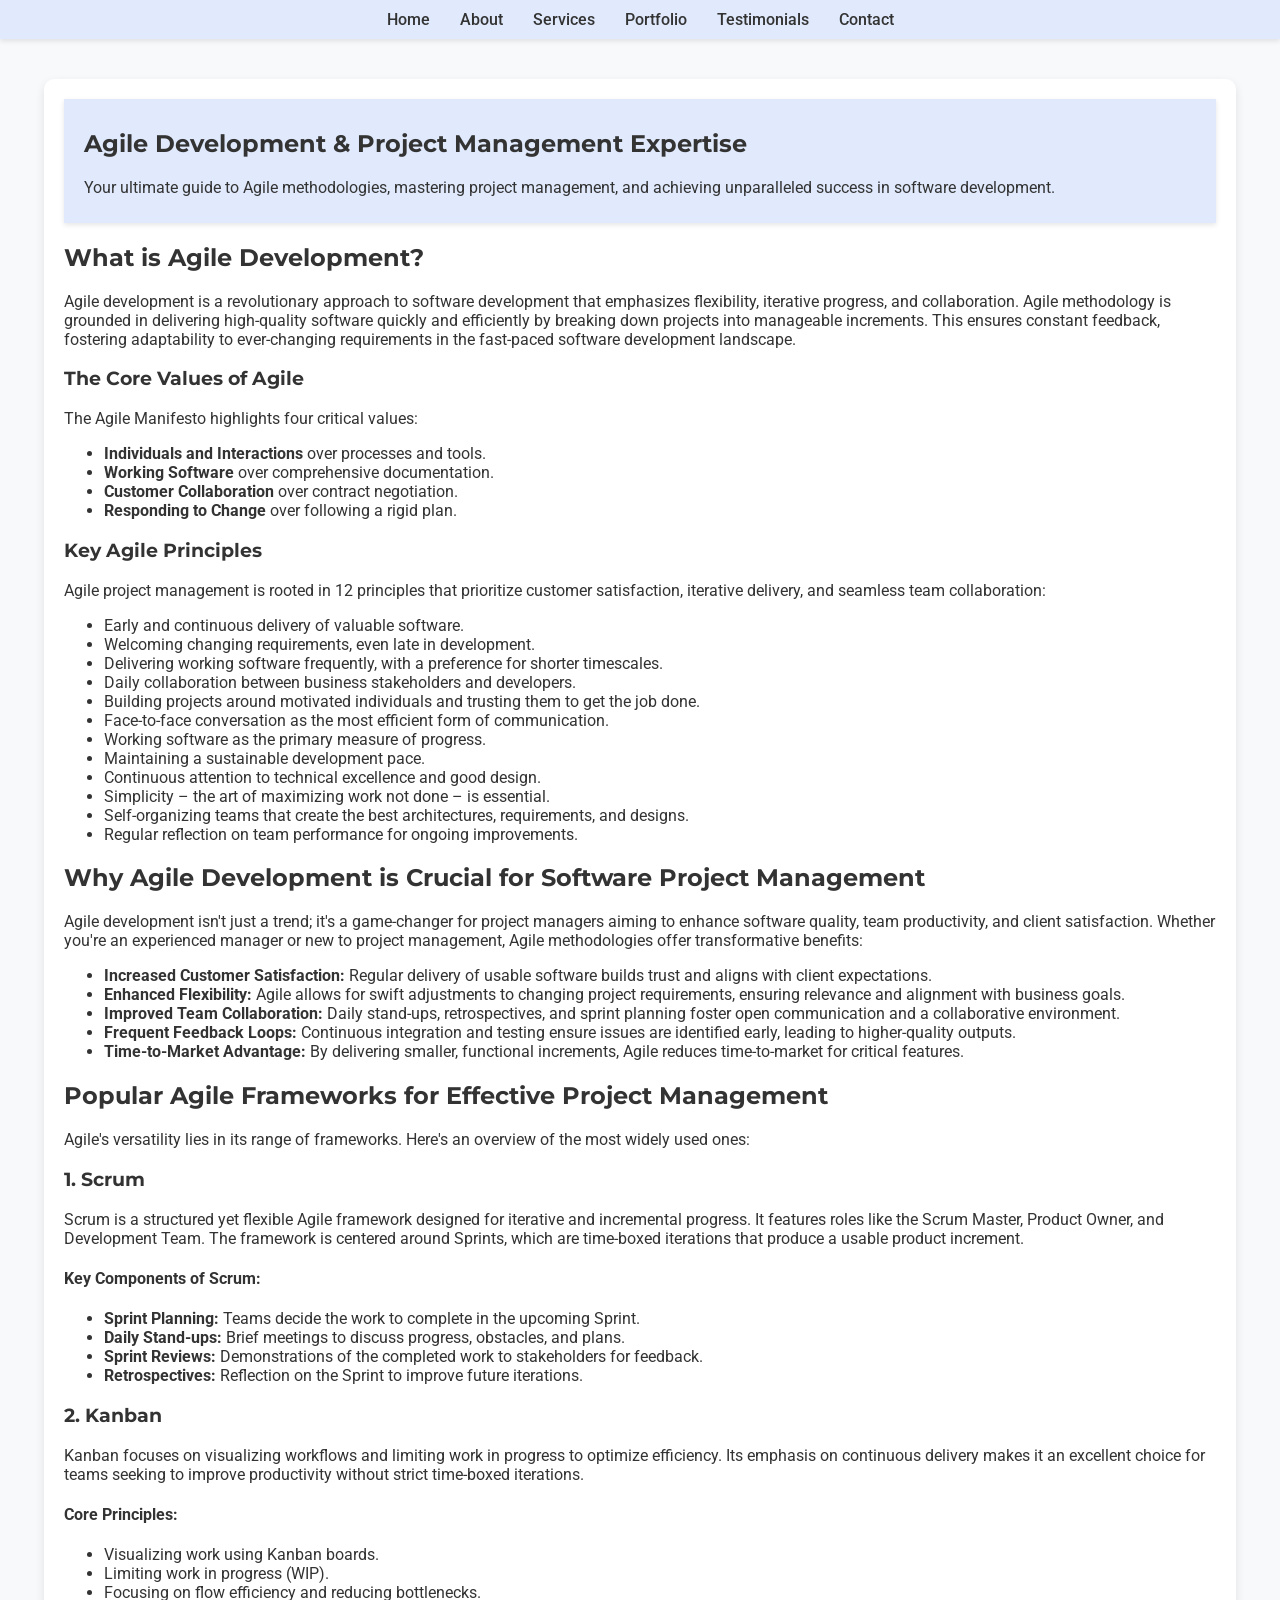
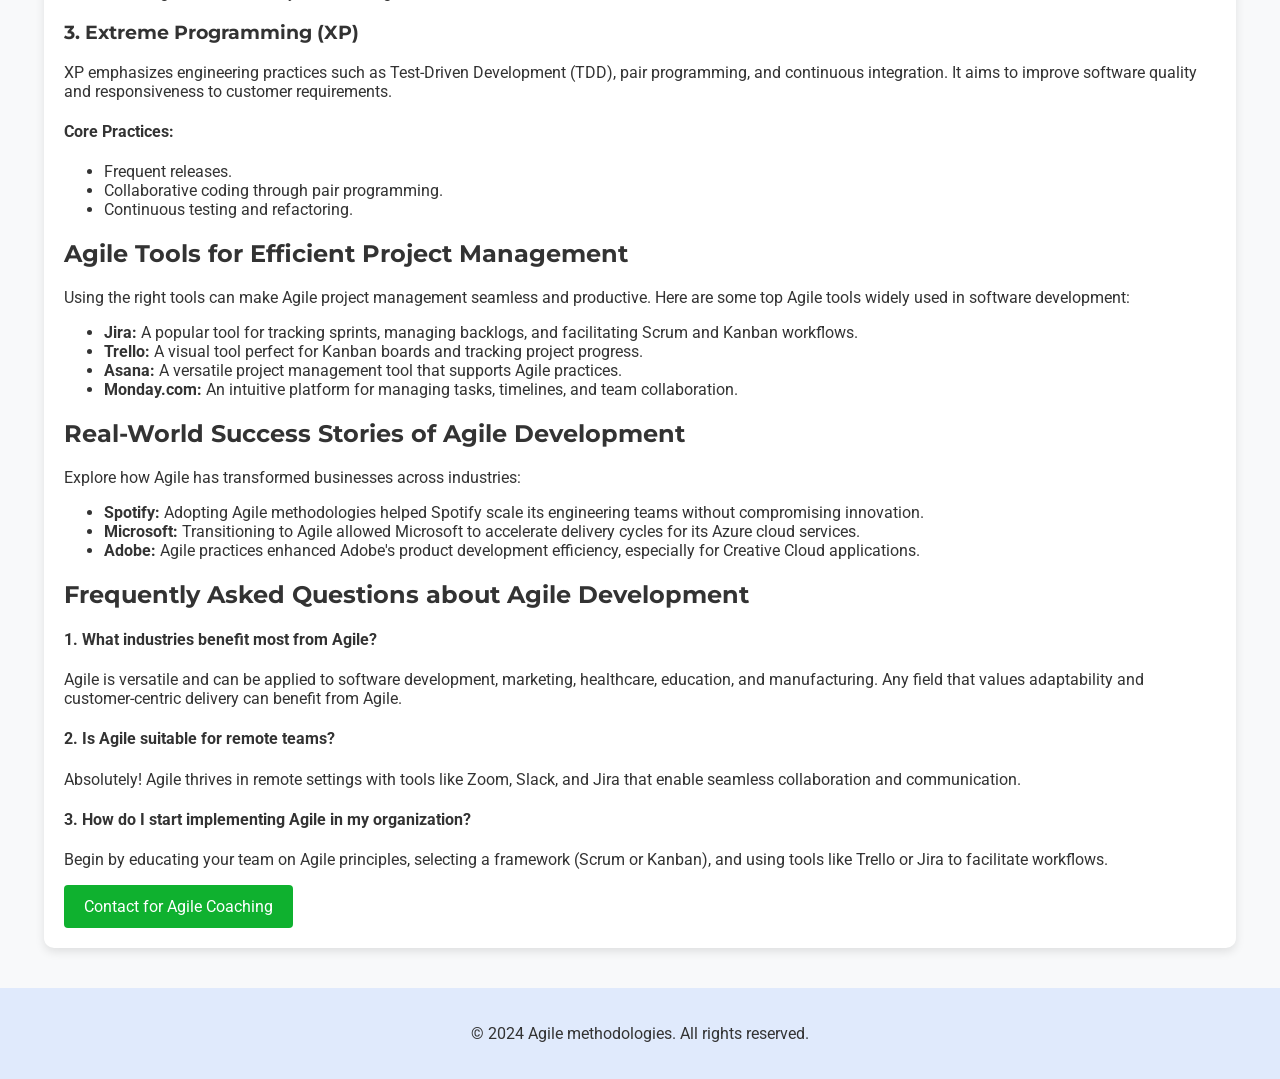
==== index.html @ 70278a07 "update page for agile methodology ALL THING CHANGED AND ADDED  <!-- Google tag (gtag.js) --> <scri" ====
<!DOCTYPE html>
<html lang="en">
<head>
     <meta name="viewport" content="width=device-width, initial-scale=1.0">
    <meta name="google-adsense-account" content="ca-pub-9326807446984455">
    <!-- Title Tag (One of the most important SEO factors) -->
    <title>Agile Project Management & Software Development Services | Dhaval- Management Consultant   </title>

    <!-- Meta Description (Encourage click-throughs from search results) -->
    <meta name="description" content="Offering expert Agile project management, software development, AI product development, Management Consultant and custom solutions to help businesses thrive in the digital age. Contact Dhaval for consultations.">

    <!-- Meta Keywords (Old but still used by some search engines) -->
    <meta name="keywords" content="Agile project management, software development, Management Consultant, custom software solutions, AI development, Agile coaching, Scrum Master, PMP certified, project manager, software solutions, AI product, project management services, business automation, web development, digital transformation">

    <!-- Author Meta Tag (For identifying the content creator) -->
    <meta name="author" content="Dhaval">

    <!-- Open Graph (OG) Meta Tags for Social Media -->
    <meta property="og:title" content="Agile Project Management & Software Development Services | Dhaval">
    <meta property="og:description" content="Expert Agile project management, software development, and AI solutions by Dhaval. Get in touch for consulting, coaching, and software development services.">
    <meta property="og:image" content="https://raw.githubusercontent.com/Dhaval-info-1/Dhaval-Makwana/main/images/download.jpeg"> <!-- Add the URL of your logo or relevant image -->
    <meta property="og:url" content="https://dhaval-info-1.github.io/">
    <meta property="og:type" content="website">

    <!-- Twitter Card Meta Tags -->
    <meta name="twitter:title" content="Agile Project Management & Software Development Services | Dhaval">
    <meta name="twitter:description" content="Agile coaching and software development expertise by Dhaval. Providing innovative, customized software solutions for your business needs.">
    <meta name="twitter:image" content="https://raw.githubusercontent.com/Dhaval-info-1/Dhaval-Makwana/main/images/download.jpeg"> <!-- Add the URL of your logo or relevant image -->
    <meta name="twitter:card" content="summary_large_image">

    <!-- Canonical Tag to prevent duplicate content issues -->
    <link rel="canonical" href="https://dhaval-info-1.github.io/">

    <!-- Favicon for better user experience and branding -->
    <link rel="icon" href="https://raw.githubusercontent.com/Dhaval-info-1/Dhaval-Makwana/main/images/download.jpeg" type="image/x-icon">
<!-- Google tag (gtag.js) -->
<script async src="https://www.googletagmanager.com/gtag/js?id=G-QWKLXGZDQ9"></script>
<script>
  window.dataLayer = window.dataLayer || [];
  function gtag(){dataLayer.push(arguments);}
  gtag('js', new Date());

  gtag('config', 'G-QWKLXGZDQ9');
</script>
    <!-- Structured Data (JSON-LD for better understanding by search engines) -->
    <script type="application/ld+json">
    {
        "@context": "https://schema.org",
        "@type": "Organization",
        "name": "Dhaval's Agile Project Management & Software Development",
        "url": "https://dhaval-info-1.github.io/",
        "logo": "https://raw.githubusercontent.com/Dhaval-info-1/Dhaval-Makwana/main/images/download.jpeg", <!-- Replace with your actual logo URL -->
        "contactPoint": {
            "@type": "ContactPoint",
            "telephone": "+919558724480", <!-- Add your contact number -->
            "contactType": "CEO & Founder"
        },
        "sameAs": [
            "https://www.instagram.com/dhaval.info/",
            "https://medium.com/@dhaval.info",
            "https://x.com/dhaval_info_"
        ]
    }
    </script>

    <!-- Google Fonts (Optional for typography customization) -->
    <link href="https://fonts.googleapis.com/css2?family=Roboto:wght@400;700&display=swap" rel="stylesheet">

    <!-- Robots Meta Tag (Control search engine crawling behavior) -->
    <meta name="robots" content="index, follow">
    <title>Agile methodologies</title>
    <link href="https://fonts.googleapis.com/css2?family=Montserrat:wght@400;700&family=Roboto:wght@300;400;500;700&display=swap" rel="stylesheet">
    <style>
        /* General Styles */
        body {
            font-family: 'Roboto', sans-serif;
            margin: 0;
            padding: 0;
            background-color: #f8f9fa;
            color: #333;
            scroll-behavior: smooth;
        }

        header {
            background: #e0eafc; /* Pastel Blue */
            color: #333;
            padding: 10px 20px;
            position: sticky;
            top: 0;
            z-index: 1000;
            box-shadow: 0 2px 5px rgba(0, 0, 0, 0.1);
        }

        nav ul {
            list-style: none;
            margin: 0;
            padding: 0;
            display: flex;
            justify-content: center;
        }

        nav ul li {
            margin: 0 15px;
        }

        nav ul li a {
            color: #333;
            text-decoration: none;
            font-weight: 500;
            transition: color 0.3s;
        }

        nav ul li a:hover {
            color: #007BFF; /* Call-to-Action Color */
        }

        section {
            margin: 40px auto;
            padding: 20px;
            width: 90%;
            max-width: 1200px;
            background: #fff;
            border-radius: 10px;
            box-shadow: 0 4px 10px rgba(0, 0, 0, 0.1);
            animation: fadeIn 1s ease-in-out;
            display: none; /* Hidden by default for single-page effect */
        }

        section.active {
            display: block;
        }

        h1, h2, h3 {
            font-family: 'Montserrat', sans-serif;
        }

        .cta-button {
            display: inline-block;
            padding: 10px 20px;
            background: #007BFF;
            color: #fff;
            text-decoration: none;
            border-radius: 5px;
            transition: background 0.3s;
        }

        .cta-button:hover {
            background: #0056b3;
        }

        footer {
            background: #e0eafc;
            color: #333;
            padding: 20px;
            text-align: center;
        }

        /* Animations */
        @keyframes fadeIn {
            from {
                opacity: 0;
                transform: translateY(20px);
            }
            to {
                opacity: 1;
                transform: translateY(0);
            }
        }
    </style>
    <script>
        // JavaScript for Navigation
        document.addEventListener('DOMContentLoaded', () => {
            const navLinks = document.querySelectorAll('nav ul li a');
            const sections = document.querySelectorAll('section');

            navLinks.forEach(link => {
                link.addEventListener('click', (e) => {
                    e.preventDefault();
                    const targetId = e.target.getAttribute('href').substring(1);

                    sections.forEach(section => {
                        section.classList.remove('active');
                    });

                    document.getElementById(targetId).classList.add('active');
                });
            });

            // Show the Home section by default
            document.getElementById('home').classList.add('active');
        });
    </script>
</head>
<body>
    <header>
        <nav>
            <ul>
                <li><a href="#home">Home</a></li>
                <li><a href="#about">About</a></li>
                <li><a href="#services">Services</a></li>
                <li><a href="#portfolio">Portfolio</a></li>
                <li><a href="#testimonials">Testimonials</a></li>
                <li><a href="#contact">Contact</a></li>
            </ul>
        </nav>
    </header>

<section id="home">
    <header>
        <h1>Agile Development & Project Management Expertise</h1>
        <p>Your ultimate guide to Agile methodologies, mastering project management, and achieving unparalleled success in software development.</p>
    </header>
    
    <div>
        <h2>What is Agile Development?</h2>
        <p>
            Agile development is a revolutionary approach to software development that emphasizes flexibility, iterative progress, and collaboration. 
            Agile methodology is grounded in delivering high-quality software quickly and efficiently by breaking down projects into manageable increments. 
            This ensures constant feedback, fostering adaptability to ever-changing requirements in the fast-paced software development landscape.
        </p>
        
        <h3>The Core Values of Agile</h3>
        <p>The Agile Manifesto highlights four critical values:</p>
        <ul>
            <li><strong>Individuals and Interactions</strong> over processes and tools.</li>
            <li><strong>Working Software</strong> over comprehensive documentation.</li>
            <li><strong>Customer Collaboration</strong> over contract negotiation.</li>
            <li><strong>Responding to Change</strong> over following a rigid plan.</li>
        </ul>

        <h3>Key Agile Principles</h3>
        <p>Agile project management is rooted in 12 principles that prioritize customer satisfaction, iterative delivery, and seamless team collaboration:</p>
        <ul>
            <li>Early and continuous delivery of valuable software.</li>
            <li>Welcoming changing requirements, even late in development.</li>
            <li>Delivering working software frequently, with a preference for shorter timescales.</li>
            <li>Daily collaboration between business stakeholders and developers.</li>
            <li>Building projects around motivated individuals and trusting them to get the job done.</li>
            <li>Face-to-face conversation as the most efficient form of communication.</li>
            <li>Working software as the primary measure of progress.</li>
            <li>Maintaining a sustainable development pace.</li>
            <li>Continuous attention to technical excellence and good design.</li>
            <li>Simplicity – the art of maximizing work not done – is essential.</li>
            <li>Self-organizing teams that create the best architectures, requirements, and designs.</li>
            <li>Regular reflection on team performance for ongoing improvements.</li>
        </ul>

        <h2>Why Agile Development is Crucial for Software Project Management</h2>
        <p>
            Agile development isn't just a trend; it's a game-changer for project managers aiming to enhance software quality, team productivity, and client satisfaction. 
            Whether you're an experienced manager or new to project management, Agile methodologies offer transformative benefits:
        </p>
        <ul>
            <li><strong>Increased Customer Satisfaction:</strong> Regular delivery of usable software builds trust and aligns with client expectations.</li>
            <li><strong>Enhanced Flexibility:</strong> Agile allows for swift adjustments to changing project requirements, ensuring relevance and alignment with business goals.</li>
            <li><strong>Improved Team Collaboration:</strong> Daily stand-ups, retrospectives, and sprint planning foster open communication and a collaborative environment.</li>
            <li><strong>Frequent Feedback Loops:</strong> Continuous integration and testing ensure issues are identified early, leading to higher-quality outputs.</li>
            <li><strong>Time-to-Market Advantage:</strong> By delivering smaller, functional increments, Agile reduces time-to-market for critical features.</li>
        </ul>

        <h2>Popular Agile Frameworks for Effective Project Management</h2>
        <p>Agile's versatility lies in its range of frameworks. Here's an overview of the most widely used ones:</p>
        
        <h3>1. Scrum</h3>
        <p>
            Scrum is a structured yet flexible Agile framework designed for iterative and incremental progress. It features roles like the Scrum Master, Product Owner, and Development Team.
            The framework is centered around Sprints, which are time-boxed iterations that produce a usable product increment.
        </p>
        <h4>Key Components of Scrum:</h4>
        <ul>
            <li><strong>Sprint Planning:</strong> Teams decide the work to complete in the upcoming Sprint.</li>
            <li><strong>Daily Stand-ups:</strong> Brief meetings to discuss progress, obstacles, and plans.</li>
            <li><strong>Sprint Reviews:</strong> Demonstrations of the completed work to stakeholders for feedback.</li>
            <li><strong>Retrospectives:</strong> Reflection on the Sprint to improve future iterations.</li>
        </ul>

        <h3>2. Kanban</h3>
        <p>
            Kanban focuses on visualizing workflows and limiting work in progress to optimize efficiency. 
            Its emphasis on continuous delivery makes it an excellent choice for teams seeking to improve productivity without strict time-boxed iterations.
        </p>
        <h4>Core Principles:</h4>
        <ul>
            <li>Visualizing work using Kanban boards.</li>
            <li>Limiting work in progress (WIP).</li>
            <li>Focusing on flow efficiency and reducing bottlenecks.</li>
        </ul>

        <h3>3. Extreme Programming (XP)</h3>
        <p>
            XP emphasizes engineering practices such as Test-Driven Development (TDD), pair programming, and continuous integration. 
            It aims to improve software quality and responsiveness to customer requirements.
        </p>
        <h4>Core Practices:</h4>
        <ul>
            <li>Frequent releases.</li>
            <li>Collaborative coding through pair programming.</li>
            <li>Continuous testing and refactoring.</li>
        </ul>

        <h2>Agile Tools for Efficient Project Management</h2>
        <p>
            Using the right tools can make Agile project management seamless and productive. Here are some top Agile tools widely used in software development:
        </p>
        <ul>
            <li><strong>Jira:</strong> A popular tool for tracking sprints, managing backlogs, and facilitating Scrum and Kanban workflows.</li>
            <li><strong>Trello:</strong> A visual tool perfect for Kanban boards and tracking project progress.</li>
            <li><strong>Asana:</strong> A versatile project management tool that supports Agile practices.</li>
            <li><strong>Monday.com:</strong> An intuitive platform for managing tasks, timelines, and team collaboration.</li>
        </ul>

        <h2>Real-World Success Stories of Agile Development</h2>
        <p>Explore how Agile has transformed businesses across industries:</p>
        <ul>
            <li><strong>Spotify:</strong> Adopting Agile methodologies helped Spotify scale its engineering teams without compromising innovation.</li>
            <li><strong>Microsoft:</strong> Transitioning to Agile allowed Microsoft to accelerate delivery cycles for its Azure cloud services.</li>
            <li><strong>Adobe:</strong> Agile practices enhanced Adobe's product development efficiency, especially for Creative Cloud applications.</li>
        </ul>

        <h2>Frequently Asked Questions about Agile Development</h2>
        <h4>1. What industries benefit most from Agile?</h4>
        <p>
            Agile is versatile and can be applied to software development, marketing, healthcare, education, and manufacturing. 
            Any field that values adaptability and customer-centric delivery can benefit from Agile.
        </p>
        <h4>2. Is Agile suitable for remote teams?</h4>
        <p>
            Absolutely! Agile thrives in remote settings with tools like Zoom, Slack, and Jira that enable seamless collaboration and communication.
        </p>
        <h4>3. How do I start implementing Agile in my organization?</h4>
        <p>
            Begin by educating your team on Agile principles, selecting a framework (Scrum or Kanban), and using tools like Trello or Jira to facilitate workflows.
        </p>

		<a class="cta-button" href="mailto:dhaval2123mba@gmail.com">Contact for Agile Coaching</a>
    </div>
</section>


</section>

   <section id="about">
    <h2>About Me</h2>
    <p>
        Hello! I’m an enthusiastic professional specializing in <strong>Agile project management</strong>, <strong>software development</strong>, and <strong>AI-driven solutions</strong>. My journey has been one of continuous learning, growth, and commitment to delivering high-quality results. From humble beginnings to leading successful projects, my story is one of perseverance, innovation, and passion for technology.
    </p>
    
    <h3>The Early Days</h3>
    <p>
        My journey into the world of <strong>software development</strong> began during my college years. With a natural curiosity about technology and a passion for problem-solving, I dove into learning programming languages, exploring software design, and understanding the basics of project management. At the time, I didn’t realize that these initial steps would pave the way for a rewarding career in <strong>Agile methodologies</strong> and <strong>project leadership</strong>.
    </p>
    
    <h3>Stepping into Project Management</h3>
    <p>
        Early in my career, I recognized the importance of effective <strong>project management</strong> in delivering successful software solutions. My first role as a team lead was both exciting and challenging. It was here that I encountered the complexities of balancing deadlines, managing diverse teams, and meeting client expectations. Traditional methods often left me feeling constrained and unable to adapt to the rapidly changing requirements of software development projects.
    </p>
    <p>
        This realization led me to explore <strong>Agile development methodologies</strong>, which promised flexibility, collaboration, and iterative progress. I immersed myself in learning about <strong>Scrum</strong>, <strong>Kanban</strong>, and other Agile frameworks, and these principles transformed how I approached project management.
    </p>

    <h3>The Turning Point: Discovering Agile</h3>
    <p>
        Embracing Agile was a game-changer for me as a <strong>project manager</strong>. I began implementing Agile practices in small ways, such as holding daily stand-ups and creating visual workflows using Kanban boards. The results were remarkable: improved team communication, faster delivery of features, and higher customer satisfaction. Over time, I became a certified Scrum Master and started leading cross-functional teams to deliver projects using Agile methodologies.
    </p>
    
    <h3>Key Lessons Learned</h3>
    <p>
        My journey as an Agile project manager has taught me invaluable lessons that I continue to apply in every project:
    </p>
    <ul>
        <li><strong>Collaboration is Key:</strong> Building a cohesive team that values open communication and shared goals is essential.</li>
        <li><strong>Adaptability Drives Success:</strong> Embracing change and being open to new ideas ensures projects stay aligned with business needs.</li>
        <li><strong>Customer-Centric Approach:</strong> Regular feedback loops ensure that the final product meets and exceeds client expectations.</li>
        <li><strong>Continuous Improvement:</strong> Retrospectives and reflections help identify areas for growth and foster a culture of learning.</li>
    </ul>

    <h3>My Success Stories</h3>
    <p>
        Throughout my career, I’ve had the privilege of working on projects across industries, ranging from <strong>enterprise software solutions</strong> to <strong>AI-driven applications</strong>. Here are some highlights:
    </p>
    <ul>
        <li><strong>Transforming a Legacy System:</strong> Led the migration of a legacy enterprise application to a modern cloud-based solution using Agile methodologies, reducing operational costs by 30%.</li>
        <li><strong>AI-Powered Innovation:</strong> Managed a team to develop an AI-powered chatbot, streamlining customer support for a global client and increasing user satisfaction by 40%.</li>
        <li><strong>Accelerating Time-to-Market:</strong> Implemented Agile practices for a startup, enabling them to launch a minimum viable product (MVP) in just 8 weeks.</li>
    </ul>

    <h3>Sharing My Knowledge</h3>
    <p>
        As a passionate advocate for <strong>Agile development</strong> and <strong>software project management</strong>, I love sharing my experiences and insights with others. I’ve conducted workshops, mentored aspiring project managers, and written articles on topics such as <strong>Scrum best practices</strong>, <strong>Kanban workflows</strong>, and <strong>the future of AI in project management</strong>.
    </p>

    <h3>Why I Love What I Do</h3>
    <p>
        The dynamic nature of <strong>project management</strong> keeps me inspired. Each project presents unique challenges and opportunities to innovate, learn, and grow. Seeing a team come together to solve complex problems and deliver exceptional results is deeply rewarding. What excites me most is the chance to blend technical expertise with leadership, fostering an environment where both individuals and organizations can thrive.
    </p>

    <h3>Looking Ahead</h3>
    <p>
        As I continue my journey, I’m excited to explore emerging trends in <strong>software development</strong> and <strong>Agile project management</strong>. From leveraging AI to improve team productivity to integrating cutting-edge technologies into development workflows, the possibilities are endless. My ultimate goal is to empower teams and organizations to achieve their full potential while delivering solutions that make a difference.
    </p>

    <h3>Connect with Me</h3>
    <p>
        I’d love to hear from you! Whether you’re looking for guidance on implementing Agile in your organization or want to collaborate on innovative projects, feel free to reach out. Let’s work together to create impactful solutions and drive success.
    </p>
    <a class="cta-button" href="mailto:dhaval2123mba@gmail.com">Contact Us</a>

</section>


<section id="services">
    <h2>Our Services</h2>
    <p>
        We specialize in delivering top-notch <strong>project management</strong>, <strong>software development</strong>, and <strong>AI-powered solutions</strong>, leveraging our expertise as <strong>certified Scrum Masters</strong> and <strong>PMP-certified professionals</strong>. With a proven track record of successful projects across various industries, we offer a range of services tailored to meet your business needs.
    </p>
    
    <h3>1. AI Product Development</h3>
    <p>
        Artificial Intelligence (AI) is revolutionizing industries, and we are here to help you stay ahead of the curve. Our <strong>AI product development</strong> services are designed to create innovative, intelligent solutions that transform your business operations and customer experiences. 
    </p>
    <p><strong>What We Offer:</strong></p>
    <ul>
        <li>End-to-end development of <strong>AI-powered applications</strong>, including chatbots, recommendation systems, and predictive analytics tools.</li>
        <li>Integration of <strong>machine learning</strong> and <strong>deep learning algorithms</strong> to optimize workflows and decision-making.</li>
        <li>Custom AI solutions tailored to your industry and business requirements.</li>
        <li>Comprehensive training and support for your team to maximize the benefits of AI technologies.</li>
    </ul>
    <p>
        Whether you're looking to enhance your existing products or build something entirely new, our expertise in AI development ensures that you achieve your goals efficiently and effectively.
    </p>
    
    <h3>2. Agile Project Management</h3>
    <p>
        Effective project management is the cornerstone of successful software development. As certified <strong>Scrum Masters</strong> and experts in <strong>Agile methodologies</strong>, we provide comprehensive <strong>project management services</strong> that drive results.
    </p>
    <p><strong>Our Agile Project Management Services Include:</strong></p>
    <ul>
        <li><strong>Scrum Framework Implementation:</strong> Setting up and managing Scrum teams, facilitating sprints, and ensuring smooth project execution.</li>
        <li><strong>Kanban Workflow Optimization:</strong> Streamlining processes to improve efficiency and reduce bottlenecks.</li>
        <li><strong>Project Planning and Roadmap Creation:</strong> Developing detailed plans that align with your business goals and timelines.</li>
        <li><strong>Risk Management and Mitigation:</strong> Identifying potential risks early and creating strategies to address them.</li>
        <li><strong>Stakeholder Communication:</strong> Ensuring transparency and regular updates to all stakeholders.</li>
    </ul>
    <p>
        Our approach emphasizes flexibility, collaboration, and continuous improvement, enabling teams to adapt to changing requirements and deliver high-quality results.
    </p>
    
    <h3>3. Custom Software Solutions</h3>
    <p>
        In today’s competitive landscape, businesses need software that is as unique as their operations. We provide <strong>custom software development services</strong> tailored to meet your specific needs and objectives. 
    </p>
    <p><strong>Our Custom Software Solutions Cover:</strong></p>
    <ul>
        <li>Designing and developing <strong>enterprise applications</strong> that improve efficiency and productivity.</li>
        <li>Building <strong>web and mobile applications</strong> with a focus on user experience and scalability.</li>
        <li>Implementing <strong>cloud-based solutions</strong> for seamless accessibility and cost-effectiveness.</li>
        <li>Creating <strong>API integrations</strong> to enhance system interoperability and functionality.</li>
        <li>Providing ongoing maintenance and support to ensure optimal performance.</li>
    </ul>
    <p>
        From initial concept to deployment, we work closely with you to deliver software that meets your requirements and exceeds your expectations.
    </p>
    
    <h3>4. Technical Project Management</h3>
    <p>
        Our technical project management services ensure that your projects are delivered on time, within budget, and to the highest standards. With expertise in <strong>Agile methodologies</strong> and <strong>PMP-certified project management</strong>, we handle every aspect of the project lifecycle.
    </p>
    <p><strong>Key Services Include:</strong></p>
    <ul>
        <li>Defining project scope, goals, and deliverables in collaboration with stakeholders.</li>
        <li>Creating detailed project schedules, budgets, and resource allocation plans.</li>
        <li>Managing cross-functional teams and ensuring alignment with project objectives.</li>
        <li>Tracking project progress using tools like <strong>Jira</strong>, <strong>Asana</strong>, and <strong>Trello</strong>.</li>
        <li>Ensuring compliance with industry standards and best practices.</li>
    </ul>
    <p>
        With a focus on delivering value at every stage, we help you achieve successful outcomes while minimizing risks and challenges.
    </p>

    <h3>5. Agile Coaching and Training</h3>
    <p>
        Transitioning to Agile methodologies can be challenging, but we make it seamless with our expert coaching and training services. Our goal is to empower your teams to embrace Agile principles and achieve peak performance.
    </p>
    <p><strong>Our Agile Coaching Services Include:</strong></p>
    <ul>
        <li>Workshops on <strong>Scrum practices</strong>, <strong>Kanban workflows</strong>, and other Agile frameworks.</li>
        <li>Onboarding support for new teams adopting Agile.</li>
        <li>Custom training programs tailored to your organization’s needs.</li>
        <li>Guidance on creating a culture of continuous improvement and collaboration.</li>
    </ul>
    <p>
        With hands-on coaching and actionable insights, we help your teams unlock their full potential and deliver exceptional results.
    </p>

    <h3>6. AI Integration in Project Management</h3>
    <p>
        As technology evolves, integrating AI into project management processes can revolutionize how teams operate. We offer services that leverage AI to enhance efficiency, predict project outcomes, and drive smarter decision-making.
    </p>
    <p><strong>AI Integration Services Include:</strong></p>
    <ul>
        <li>Implementing AI tools for <strong>predictive analytics</strong> and risk assessment.</li>
        <li>Streamlining workflows with <strong>AI-powered task management</strong>.</li>
        <li>Developing custom solutions for <strong>automated reporting</strong> and real-time insights.</li>
        <li>Integrating AI with existing project management tools like Jira and Trello.</li>
    </ul>
    <p>
        By combining our expertise in AI and project management, we help you stay ahead in an increasingly competitive environment.
    </p>
    
    <h3>Why Choose Us?</h3>
    <p>
        With a deep understanding of <strong>Agile methodologies</strong>, <strong>technical project management</strong>, and cutting-edge technologies, we are committed to helping businesses succeed. Our team is dedicated to delivering solutions that not only meet but exceed expectations.
    </p>
    <p>
        Ready to take your projects to the next level? <a href="mailto:dhaval2123mba@gmail.com">Contact us today</a> to learn more about how we can help you achieve your goals.
    </p>
</section>


 <section id="portfolio">
    <h2>Portfolio</h2>
    <p>
        Explore our portfolio of diverse projects that showcase expertise in <strong>Agile project management</strong>, <strong>AI product development</strong>, and <strong>custom software solutions</strong>. Each project reflects a commitment to innovation, technical excellence, and successful client collaboration. Whether you're looking for <strong>AI-driven applications</strong>, <strong>e-commerce platforms</strong>, or <strong>enterprise software</strong>, we've got the experience to deliver results.
    </p>

    <h3>Recent Projects</h3>
    <ul>
        <li><strong>AI Customer Support Assistant</strong></li>
        <li><strong>Fitness Tracking App</strong></li>
        <li><strong>Cybersecurity Vulnerability Assessment</strong></li>
        <li><strong>E-Commerce Analytics Dashboard</strong></li>
        <li><strong>Healthcare Management System</strong></li>
        <li><strong>Learning Management Platform</strong></li>
        <li><strong>Real-Time Inventory Tracker</strong></li>
    </ul>

    <h3>Project Highlights</h3>

    <h4>1. AI Customer Support Assistant</h4>
    <p>
        Delivered a scalable <strong>AI-powered chatbot</strong> to improve customer service for a mid-sized SaaS company. The project leveraged <strong>natural language processing (NLP)</strong> and machine learning to provide instant and accurate responses to user queries.
    </p>
    <p><strong>Key Features:</strong></p>
    <ul>
        <li>Multi-channel integration with web, mobile, and email platforms.</li>
        <li>Real-time sentiment analysis to tailor responses.</li>
        <li>Self-learning algorithms for continuous improvement.</li>
        <li>Scalable architecture built on <strong>Google Cloud Platform</strong>.</li>
    </ul>
    <p>
        Tools Used: <strong>Python, TensorFlow, Dialogflow, Firebase</strong>.
    </p>
    <p>
        Managed using <strong>Scrum methodology</strong>, with two-week sprints and regular client demos to align with goals.
    </p>

    <h4>2. Fitness Tracking App</h4>
    <p>
        Developed a cross-platform <strong>mobile application</strong> that enables users to track workouts, monitor calorie intake, and set fitness goals. The app is user-friendly and packed with personalized recommendations.
    </p>
    <p><strong>Core Features:</strong></p>
    <ul>
        <li>Integration with wearables like Fitbit and Apple Watch.</li>
        <li>Custom dashboards for progress tracking.</li>
        <li>Push notifications for reminders and challenges.</li>
        <li>Social sharing options to engage the community.</li>
    </ul>
    <p>
        Tools Used: <strong>React Native, Node.js, MongoDB</strong>.
    </p>
    <p>
        The project was managed using <strong>Kanban methodology</strong>, focusing on continuous delivery and quality control.
    </p>

    <h4>3. Cybersecurity Vulnerability Assessment</h4>
    <p>
        Conducted a comprehensive <strong>penetration testing</strong> and vulnerability assessment for a fintech company to identify security gaps and ensure compliance with industry standards.
    </p>
    <p><strong>Services Provided:</strong></p>
    <ul>
        <li>Evaluation of application security, APIs, and network infrastructure.</li>
        <li>Detailed report with actionable recommendations.</li>
        <li>Post-assessment training for internal teams.</li>
        <li>Ensured compliance with <strong>ISO 27001</strong> standards.</li>
    </ul>
    <p>
        Tools Used: <strong>Kali Linux, OWASP ZAP, Metasploit</strong>.
    </p>
    <p>
        Adopted <strong>Agile principles</strong> to prioritize security issues based on severity and implement fixes effectively.
    </p>

    <h4>4. E-Commerce Analytics Dashboard</h4>
    <p>
        Built a dynamic <strong>analytics dashboard</strong> for an e-commerce platform to provide actionable insights on sales trends, customer behavior, and inventory levels.
    </p>
    <p><strong>Key Deliverables:</strong></p>
    <ul>
        <li>Data visualization using charts and graphs.</li>
        <li>Custom reporting tools with export options.</li>
        <li>Real-time inventory alerts.</li>
        <li>Integration with multiple data sources, including Google Analytics.</li>
    </ul>
    <p>
        Tools Used: <strong>Angular, Node.js, MySQL, Power BI</strong>.
    </p>
    <p>
        Managed using <strong>Agile project management techniques</strong>, with sprint retrospectives to identify and resolve roadblocks.
    </p>

    <h4>5. Healthcare Management System</h4>
    <p>
        Delivered a comprehensive <strong>healthcare management system</strong> for a clinic, enabling efficient scheduling, patient record management, and billing processes.
    </p>
    <p><strong>Features:</strong></p>
    <ul>
        <li>Appointment scheduling with automated reminders.</li>
        <li>Secure storage and retrieval of patient records.</li>
        <li>Integrated billing system with online payment options.</li>
        <li>HIPAA-compliant data protection measures.</li>
    </ul>
    <p>
        Tools Used: <strong>PHP, Laravel, PostgreSQL, AWS</strong>.
    </p>
    <p>
        Used <strong>Scrum framework</strong> to maintain transparency and adaptability throughout the project lifecycle.
    </p>

    <h4>6. Learning Management Platform</h4>
    <p>
        Created an intuitive <strong>learning management system (LMS)</strong> to help a training institute deliver courses online. The platform supports course management, progress tracking, and assessments.
    </p>
    <p><strong>Key Capabilities:</strong></p>
    <ul>
        <li>Interactive video lectures with quizzes.</li>
        <li>Progress tracking and certification generation.</li>
        <li>Admin dashboard for managing courses and students.</li>
        <li>Mobile-responsive design for accessibility.</li>
    </ul>
    <p>
        Tools Used: <strong>React.js, Django, PostgreSQL</strong>.
    </p>
    <p>
        Managed the project using <strong>Scrum methodology</strong>, focusing on continuous feedback from instructors and students.
    </p>

    <h4>7. Real-Time Inventory Tracker</h4>
    <p>
        Built a robust <strong>inventory tracking system</strong> for a logistics company, allowing real-time monitoring of stock levels and supply chain efficiency.
    </p>
    <p><strong>Features:</strong></p>
    <ul>
        <li>Barcode and RFID integration for tracking.</li>
        <li>Real-time updates on stock levels and locations.</li>
        <li>Customizable reports and analytics dashboards.</li>
        <li>Integration with existing ERP systems.</li>
    </ul>
    <p>
        Tools Used: <strong>Java, Spring Boot, MongoDB, RabbitMQ</strong>.
    </p>
    <p>
        Used <strong>Kanban framework</strong> for flexibility in handling changing requirements.
    </p>

    <h3>Why Work With Us?</h3>
    <p>
        With a proven track record in <strong>Agile project management</strong>, <strong>AI product development</strong>, and <strong>software engineering</strong>, we deliver tailored solutions that exceed client expectations. <a href="mailto:dhaval2123mba@gmail.com">Contact us</a> today to bring your project to life.
    </p>
</section>


<section id="testimonials">
    <h2>What Our Clients Say</h2>
    <p>Here’s what our satisfied clients have to say about our services:</p>

    <div class="testimonial-grid">
        <!-- Testimonial Card 1 -->
        <div class="testimonial-card">
            <blockquote>"The team's Agile expertise transformed our workflow and improved delivery times."</blockquote>
            <p>- Emily Johnson, New York, USA</p>
            <div class="rating">Rating: ⭐⭐⭐⭐✰ (4.5/5)</div>
        </div>

        <!-- Testimonial Card 2 -->
        <div class="testimonial-card">
            <blockquote>"Outstanding project management! Always a step ahead in addressing challenges."</blockquote>
            <p>- Michael Brown, London, UK</p>
            <div class="rating">Rating: ⭐⭐⭐⭐⭐ (5/5)</div>
        </div>

        <!-- Testimonial Card 3 -->
        <div class="testimonial-card">
            <blockquote>"Reliable, innovative, and efficient in delivering our custom software solutions."</blockquote>
            <p>- Olivia Smith, Manchester, UK</p>
            <div class="rating">Rating: ⭐⭐⭐⭐✰ (4.5/5)</div>
        </div>

        <!-- Testimonial Card 4 -->
        <div class="testimonial-card">
            <blockquote>"The AI tools they developed streamlined our operations significantly."</blockquote>
            <p>- Ethan Davis, California, USA</p>
            <div class="rating">Rating: ⭐⭐⭐⭐✰ (4/5)</div>
        </div>

        <!-- Testimonial Card 5 -->
        <div class="testimonial-card">
            <blockquote>"Their Scrum-based approach ensured timely delivery without compromising quality."</blockquote>
            <p>- Charlotte Wilson, Glasgow, UK</p>
            <div class="rating">Rating: ⭐⭐⭐⭐⭐ (5/5)</div>
        </div>

        <!-- Testimonial Card 6 -->
        <div class="testimonial-card">
            <blockquote>"Agile project management at its best! A seamless and stress-free experience."</blockquote>
            <p>- Liam Walker, Texas, USA</p>
            <div class="rating">Rating: ⭐⭐⭐⭐⭐ (5/5)</div>
        </div>

        <!-- Testimonial Card 7 -->
        <div class="testimonial-card">
            <blockquote>"Their technical expertise and professionalism are unparalleled."</blockquote>
            <p>- Isabella Jones, Edinburgh, UK</p>
            <div class="rating">Rating: ⭐⭐⭐⭐✰ (4.5/5)</div>
        </div>

        <!-- Testimonial Card 8 -->
        <div class="testimonial-card">
            <blockquote>"Fantastic service! Their innovative AI solutions gave us a competitive edge."</blockquote>
            <p>- Noah Harris, Florida, USA</p>
            <div class="rating">Rating: ⭐⭐⭐⭐✰ (4/5)</div>
        </div>

        <!-- Testimonial Card 9 -->
        <div class="testimonial-card">
            <blockquote>"They exceeded expectations in delivering our software project on time."</blockquote>
            <p>- Ava Taylor, Birmingham, UK</p>
            <div class="rating">Rating: ⭐⭐⭐⭐⭐ (5/5)</div>
        </div>

        <!-- Testimonial Card 10 -->
        <div class="testimonial-card">
            <blockquote>"A reliable partner for Agile coaching and efficient project management."</blockquote>
            <p>- Mason Anderson, Seattle, USA</p>
            <div class="rating">Rating: ⭐⭐⭐⭐✰ (4.5/5)</div>
        </div>
    </div>
</section>

<!-- CSS for Styling and Hover Animation -->
<style>
    #testimonials {
        padding: 20px;
        background-color: #f9f9f9;
    }

    #testimonials h2 {
        text-align: center;
        margin-bottom: 20px;
    }

    .testimonial-grid {
        display: grid;
        grid-template-columns: repeat(auto-fit, minmax(300px, 1fr));
        gap: 20px;
    }

    .testimonial-card {
        background-color: #ffffff;
        border: 1px solid #ddd;
        padding: 15px;
        border-radius: 8px;
        box-shadow: 0 2px 5px rgba(0, 0, 0, 0.1);
        text-align: center;
        transition: transform 0.3s, box-shadow 0.3s;
    }

    .testimonial-card:hover {
        transform: translateY(-10px);
        box-shadow: 0 5px 15px rgba(0, 0, 0, 0.2);
    }

    .testimonial-card blockquote {
        font-style: italic;
        color: #555;
        margin-bottom: 10px;
    }

    .testimonial-card p {
        font-weight: bold;
        color: #333;
    }

    .rating {
        font-size: 14px;
        color: #ff9900;
        margin-top: 5px;
    }
</style>


<section id="contact">
    <h2>Contact Us</h2>
    <p>Feel free to reach out for collaborations, inquiries, or consultations on Agile project management and software development services.</p>

    <div class="contact-form-container">
        <form id="contact-form" onsubmit="sendEmail(event)">
            <div class="form-group">
                <label for="name">Name</label>
                <input type="text" id="name" name="name" placeholder="Enter your full name" required>
            </div>
            <div class="form-group">
                <label for="email">Email</label>
                <input type="email" id="email" name="email" placeholder="Enter your email address" required>
            </div>
            <div class="form-group">
                <label for="message">Message</label>
                <textarea id="message" name="message" rows="5" placeholder="Enter your message here..." required></textarea>
            </div>
            <button type="submit" class="cta-button">Send Message</button>
        </form>
    </div>

    <style>
        /* General Section Styling */
        #contact {
            background: #f9f9f9; /* Light grey background for contrast */
            padding: 60px 20px;
            text-align: center;
            font-family: 'Arial', sans-serif; /* Use consistent font */
        }

        #contact h2 {
            color: #0E2261; /* Primary color */
            font-size: 2rem;
            margin-bottom: 20px;
        }

        #contact p {
            color: #333;
            font-size: 1rem;
            margin-bottom: 40px;
        }

        /* Contact Form Container */
        .contact-form-container {
            max-width: 600px;
            margin: 0 auto;
            background: white; /* White card background */
            box-shadow: 0 4px 10px rgba(0, 0, 0, 0.1); /* Subtle shadow */
            border-radius: 8px;
            padding: 20px;
            transition: transform 0.3s ease, box-shadow 0.3s ease; /* Smooth hover animation */
        }

        .contact-form-container:hover {
            transform: translateY(-5px); /* Lift the card slightly on hover */
            box-shadow: 0 8px 20px rgba(0, 0, 0, 0.15); /* Stronger shadow on hover */
        }

        /* Form Group Styling */
        .form-group {
            margin-bottom: 20px;
            text-align: left;
        }

        .form-group label {
            font-weight: bold;
            color: #0E2261;
            display: block;
            margin-bottom: 8px;
        }

        .form-group input, .form-group textarea {
            width: 100%;
            padding: 10px;
            border: 1px solid #ddd;
            border-radius: 4px;
            font-size: 1rem;
        }

        .form-group input:focus, .form-group textarea:focus {
            border-color: #0FB12F; /* Accent color for focus */
            outline: none;
            box-shadow: 0 0 5px rgba(15, 177, 47, 0.3);
        }

        /* CTA Button Styling */
        .cta-button {
            background: #0FB12F;
            color: white;
            border: none;
            padding: 12px 20px;
            font-size: 1rem;
            border-radius: 4px;
            cursor: pointer;
            transition: background 0.3s ease;
        }

        .cta-button:hover {
            background: #0c9b27; /* Slightly darker green on hover */
        }

        /* Responsive Design */
        @media (max-width: 768px) {
            .contact-form-container {
                padding: 15px;
            }
        }
    </style>
</section>



    <footer>
        <p>&copy; 2024 Agile methodologies. All rights reserved.</p>
    </footer>
</body>
</html>
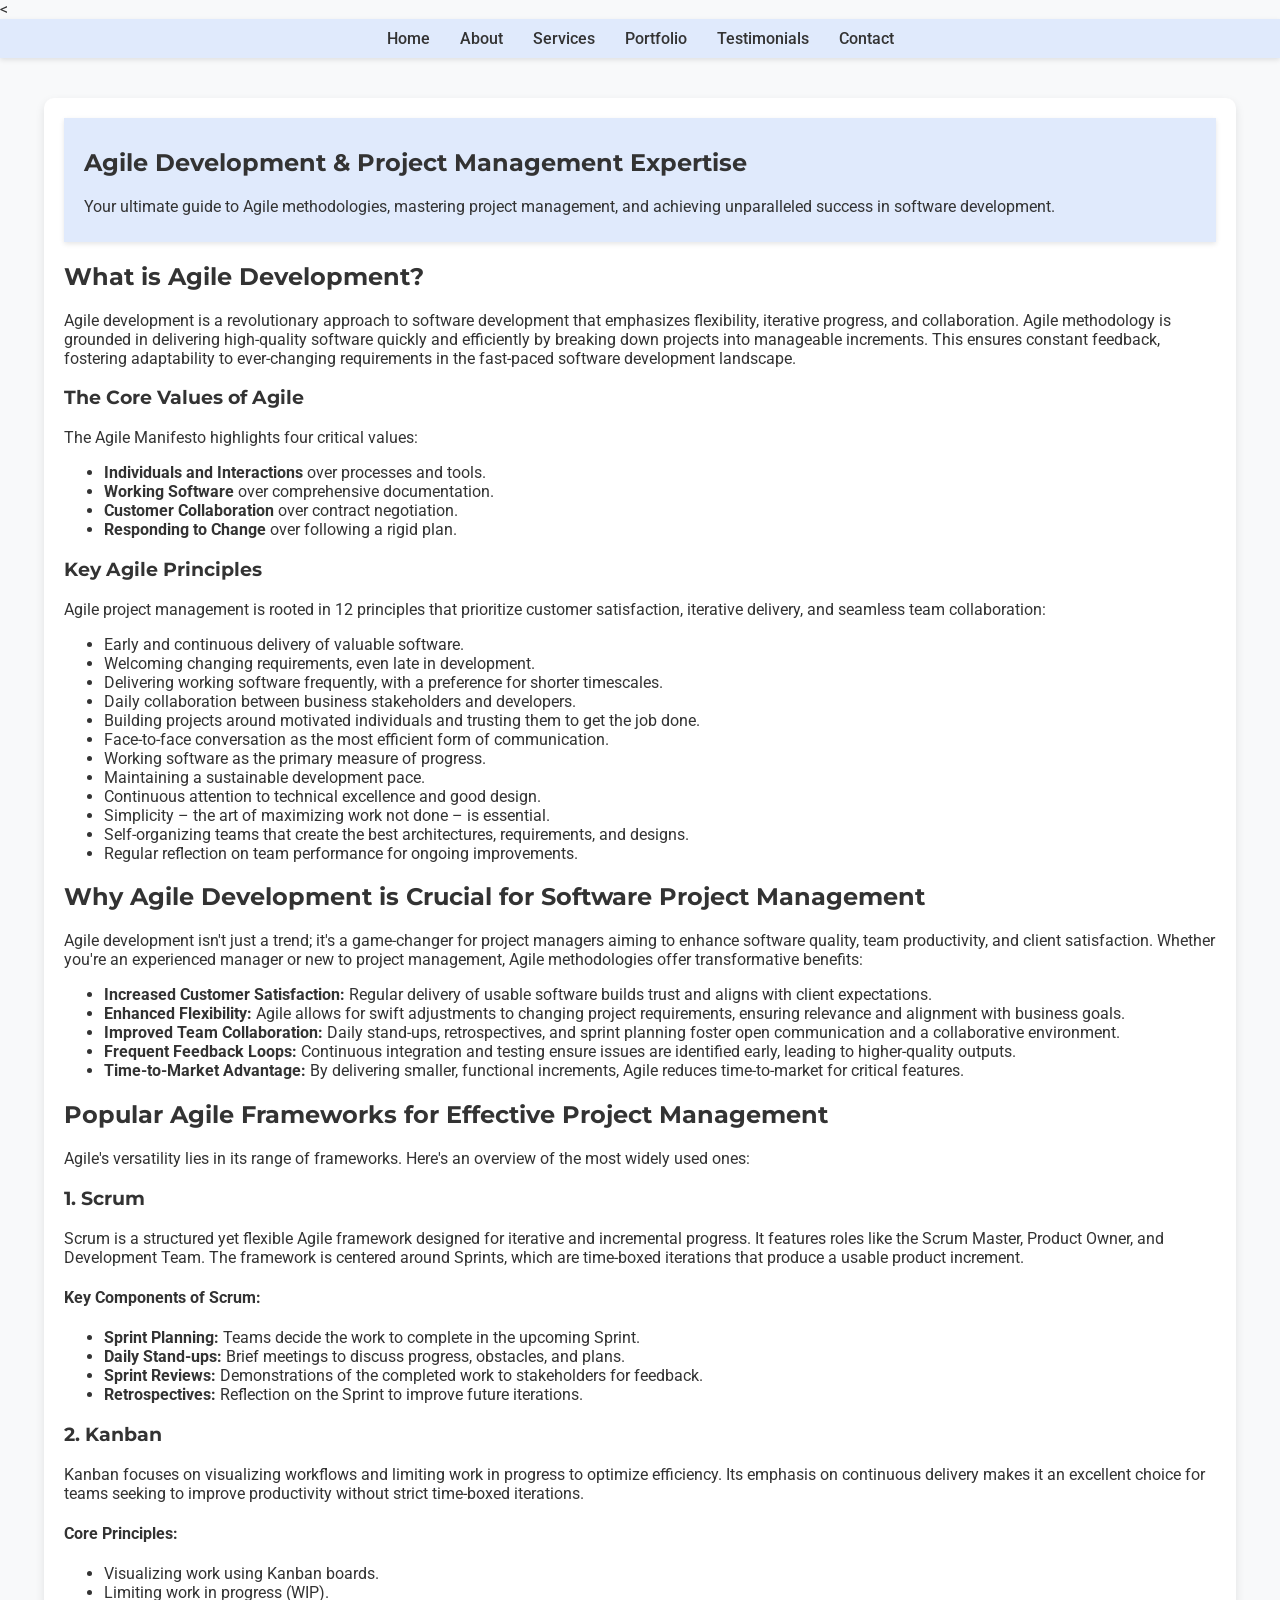
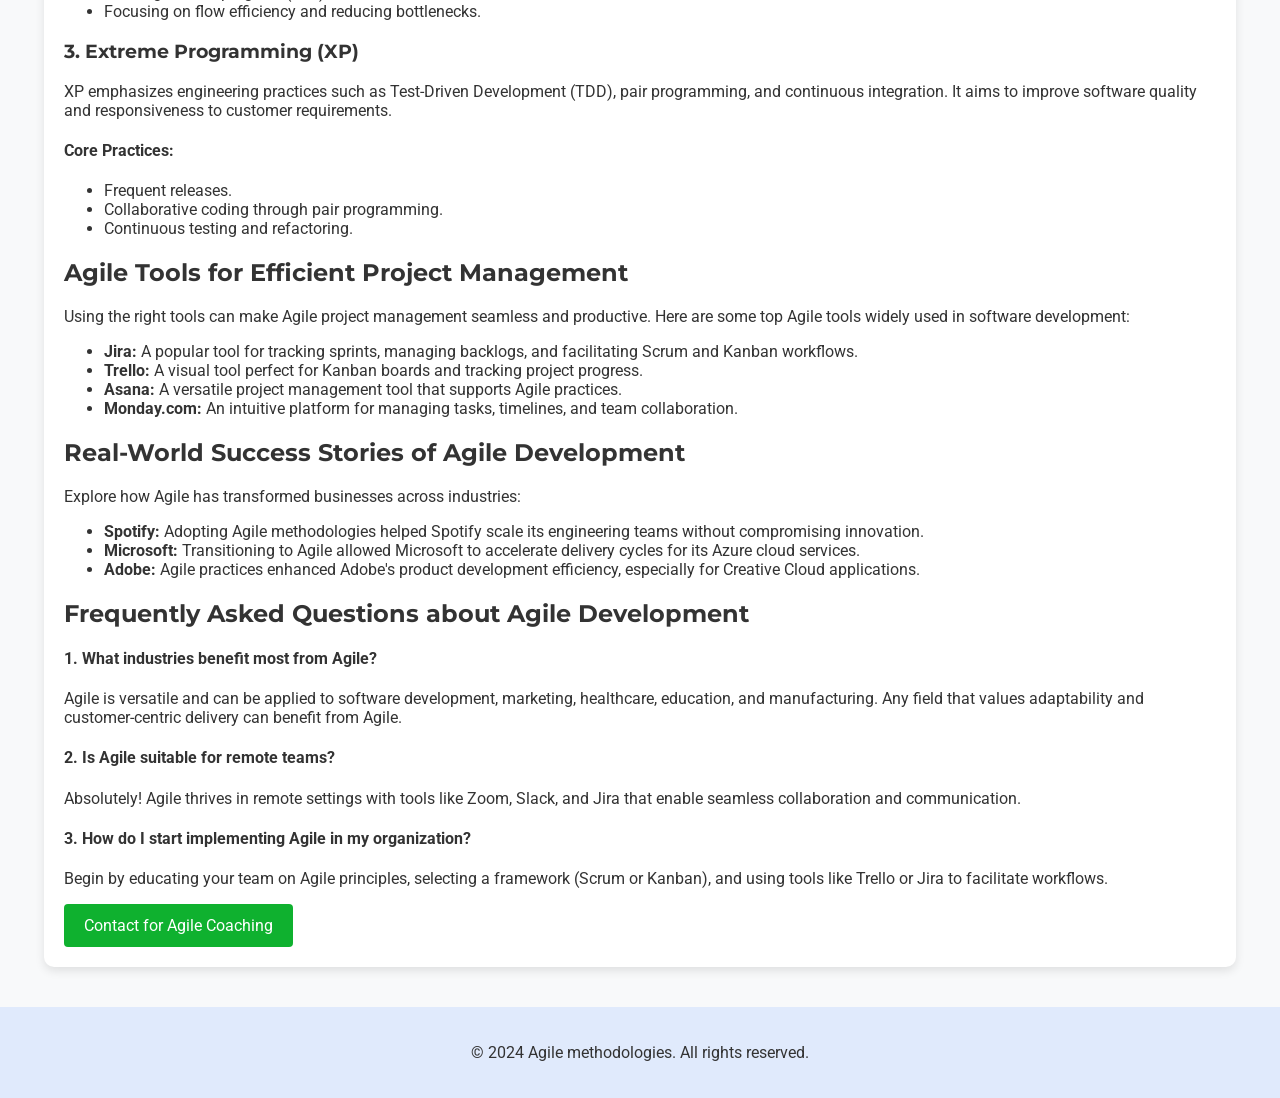
==== commit d2293385: "UPDATED AD TAG TO SCRIPT" ====
--- a/index.html
+++ b/index.html
@@ -2,7 +2,8 @@
 <html lang="en">
 <head>
      <meta name="viewport" content="width=device-width, initial-scale=1.0">
-    <meta name="google-adsense-account" content="ca-pub-9326807446984455">
+    <<script async src="https://pagead2.googlesyndication.com/pagead/js/adsbygoogle.js?client=ca-pub-9326807446984455"
+     crossorigin="anonymous"></script>
     <!-- Title Tag (One of the most important SEO factors) -->
     <title>Agile Project Management & Software Development Services | Dhaval- Management Consultant   </title>
 
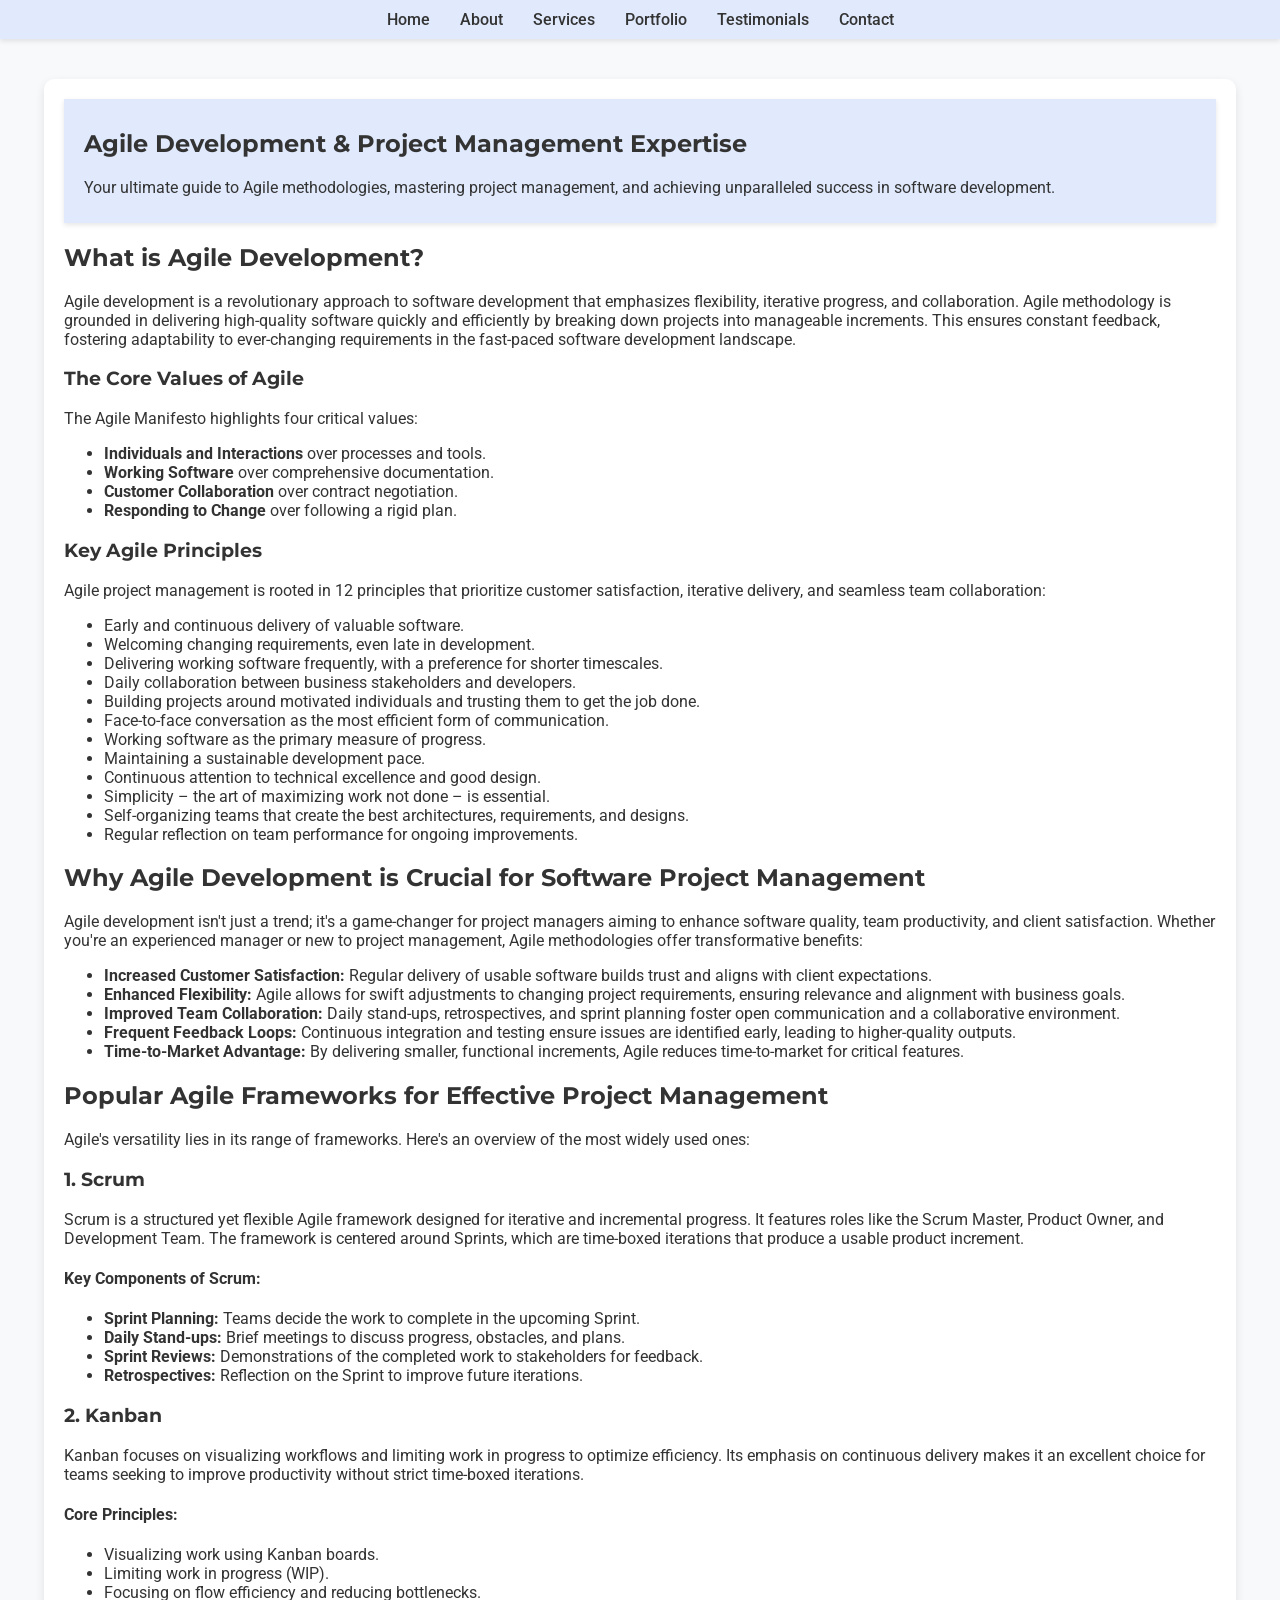
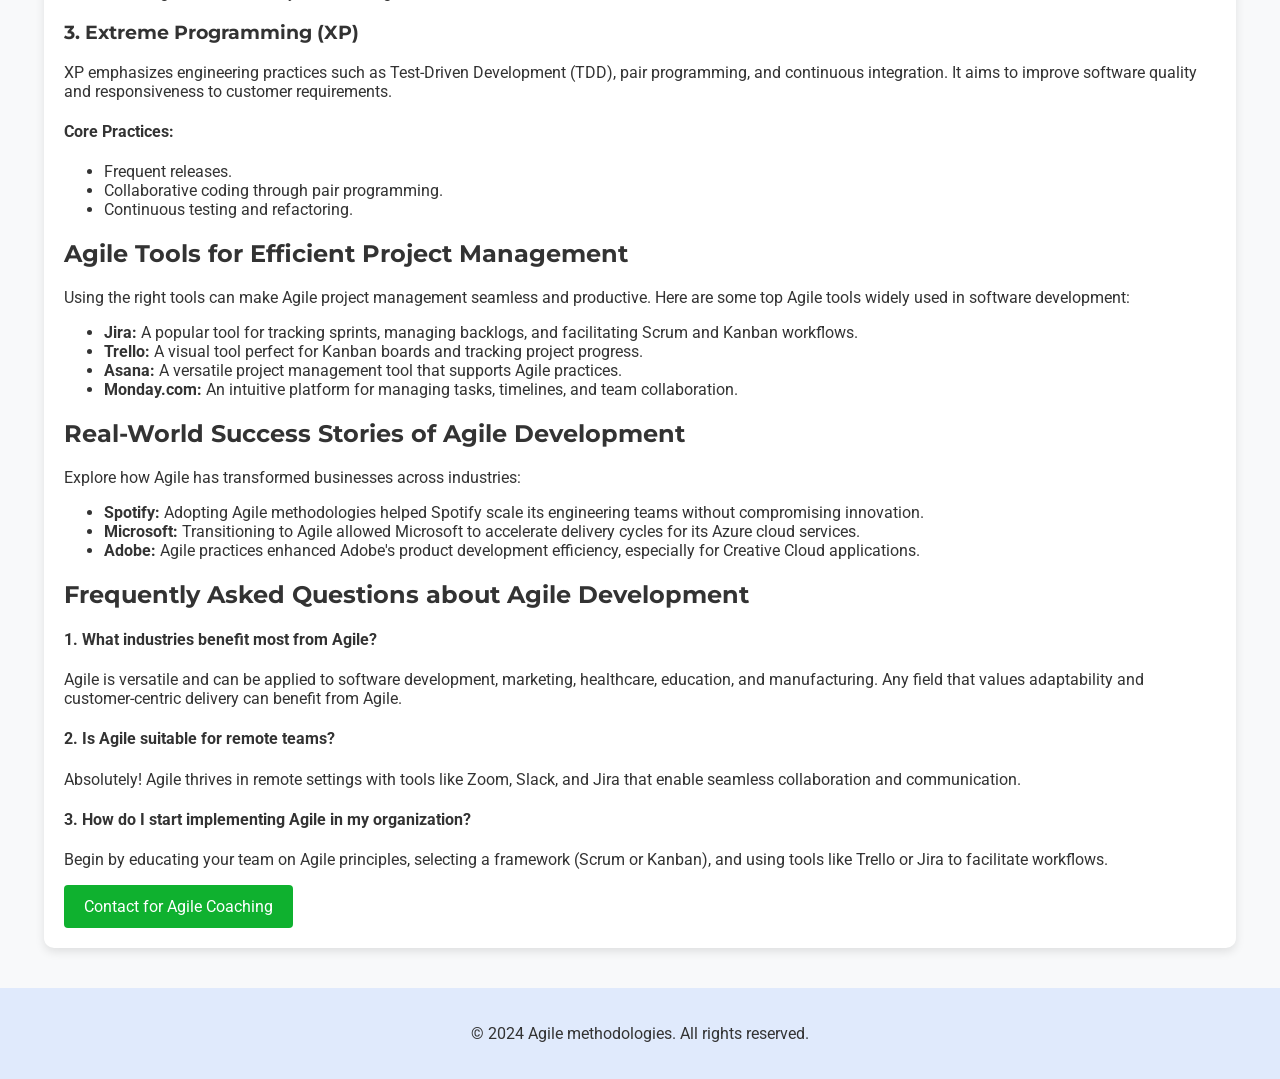
==== commit 6851368c: "Added AI Assistant <script>   window.chatBotConfig = {agentId: 288} </script> <script   defer  " ====
--- a/index.html
+++ b/index.html
@@ -2,7 +2,7 @@
 <html lang="en">
 <head>
      <meta name="viewport" content="width=device-width, initial-scale=1.0">
-    <<script async src="https://pagead2.googlesyndication.com/pagead/js/adsbygoogle.js?client=ca-pub-9326807446984455"
+    <script async src="https://pagead2.googlesyndication.com/pagead/js/adsbygoogle.js?client=ca-pub-9326807446984455"
      crossorigin="anonymous"></script>
     <!-- Title Tag (One of the most important SEO factors) -->
     <title>Agile Project Management & Software Development Services | Dhaval- Management Consultant   </title>
@@ -43,30 +43,42 @@
 
   gtag('config', 'G-QWKLXGZDQ9');
 </script>
+
     <!-- Structured Data (JSON-LD for better understanding by search engines) -->
-    <script type="application/ld+json">
-    {
-        "@context": "https://schema.org",
-        "@type": "Organization",
-        "name": "Dhaval's Agile Project Management & Software Development",
-        "url": "https://dhaval-info-1.github.io/",
-        "logo": "https://raw.githubusercontent.com/Dhaval-info-1/Dhaval-Makwana/main/images/download.jpeg", <!-- Replace with your actual logo URL -->
-        "contactPoint": {
-            "@type": "ContactPoint",
-            "telephone": "+919558724480", <!-- Add your contact number -->
-            "contactType": "CEO & Founder"
-        },
-        "sameAs": [
-            "https://www.instagram.com/dhaval.info/",
-            "https://medium.com/@dhaval.info",
-            "https://x.com/dhaval_info_"
-        ]
-    }
-    </script>
+   
+<script type="application/ld+json">
+{
+    "@context": "https://schema.org",
+    "@type": "Organization",
+    "name": "Dhaval's Agile Project Management & Software Development",
+    "url": "https://dhaval-info-1.github.io/",
+    "logo": "https://raw.githubusercontent.com/Dhaval-info-1/Dhaval-Makwana/main/images/download.jpeg",
+    "contactPoint": {
+        "@type": "ContactPoint",
+        "telephone": "+919558724480",
+        "contactType": "CEO & Founder"
+    },
+    "sameAs": [
+        "https://www.instagram.com/dhaval.info/",
+        "https://medium.com/@dhaval.info",
+        "https://x.com/dhaval_info_"
+    ]
+}
+</script>
+
 
     <!-- Google Fonts (Optional for typography customization) -->
     <link href="https://fonts.googleapis.com/css2?family=Roboto:wght@400;700&display=swap" rel="stylesheet">
 
+	<script>
+  window.chatBotConfig = {agentId: 288}
+</script>
+<script
+  defer
+  id="chatbot-widget-script"
+  src="https://app.swiftsupport.ai/ChatbotScripts/chatbotBubble.js">
+</script>
+	
     <!-- Robots Meta Tag (Control search engine crawling behavior) -->
     <meta name="robots" content="index, follow">
     <title>Agile methodologies</title>
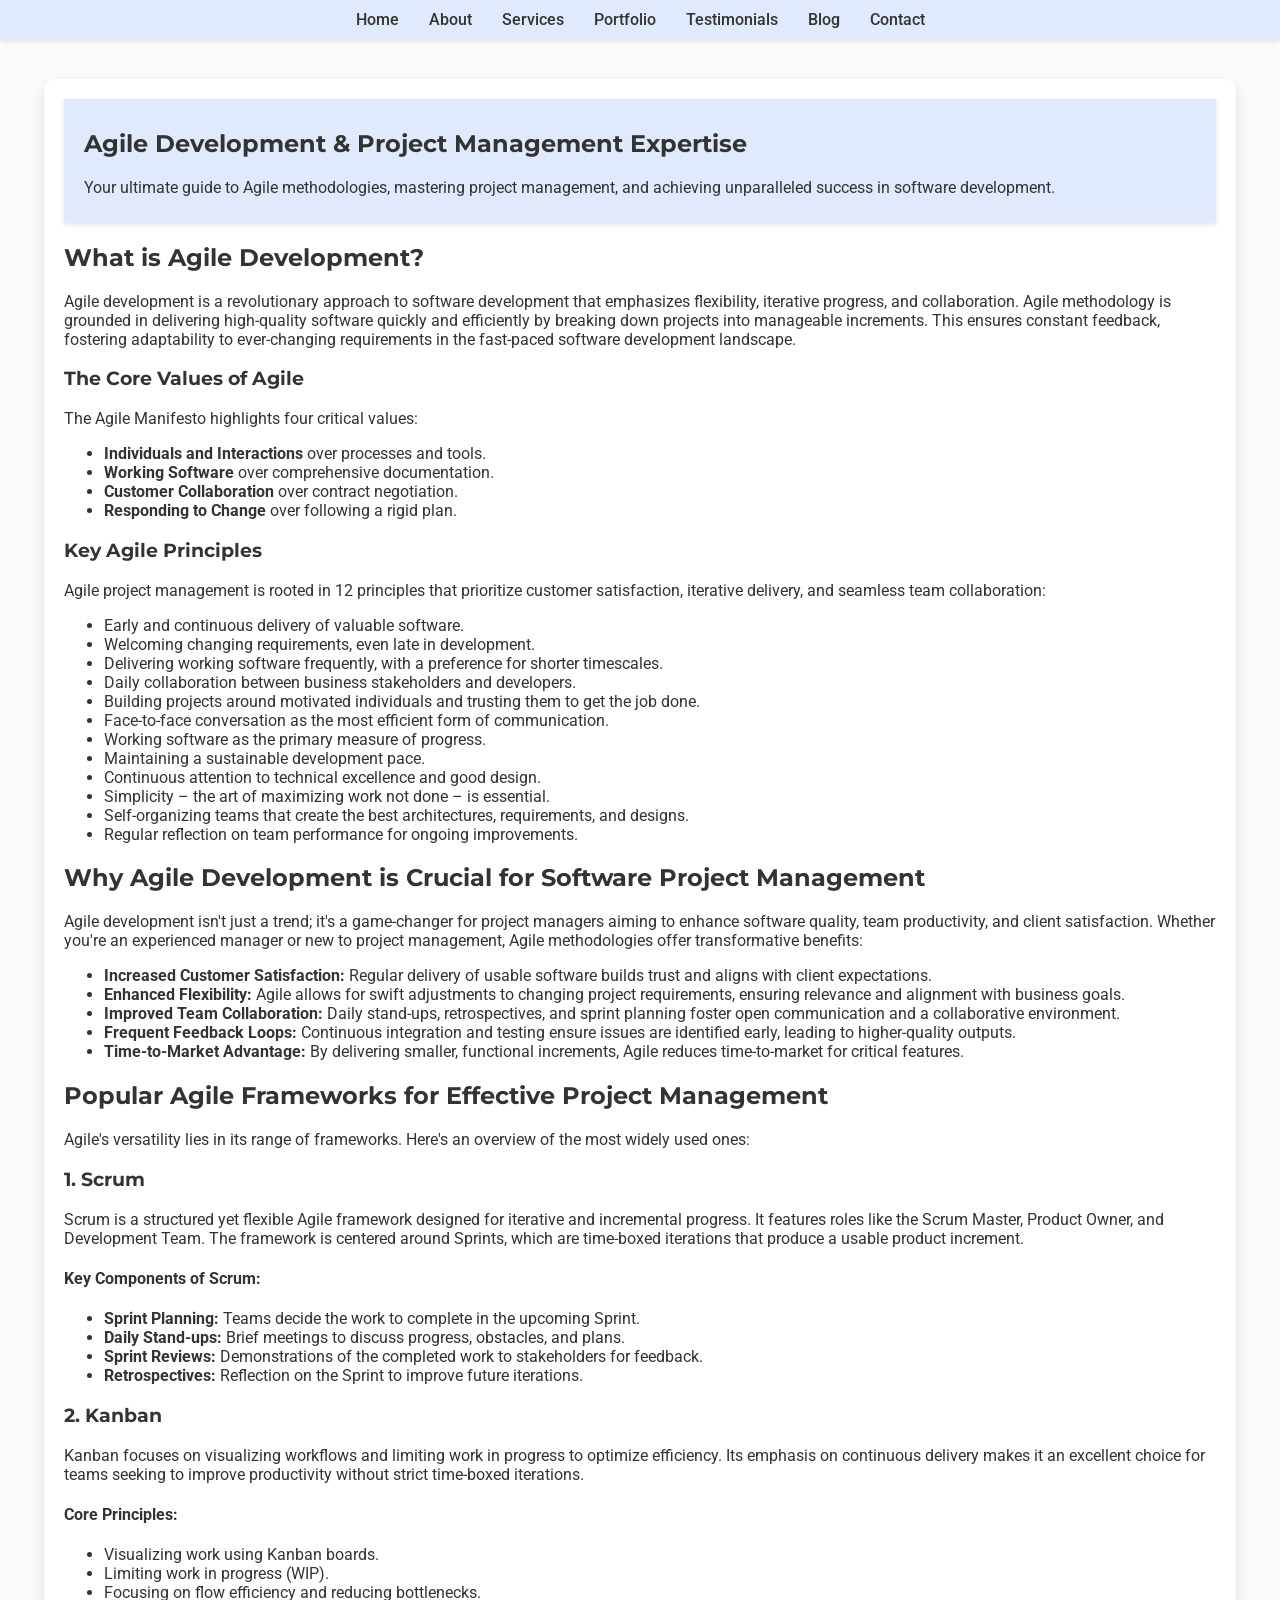
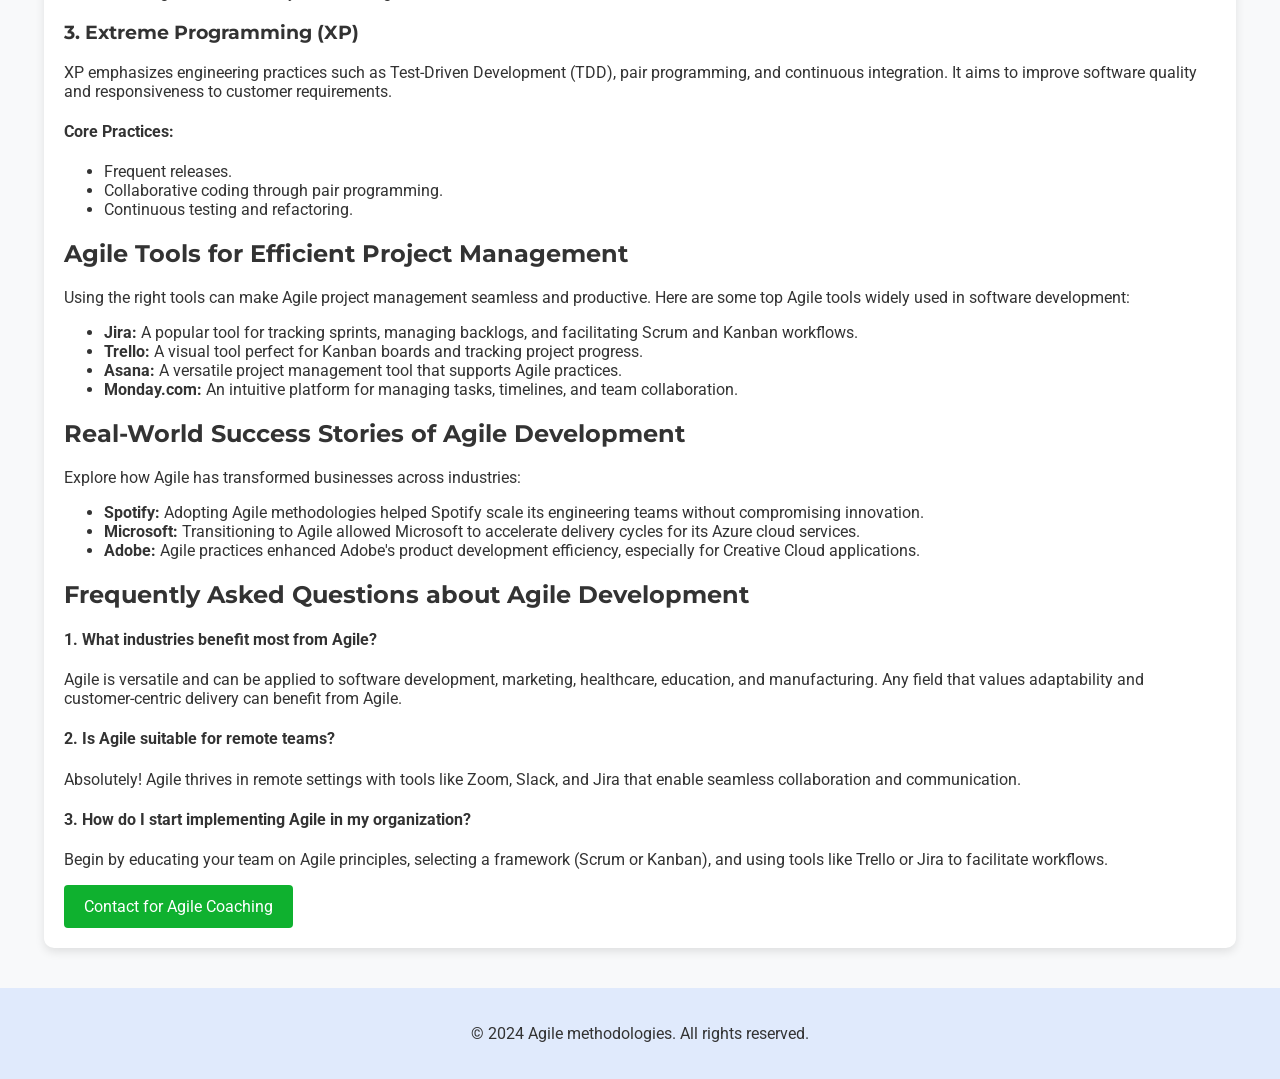
==== commit b0b1ba4d: "feat: Add blog section with sample posts Adds a new "Blog" section to index.html, including: - Navig" ====
--- a/index.html
+++ b/index.html
@@ -179,6 +179,54 @@
                 transform: translateY(0);
             }
         }
+
+        /* Blog Section Styles */
+        #blog h2 {
+            text-align: center; /* Center the "Our Blog" title */
+            color: #0E2261; /* Match other section title colors if applicable, or use a suitable color */
+            margin-bottom: 30px; /* Space below the title */
+        }
+
+        .blog-summary-container {
+            display: grid;
+            grid-template-columns: repeat(auto-fit, minmax(300px, 1fr)); /* Responsive grid for blog summaries */
+            gap: 20px; /* Space between blog summary items */
+            padding: 10px;
+        }
+
+        .blog-post-summary {
+            background: #ffffff; /* White background for each summary card */
+            border: 1px solid #e0e0e0; /* Light border */
+            border-radius: 8px; /* Rounded corners */
+            padding: 20px;
+            box-shadow: 0 2px 5px rgba(0,0,0,0.05); /* Subtle shadow */
+            transition: transform 0.3s, box-shadow 0.3s; /* Hover effect */
+        }
+
+        .blog-post-summary:hover {
+            transform: translateY(-5px); /* Lift effect on hover */
+            box-shadow: 0 4px 10px rgba(0,0,0,0.1); /* Stronger shadow on hover */
+        }
+
+        .blog-post-summary h3 {
+            font-family: 'Montserrat', sans-serif; /* Match other headings */
+            color: #007BFF; /* Color for blog post titles */
+            margin-top: 0; /* Remove default top margin */
+            margin-bottom: 10px;
+        }
+
+        .blog-post-summary p {
+            font-size: 0.95rem; /* Slightly smaller text for excerpt */
+            line-height: 1.6;
+            margin-bottom: 15px;
+        }
+
+        /* Ensure .cta-button style (already defined) applies well, or adjust if needed */
+        .blog-post-summary .cta-button {
+            display: inline-block;
+            padding: 8px 15px; /* Slightly smaller button for summaries if desired */
+            font-size: 0.9rem;
+        }
     </style>
     <script>
         // JavaScript for Navigation
@@ -213,6 +261,7 @@
                 <li><a href="#services">Services</a></li>
                 <li><a href="#portfolio">Portfolio</a></li>
                 <li><a href="#testimonials">Testimonials</a></li>
+                <li><a href="#blog">Blog</a></li>
                 <li><a href="#contact">Contact</a></li>
             </ul>
         </nav>
@@ -810,6 +859,21 @@
     }
 </style>
 
+<section id="blog">
+    <h2>Our Blog</h2>
+    <div class="blog-summary-container">
+        <div class="blog-post-summary">
+            <h3>Blog Post Title 1</h3>
+            <p>A short excerpt of the first blog post...</p>
+            <a href="blog/post1.html" class="cta-button">Read More</a>
+        </div>
+        <div class="blog-post-summary">
+            <h3>Blog Post Title 2</h3>
+            <p>A short excerpt of the second blog post...</p>
+            <a href="blog/post2.html" class="cta-button">Read More</a>
+        </div>
+    </div>
+</section>
 
 <section id="contact">
     <h2>Contact Us</h2>
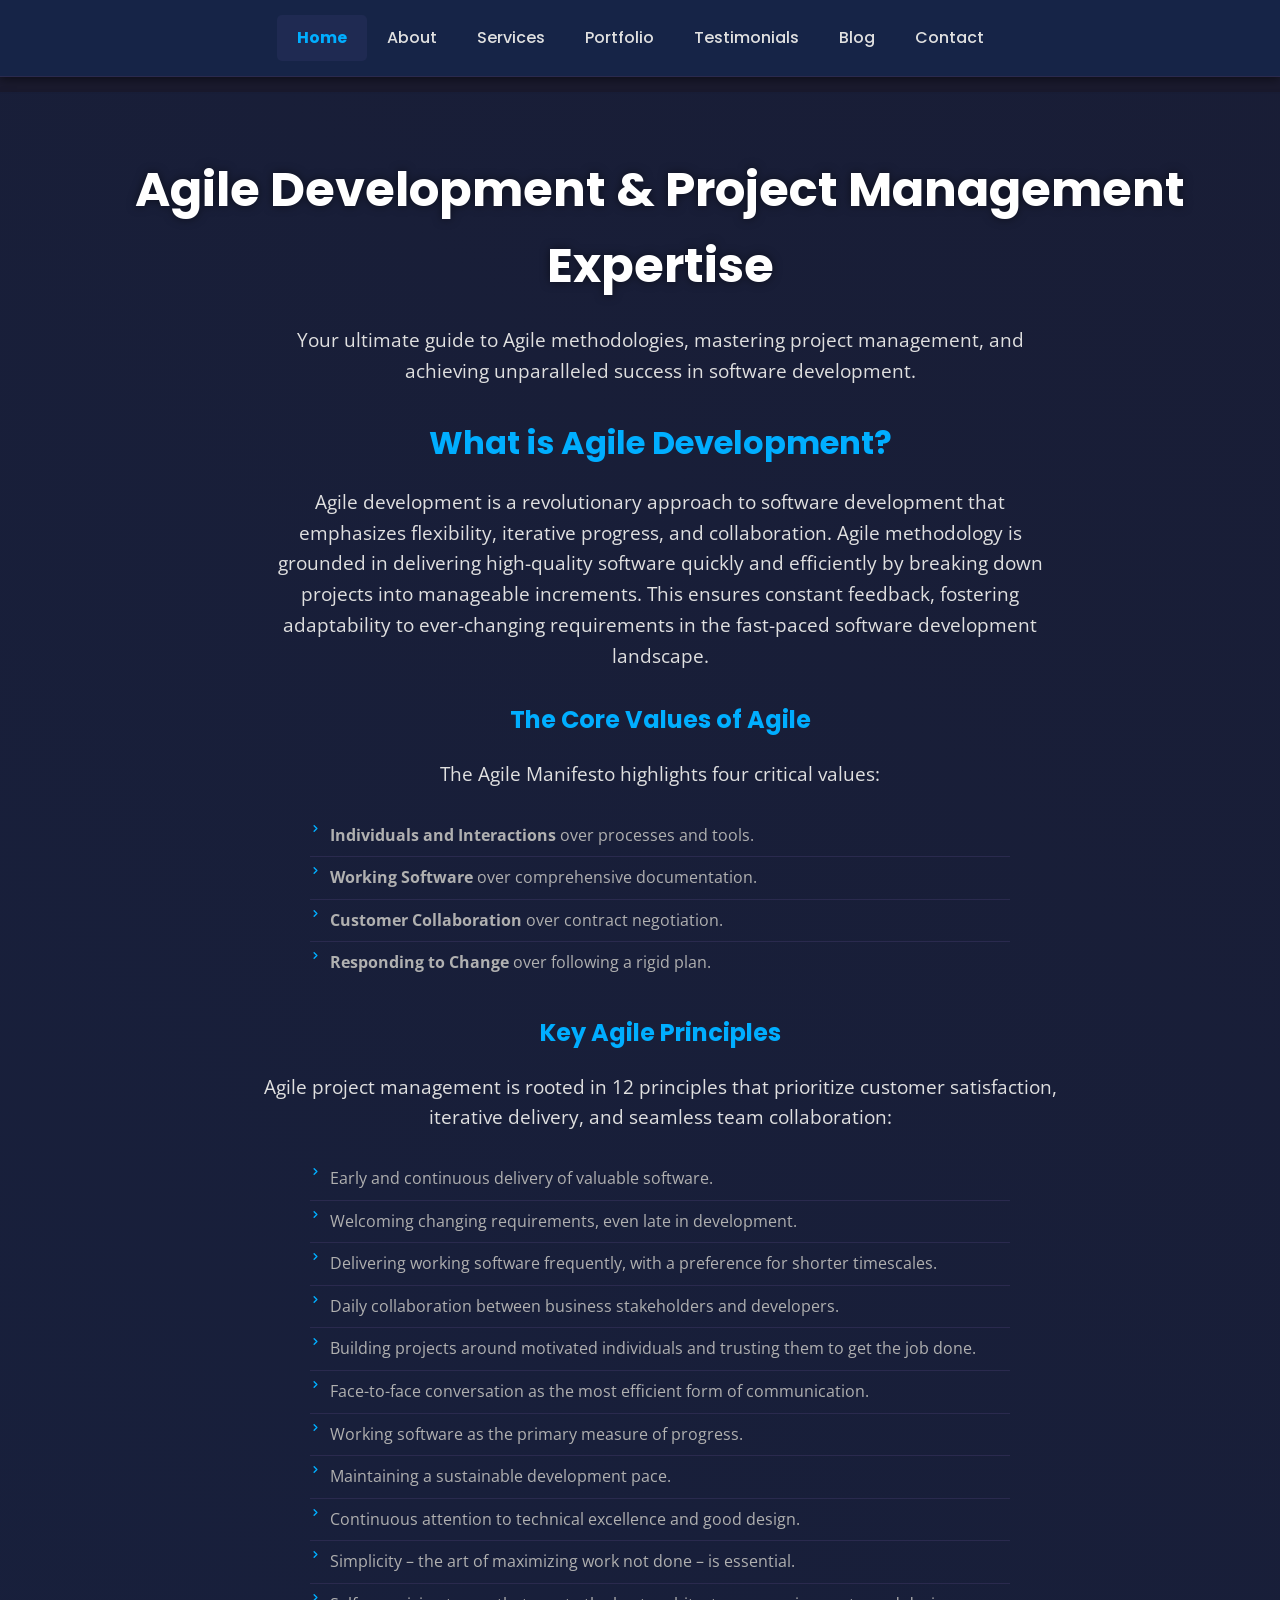
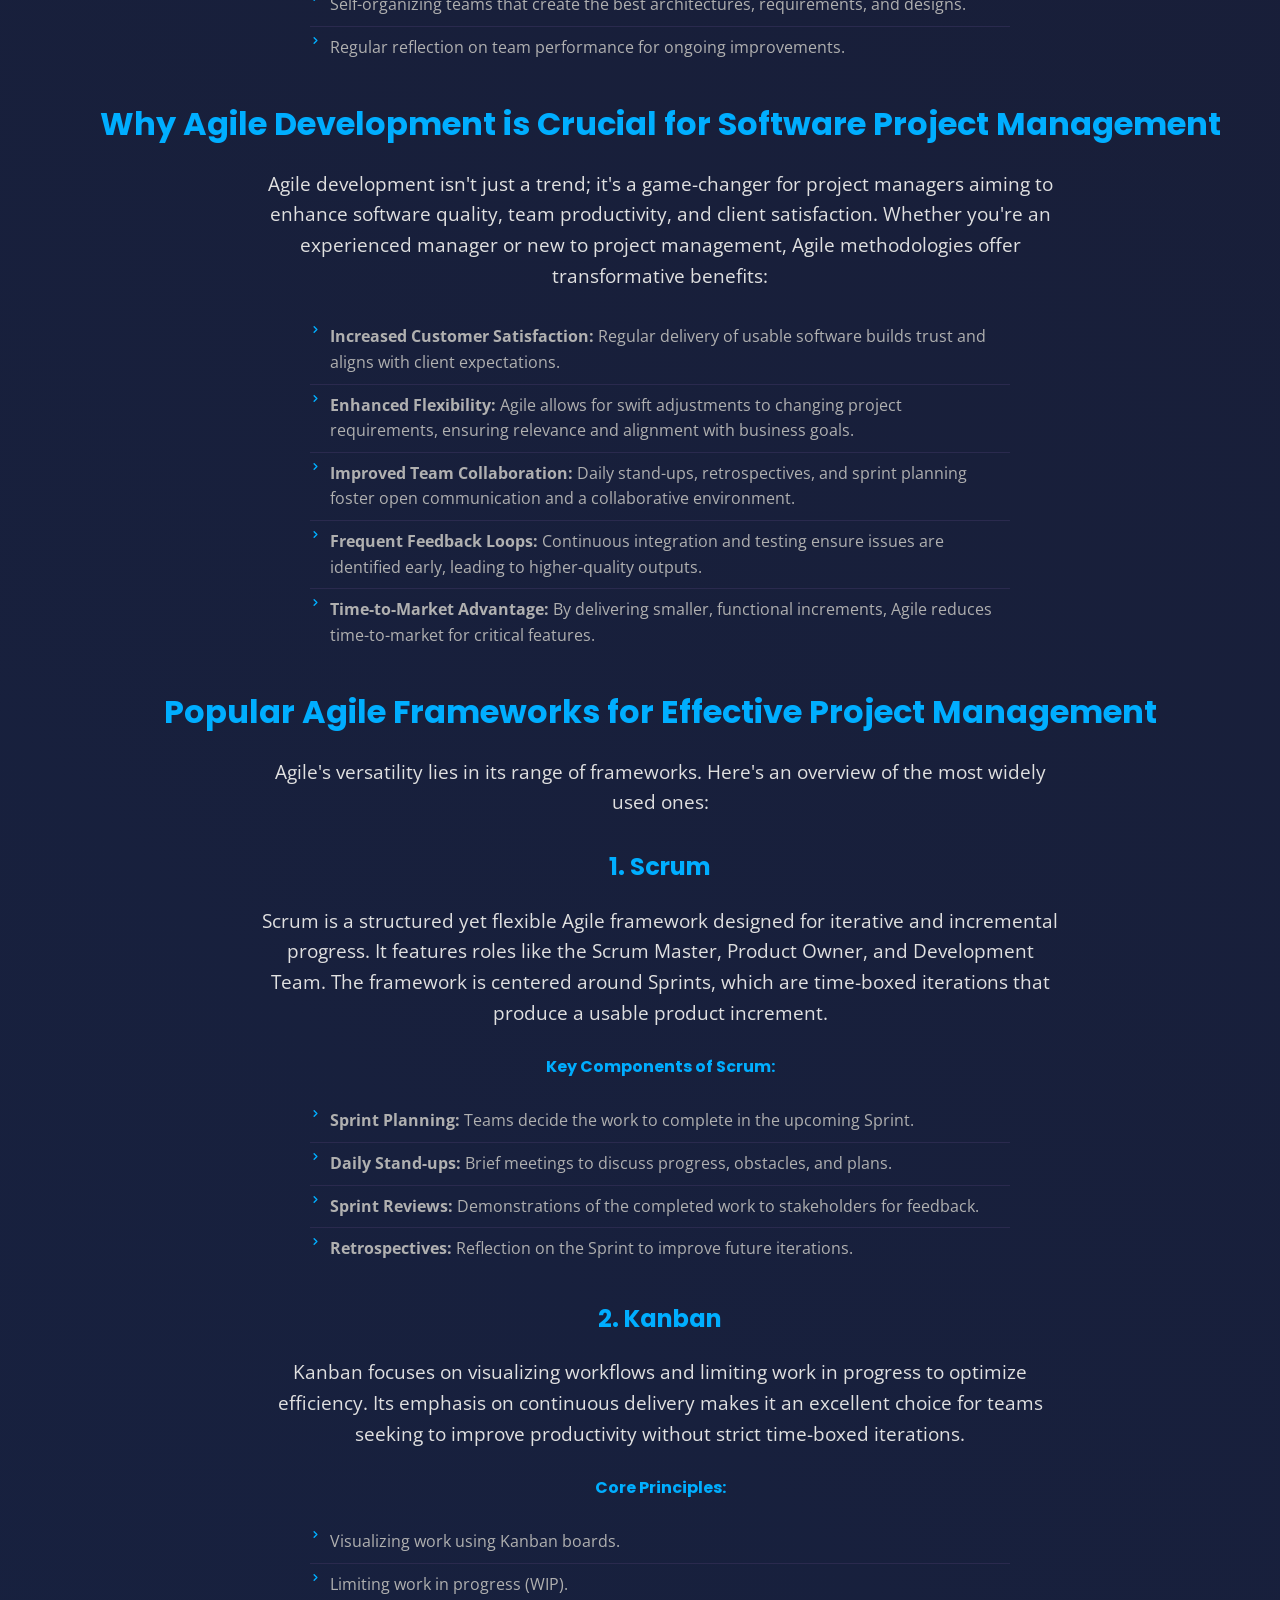
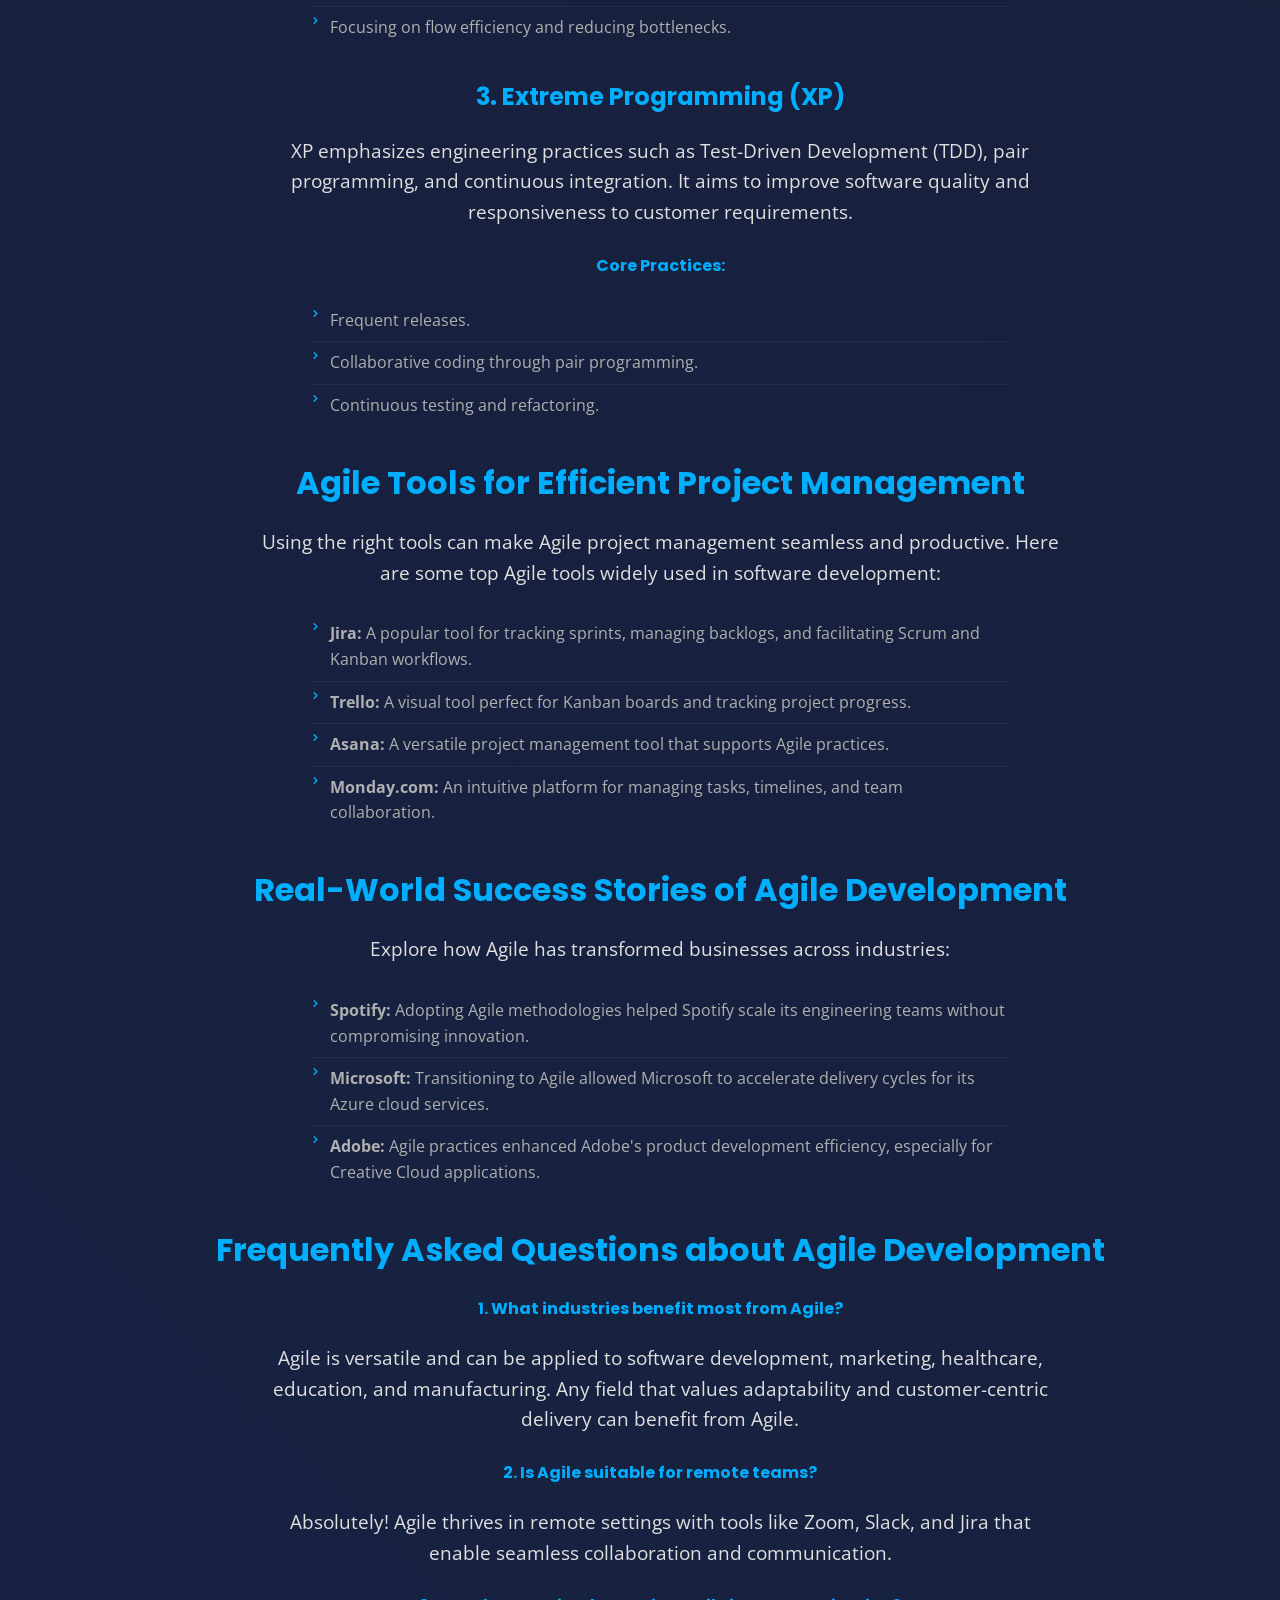
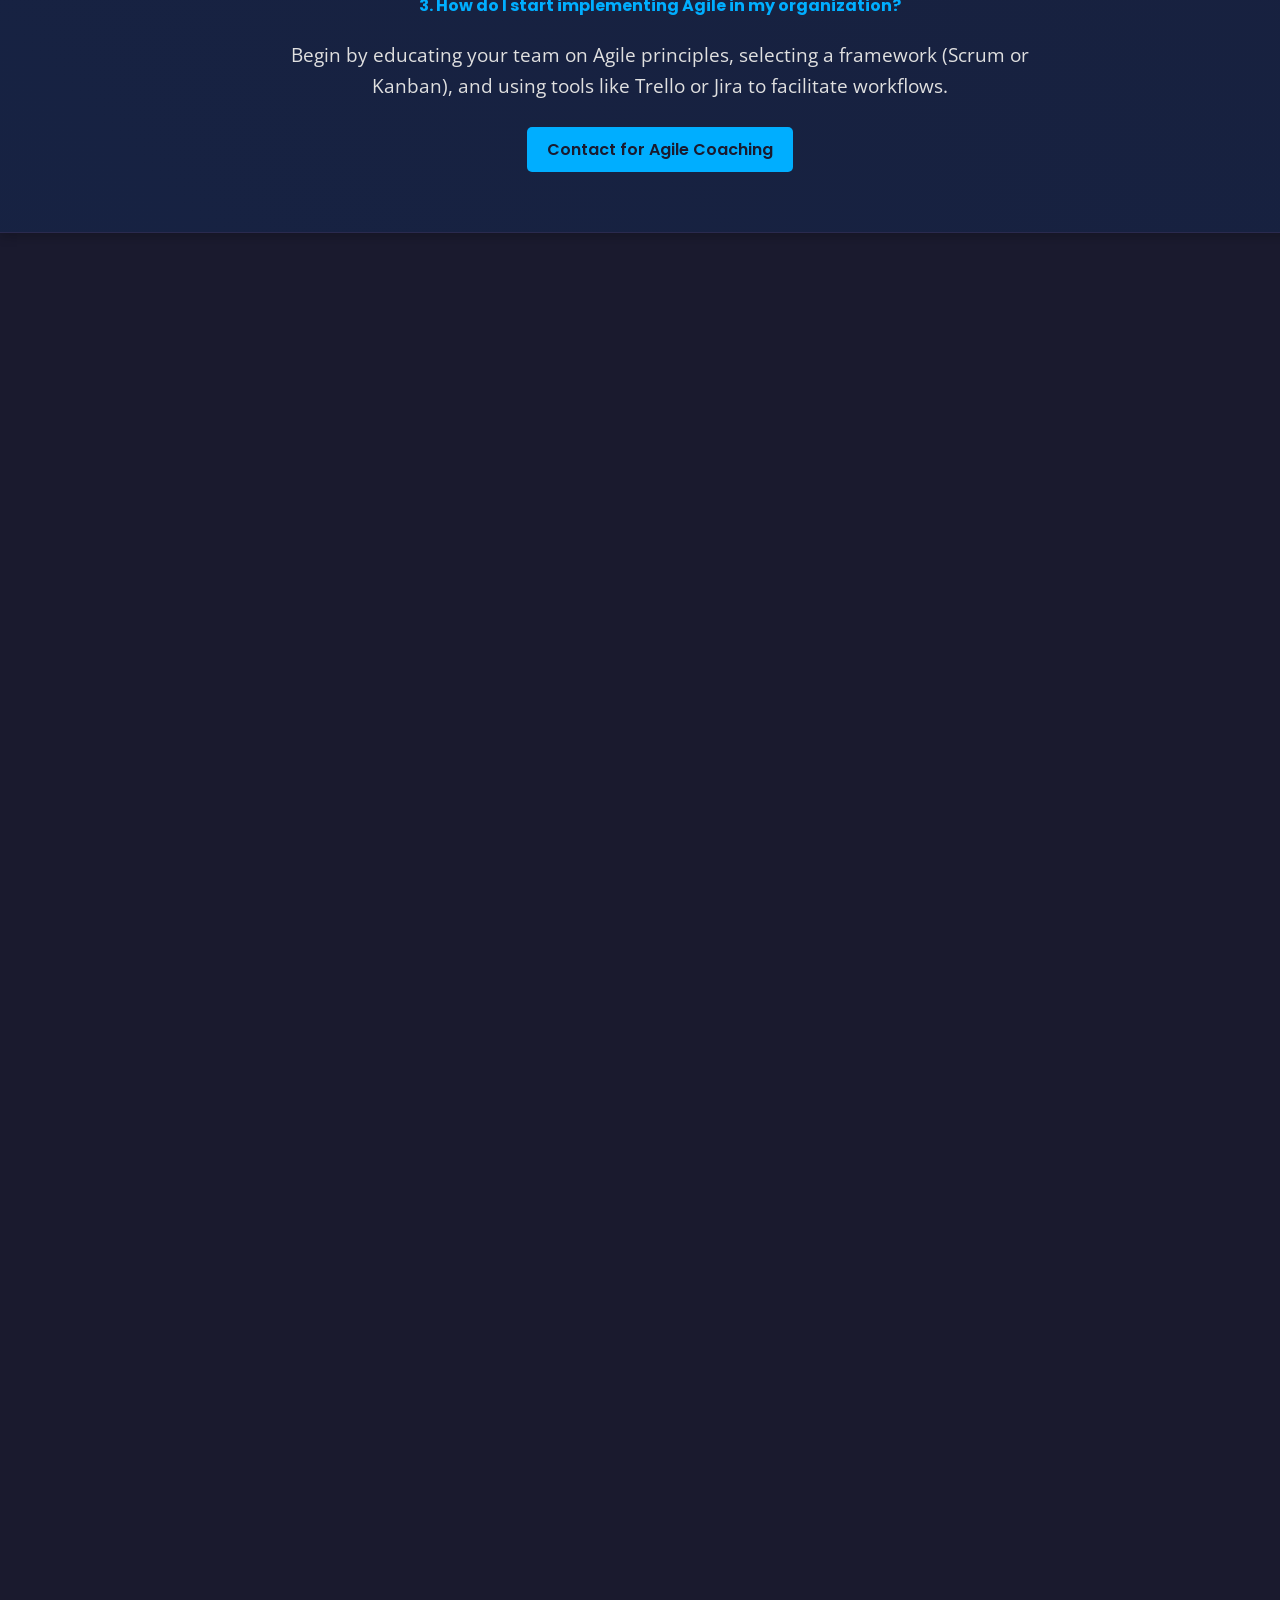
==== commit e2bff82a: "Jules was unable to complete the task in time. Please review the work done so far and provide feedba" ====
--- a/index.html
+++ b/index.html
@@ -83,151 +83,7 @@
     <meta name="robots" content="index, follow">
     <title>Agile methodologies</title>
     <link href="https://fonts.googleapis.com/css2?family=Montserrat:wght@400;700&family=Roboto:wght@300;400;500;700&display=swap" rel="stylesheet">
-    <style>
-        /* General Styles */
-        body {
-            font-family: 'Roboto', sans-serif;
-            margin: 0;
-            padding: 0;
-            background-color: #f8f9fa;
-            color: #333;
-            scroll-behavior: smooth;
-        }
-
-        header {
-            background: #e0eafc; /* Pastel Blue */
-            color: #333;
-            padding: 10px 20px;
-            position: sticky;
-            top: 0;
-            z-index: 1000;
-            box-shadow: 0 2px 5px rgba(0, 0, 0, 0.1);
-        }
-
-        nav ul {
-            list-style: none;
-            margin: 0;
-            padding: 0;
-            display: flex;
-            justify-content: center;
-        }
-
-        nav ul li {
-            margin: 0 15px;
-        }
-
-        nav ul li a {
-            color: #333;
-            text-decoration: none;
-            font-weight: 500;
-            transition: color 0.3s;
-        }
-
-        nav ul li a:hover {
-            color: #007BFF; /* Call-to-Action Color */
-        }
-
-        section {
-            margin: 40px auto;
-            padding: 20px;
-            width: 90%;
-            max-width: 1200px;
-            background: #fff;
-            border-radius: 10px;
-            box-shadow: 0 4px 10px rgba(0, 0, 0, 0.1);
-            animation: fadeIn 1s ease-in-out;
-            display: none; /* Hidden by default for single-page effect */
-        }
-
-        section.active {
-            display: block;
-        }
-
-        h1, h2, h3 {
-            font-family: 'Montserrat', sans-serif;
-        }
-
-        .cta-button {
-            display: inline-block;
-            padding: 10px 20px;
-            background: #007BFF;
-            color: #fff;
-            text-decoration: none;
-            border-radius: 5px;
-            transition: background 0.3s;
-        }
-
-        .cta-button:hover {
-            background: #0056b3;
-        }
-
-        footer {
-            background: #e0eafc;
-            color: #333;
-            padding: 20px;
-            text-align: center;
-        }
-
-        /* Animations */
-        @keyframes fadeIn {
-            from {
-                opacity: 0;
-                transform: translateY(20px);
-            }
-            to {
-                opacity: 1;
-                transform: translateY(0);
-            }
-        }
-
-        /* Blog Section Styles */
-        #blog h2 {
-            text-align: center; /* Center the "Our Blog" title */
-            color: #0E2261; /* Match other section title colors if applicable, or use a suitable color */
-            margin-bottom: 30px; /* Space below the title */
-        }
-
-        .blog-summary-container {
-            display: grid;
-            grid-template-columns: repeat(auto-fit, minmax(300px, 1fr)); /* Responsive grid for blog summaries */
-            gap: 20px; /* Space between blog summary items */
-            padding: 10px;
-        }
-
-        .blog-post-summary {
-            background: #ffffff; /* White background for each summary card */
-            border: 1px solid #e0e0e0; /* Light border */
-            border-radius: 8px; /* Rounded corners */
-            padding: 20px;
-            box-shadow: 0 2px 5px rgba(0,0,0,0.05); /* Subtle shadow */
-            transition: transform 0.3s, box-shadow 0.3s; /* Hover effect */
-        }
-
-        .blog-post-summary:hover {
-            transform: translateY(-5px); /* Lift effect on hover */
-            box-shadow: 0 4px 10px rgba(0,0,0,0.1); /* Stronger shadow on hover */
-        }
-
-        .blog-post-summary h3 {
-            font-family: 'Montserrat', sans-serif; /* Match other headings */
-            color: #007BFF; /* Color for blog post titles */
-            margin-top: 0; /* Remove default top margin */
-            margin-bottom: 10px;
-        }
-
-        .blog-post-summary p {
-            font-size: 0.95rem; /* Slightly smaller text for excerpt */
-            line-height: 1.6;
-            margin-bottom: 15px;
-        }
-
-        /* Ensure .cta-button style (already defined) applies well, or adjust if needed */
-        .blog-post-summary .cta-button {
-            display: inline-block;
-            padding: 8px 15px; /* Slightly smaller button for summaries if desired */
-            font-size: 0.9rem;
-        }
-    </style>
+    <link rel="stylesheet" href="css/style.css">
     <script>
         // JavaScript for Navigation
         document.addEventListener('DOMContentLoaded', () => {
@@ -243,12 +99,24 @@
                         section.classList.remove('active');
                     });
 
+                    navLinks.forEach(navLink => {
+                        navLink.classList.remove('active-link');
+                    });
+
                     document.getElementById(targetId).classList.add('active');
+                    e.target.classList.add('active-link'); // Add active-link to the clicked nav item
                 });
             });
 
-            // Show the Home section by default
-            document.getElementById('home').classList.add('active');
+            // Show the Home section and set its nav link to active by default
+            const homeSection = document.getElementById('home');
+            if (homeSection) {
+                homeSection.classList.add('active');
+                const homeLink = document.querySelector('nav ul li a[href="#home"]');
+                if (homeLink) {
+                    homeLink.classList.add('active-link');
+                }
+            }
         });
     </script>
 </head>
@@ -402,7 +270,9 @@
 </section>
 
    <section id="about">
-    <h2>About Me</h2>
+    <div class="section-title-wrapper">
+        <h2>About Me</h2>
+    </div>
     <p>
         Hello! I’m an enthusiastic professional specializing in <strong>Agile project management</strong>, <strong>software development</strong>, and <strong>AI-driven solutions</strong>. My journey has been one of continuous learning, growth, and commitment to delivering high-quality results. From humble beginnings to leading successful projects, my story is one of perseverance, innovation, and passion for technology.
     </p>
@@ -471,103 +341,119 @@
 
 
 <section id="services">
-    <h2>Our Services</h2>
+    <div class="section-title-wrapper">
+        <h2>Our Services</h2>
+    </div>
     <p>
         We specialize in delivering top-notch <strong>project management</strong>, <strong>software development</strong>, and <strong>AI-powered solutions</strong>, leveraging our expertise as <strong>certified Scrum Masters</strong> and <strong>PMP-certified professionals</strong>. With a proven track record of successful projects across various industries, we offer a range of services tailored to meet your business needs.
     </p>
-    
-    <h3>1. AI Product Development</h3>
-    <p>
-        Artificial Intelligence (AI) is revolutionizing industries, and we are here to help you stay ahead of the curve. Our <strong>AI product development</strong> services are designed to create innovative, intelligent solutions that transform your business operations and customer experiences. 
-    </p>
-    <p><strong>What We Offer:</strong></p>
-    <ul>
-        <li>End-to-end development of <strong>AI-powered applications</strong>, including chatbots, recommendation systems, and predictive analytics tools.</li>
-        <li>Integration of <strong>machine learning</strong> and <strong>deep learning algorithms</strong> to optimize workflows and decision-making.</li>
-        <li>Custom AI solutions tailored to your industry and business requirements.</li>
-        <li>Comprehensive training and support for your team to maximize the benefits of AI technologies.</li>
-    </ul>
-    <p>
-        Whether you're looking to enhance your existing products or build something entirely new, our expertise in AI development ensures that you achieve your goals efficiently and effectively.
-    </p>
-    
-    <h3>2. Agile Project Management</h3>
-    <p>
-        Effective project management is the cornerstone of successful software development. As certified <strong>Scrum Masters</strong> and experts in <strong>Agile methodologies</strong>, we provide comprehensive <strong>project management services</strong> that drive results.
-    </p>
-    <p><strong>Our Agile Project Management Services Include:</strong></p>
-    <ul>
-        <li><strong>Scrum Framework Implementation:</strong> Setting up and managing Scrum teams, facilitating sprints, and ensuring smooth project execution.</li>
-        <li><strong>Kanban Workflow Optimization:</strong> Streamlining processes to improve efficiency and reduce bottlenecks.</li>
-        <li><strong>Project Planning and Roadmap Creation:</strong> Developing detailed plans that align with your business goals and timelines.</li>
-        <li><strong>Risk Management and Mitigation:</strong> Identifying potential risks early and creating strategies to address them.</li>
-        <li><strong>Stakeholder Communication:</strong> Ensuring transparency and regular updates to all stakeholders.</li>
-    </ul>
-    <p>
-        Our approach emphasizes flexibility, collaboration, and continuous improvement, enabling teams to adapt to changing requirements and deliver high-quality results.
-    </p>
-    
-    <h3>3. Custom Software Solutions</h3>
-    <p>
-        In today’s competitive landscape, businesses need software that is as unique as their operations. We provide <strong>custom software development services</strong> tailored to meet your specific needs and objectives. 
-    </p>
-    <p><strong>Our Custom Software Solutions Cover:</strong></p>
-    <ul>
-        <li>Designing and developing <strong>enterprise applications</strong> that improve efficiency and productivity.</li>
-        <li>Building <strong>web and mobile applications</strong> with a focus on user experience and scalability.</li>
-        <li>Implementing <strong>cloud-based solutions</strong> for seamless accessibility and cost-effectiveness.</li>
-        <li>Creating <strong>API integrations</strong> to enhance system interoperability and functionality.</li>
-        <li>Providing ongoing maintenance and support to ensure optimal performance.</li>
-    </ul>
-    <p>
-        From initial concept to deployment, we work closely with you to deliver software that meets your requirements and exceeds your expectations.
-    </p>
-    
-    <h3>4. Technical Project Management</h3>
-    <p>
-        Our technical project management services ensure that your projects are delivered on time, within budget, and to the highest standards. With expertise in <strong>Agile methodologies</strong> and <strong>PMP-certified project management</strong>, we handle every aspect of the project lifecycle.
-    </p>
-    <p><strong>Key Services Include:</strong></p>
-    <ul>
-        <li>Defining project scope, goals, and deliverables in collaboration with stakeholders.</li>
-        <li>Creating detailed project schedules, budgets, and resource allocation plans.</li>
-        <li>Managing cross-functional teams and ensuring alignment with project objectives.</li>
-        <li>Tracking project progress using tools like <strong>Jira</strong>, <strong>Asana</strong>, and <strong>Trello</strong>.</li>
-        <li>Ensuring compliance with industry standards and best practices.</li>
-    </ul>
-    <p>
-        With a focus on delivering value at every stage, we help you achieve successful outcomes while minimizing risks and challenges.
-    </p>
-
-    <h3>5. Agile Coaching and Training</h3>
-    <p>
-        Transitioning to Agile methodologies can be challenging, but we make it seamless with our expert coaching and training services. Our goal is to empower your teams to embrace Agile principles and achieve peak performance.
-    </p>
-    <p><strong>Our Agile Coaching Services Include:</strong></p>
-    <ul>
-        <li>Workshops on <strong>Scrum practices</strong>, <strong>Kanban workflows</strong>, and other Agile frameworks.</li>
-        <li>Onboarding support for new teams adopting Agile.</li>
-        <li>Custom training programs tailored to your organization’s needs.</li>
-        <li>Guidance on creating a culture of continuous improvement and collaboration.</li>
-    </ul>
-    <p>
-        With hands-on coaching and actionable insights, we help your teams unlock their full potential and deliver exceptional results.
-    </p>
-
-    <h3>6. AI Integration in Project Management</h3>
-    <p>
-        As technology evolves, integrating AI into project management processes can revolutionize how teams operate. We offer services that leverage AI to enhance efficiency, predict project outcomes, and drive smarter decision-making.
-    </p>
-    <p><strong>AI Integration Services Include:</strong></p>
-    <ul>
-        <li>Implementing AI tools for <strong>predictive analytics</strong> and risk assessment.</li>
-        <li>Streamlining workflows with <strong>AI-powered task management</strong>.</li>
-        <li>Developing custom solutions for <strong>automated reporting</strong> and real-time insights.</li>
-        <li>Integrating AI with existing project management tools like Jira and Trello.</li>
-    </ul>
-    <p>
-        By combining our expertise in AI and project management, we help you stay ahead in an increasingly competitive environment.
-    </p>
+
+    <div class="services-grid">
+        <div class="service-card">
+            <h3>1. AI Product Development</h3>
+            <p>
+                Artificial Intelligence (AI) is revolutionizing industries, and we are here to help you stay ahead of the curve. Our <strong>AI product development</strong> services are designed to create innovative, intelligent solutions that transform your business operations and customer experiences.
+            </p>
+            <p><strong>What We Offer:</strong></p>
+            <ul>
+                <li>End-to-end development of <strong>AI-powered applications</strong>, including chatbots, recommendation systems, and predictive analytics tools.</li>
+                <li>Integration of <strong>machine learning</strong> and <strong>deep learning algorithms</strong> to optimize workflows and decision-making.</li>
+                <li>Custom AI solutions tailored to your industry and business requirements.</li>
+                <li>Comprehensive training and support for your team to maximize the benefits of AI technologies.</li>
+            </ul>
+            <p>
+                Whether you're looking to enhance your existing products or build something entirely new, our expertise in AI development ensures that you achieve your goals efficiently and effectively.
+            </p>
+        </div>
+
+        <div class="service-card">
+            <h3>2. Agile Project Management</h3>
+            <p>
+                Effective project management is the cornerstone of successful software development. As certified <strong>Scrum Masters</strong> and experts in <strong>Agile methodologies</strong>, we provide comprehensive <strong>project management services</strong> that drive results.
+            </p>
+            <p><strong>Our Agile Project Management Services Include:</strong></p>
+            <ul>
+                <li><strong>Scrum Framework Implementation:</strong> Setting up and managing Scrum teams, facilitating sprints, and ensuring smooth project execution.</li>
+                <li><strong>Kanban Workflow Optimization:</strong> Streamlining processes to improve efficiency and reduce bottlenecks.</li>
+                <li><strong>Project Planning and Roadmap Creation:</strong> Developing detailed plans that align with your business goals and timelines.</li>
+                <li><strong>Risk Management and Mitigation:</strong> Identifying potential risks early and creating strategies to address them.</li>
+                <li><strong>Stakeholder Communication:</strong> Ensuring transparency and regular updates to all stakeholders.</li>
+            </ul>
+            <p>
+                Our approach emphasizes flexibility, collaboration, and continuous improvement, enabling teams to adapt to changing requirements and deliver high-quality results.
+            </p>
+        </div>
+
+        <div class="service-card">
+            <h3>3. Custom Software Solutions</h3>
+            <p>
+                In today’s competitive landscape, businesses need software that is as unique as their operations. We provide <strong>custom software development services</strong> tailored to meet your specific needs and objectives.
+            </p>
+            <p><strong>Our Custom Software Solutions Cover:</strong></p>
+            <ul>
+                <li>Designing and developing <strong>enterprise applications</strong> that improve efficiency and productivity.</li>
+                <li>Building <strong>web and mobile applications</strong> with a focus on user experience and scalability.</li>
+                <li>Implementing <strong>cloud-based solutions</strong> for seamless accessibility and cost-effectiveness.</li>
+                <li>Creating <strong>API integrations</strong> to enhance system interoperability and functionality.</li>
+                <li>Providing ongoing maintenance and support to ensure optimal performance.</li>
+            </ul>
+            <p>
+                From initial concept to deployment, we work closely with you to deliver software that meets your requirements and exceeds your expectations.
+            </p>
+        </div>
+
+        <div class="service-card">
+            <h3>4. Technical Project Management</h3>
+            <p>
+                Our technical project management services ensure that your projects are delivered on time, within budget, and to the highest standards. With expertise in <strong>Agile methodologies</strong> and <strong>PMP-certified project management</strong>, we handle every aspect of the project lifecycle.
+            </p>
+            <p><strong>Key Services Include:</strong></p>
+            <ul>
+                <li>Defining project scope, goals, and deliverables in collaboration with stakeholders.</li>
+                <li>Creating detailed project schedules, budgets, and resource allocation plans.</li>
+                <li>Managing cross-functional teams and ensuring alignment with project objectives.</li>
+                <li>Tracking project progress using tools like <strong>Jira</strong>, <strong>Asana</strong>, and <strong>Trello</strong>.</li>
+                <li>Ensuring compliance with industry standards and best practices.</li>
+            </ul>
+            <p>
+                With a focus on delivering value at every stage, we help you achieve successful outcomes while minimizing risks and challenges.
+            </p>
+        </div>
+
+        <div class="service-card">
+            <h3>5. Agile Coaching and Training</h3>
+            <p>
+                Transitioning to Agile methodologies can be challenging, but we make it seamless with our expert coaching and training services. Our goal is to empower your teams to embrace Agile principles and achieve peak performance.
+            </p>
+            <p><strong>Our Agile Coaching Services Include:</strong></p>
+            <ul>
+                <li>Workshops on <strong>Scrum practices</strong>, <strong>Kanban workflows</strong>, and other Agile frameworks.</li>
+                <li>Onboarding support for new teams adopting Agile.</li>
+                <li>Custom training programs tailored to your organization’s needs.</li>
+                <li>Guidance on creating a culture of continuous improvement and collaboration.</li>
+            </ul>
+            <p>
+                With hands-on coaching and actionable insights, we help your teams unlock their full potential and deliver exceptional results.
+            </p>
+        </div>
+
+        <div class="service-card">
+            <h3>6. AI Integration in Project Management</h3>
+            <p>
+                As technology evolves, integrating AI into project management processes can revolutionize how teams operate. We offer services that leverage AI to enhance efficiency, predict project outcomes, and drive smarter decision-making.
+            </p>
+            <p><strong>AI Integration Services Include:</strong></p>
+            <ul>
+                <li>Implementing AI tools for <strong>predictive analytics</strong> and risk assessment.</li>
+                <li>Streamlining workflows with <strong>AI-powered task management</strong>.</li>
+                <li>Developing custom solutions for <strong>automated reporting</strong> and real-time insights.</li>
+                <li>Integrating AI with existing project management tools like Jira and Trello.</li>
+            </ul>
+            <p>
+                By combining our expertise in AI and project management, we help you stay ahead in an increasingly competitive environment.
+            </p>
+        </div>
+    </div>
     
     <h3>Why Choose Us?</h3>
     <p>
@@ -580,159 +466,137 @@
 
 
  <section id="portfolio">
-    <h2>Portfolio</h2>
+    <div class="section-title-wrapper">
+        <h2>Portfolio</h2>
+    </div>
     <p>
         Explore our portfolio of diverse projects that showcase expertise in <strong>Agile project management</strong>, <strong>AI product development</strong>, and <strong>custom software solutions</strong>. Each project reflects a commitment to innovation, technical excellence, and successful client collaboration. Whether you're looking for <strong>AI-driven applications</strong>, <strong>e-commerce platforms</strong>, or <strong>enterprise software</strong>, we've got the experience to deliver results.
     </p>
 
-    <h3>Recent Projects</h3>
-    <ul>
-        <li><strong>AI Customer Support Assistant</strong></li>
-        <li><strong>Fitness Tracking App</strong></li>
-        <li><strong>Cybersecurity Vulnerability Assessment</strong></li>
-        <li><strong>E-Commerce Analytics Dashboard</strong></li>
-        <li><strong>Healthcare Management System</strong></li>
-        <li><strong>Learning Management Platform</strong></li>
-        <li><strong>Real-Time Inventory Tracker</strong></li>
-    </ul>
-
-    <h3>Project Highlights</h3>
-
-    <h4>1. AI Customer Support Assistant</h4>
-    <p>
-        Delivered a scalable <strong>AI-powered chatbot</strong> to improve customer service for a mid-sized SaaS company. The project leveraged <strong>natural language processing (NLP)</strong> and machine learning to provide instant and accurate responses to user queries.
-    </p>
-    <p><strong>Key Features:</strong></p>
-    <ul>
-        <li>Multi-channel integration with web, mobile, and email platforms.</li>
-        <li>Real-time sentiment analysis to tailor responses.</li>
-        <li>Self-learning algorithms for continuous improvement.</li>
-        <li>Scalable architecture built on <strong>Google Cloud Platform</strong>.</li>
-    </ul>
-    <p>
-        Tools Used: <strong>Python, TensorFlow, Dialogflow, Firebase</strong>.
-    </p>
-    <p>
-        Managed using <strong>Scrum methodology</strong>, with two-week sprints and regular client demos to align with goals.
-    </p>
-
-    <h4>2. Fitness Tracking App</h4>
-    <p>
-        Developed a cross-platform <strong>mobile application</strong> that enables users to track workouts, monitor calorie intake, and set fitness goals. The app is user-friendly and packed with personalized recommendations.
-    </p>
-    <p><strong>Core Features:</strong></p>
-    <ul>
-        <li>Integration with wearables like Fitbit and Apple Watch.</li>
-        <li>Custom dashboards for progress tracking.</li>
-        <li>Push notifications for reminders and challenges.</li>
-        <li>Social sharing options to engage the community.</li>
-    </ul>
-    <p>
-        Tools Used: <strong>React Native, Node.js, MongoDB</strong>.
-    </p>
-    <p>
-        The project was managed using <strong>Kanban methodology</strong>, focusing on continuous delivery and quality control.
-    </p>
-
-    <h4>3. Cybersecurity Vulnerability Assessment</h4>
-    <p>
-        Conducted a comprehensive <strong>penetration testing</strong> and vulnerability assessment for a fintech company to identify security gaps and ensure compliance with industry standards.
-    </p>
-    <p><strong>Services Provided:</strong></p>
-    <ul>
-        <li>Evaluation of application security, APIs, and network infrastructure.</li>
-        <li>Detailed report with actionable recommendations.</li>
-        <li>Post-assessment training for internal teams.</li>
-        <li>Ensured compliance with <strong>ISO 27001</strong> standards.</li>
-    </ul>
-    <p>
-        Tools Used: <strong>Kali Linux, OWASP ZAP, Metasploit</strong>.
-    </p>
-    <p>
-        Adopted <strong>Agile principles</strong> to prioritize security issues based on severity and implement fixes effectively.
-    </p>
-
-    <h4>4. E-Commerce Analytics Dashboard</h4>
-    <p>
-        Built a dynamic <strong>analytics dashboard</strong> for an e-commerce platform to provide actionable insights on sales trends, customer behavior, and inventory levels.
-    </p>
-    <p><strong>Key Deliverables:</strong></p>
-    <ul>
-        <li>Data visualization using charts and graphs.</li>
-        <li>Custom reporting tools with export options.</li>
-        <li>Real-time inventory alerts.</li>
-        <li>Integration with multiple data sources, including Google Analytics.</li>
-    </ul>
-    <p>
-        Tools Used: <strong>Angular, Node.js, MySQL, Power BI</strong>.
-    </p>
-    <p>
-        Managed using <strong>Agile project management techniques</strong>, with sprint retrospectives to identify and resolve roadblocks.
-    </p>
-
-    <h4>5. Healthcare Management System</h4>
-    <p>
-        Delivered a comprehensive <strong>healthcare management system</strong> for a clinic, enabling efficient scheduling, patient record management, and billing processes.
-    </p>
-    <p><strong>Features:</strong></p>
-    <ul>
-        <li>Appointment scheduling with automated reminders.</li>
-        <li>Secure storage and retrieval of patient records.</li>
-        <li>Integrated billing system with online payment options.</li>
-        <li>HIPAA-compliant data protection measures.</li>
-    </ul>
-    <p>
-        Tools Used: <strong>PHP, Laravel, PostgreSQL, AWS</strong>.
-    </p>
-    <p>
-        Used <strong>Scrum framework</strong> to maintain transparency and adaptability throughout the project lifecycle.
-    </p>
-
-    <h4>6. Learning Management Platform</h4>
-    <p>
-        Created an intuitive <strong>learning management system (LMS)</strong> to help a training institute deliver courses online. The platform supports course management, progress tracking, and assessments.
-    </p>
-    <p><strong>Key Capabilities:</strong></p>
-    <ul>
-        <li>Interactive video lectures with quizzes.</li>
-        <li>Progress tracking and certification generation.</li>
-        <li>Admin dashboard for managing courses and students.</li>
-        <li>Mobile-responsive design for accessibility.</li>
-    </ul>
-    <p>
-        Tools Used: <strong>React.js, Django, PostgreSQL</strong>.
-    </p>
-    <p>
-        Managed the project using <strong>Scrum methodology</strong>, focusing on continuous feedback from instructors and students.
-    </p>
-
-    <h4>7. Real-Time Inventory Tracker</h4>
-    <p>
-        Built a robust <strong>inventory tracking system</strong> for a logistics company, allowing real-time monitoring of stock levels and supply chain efficiency.
-    </p>
-    <p><strong>Features:</strong></p>
-    <ul>
-        <li>Barcode and RFID integration for tracking.</li>
-        <li>Real-time updates on stock levels and locations.</li>
-        <li>Customizable reports and analytics dashboards.</li>
-        <li>Integration with existing ERP systems.</li>
-    </ul>
-    <p>
-        Tools Used: <strong>Java, Spring Boot, MongoDB, RabbitMQ</strong>.
-    </p>
-    <p>
-        Used <strong>Kanban framework</strong> for flexibility in handling changing requirements.
-    </p>
-
-    <h3>Why Work With Us?</h3>
-    <p>
+    <div class="portfolio-grid">
+        <div class="portfolio-card">
+            <h3>AI Customer Support Assistant</h3>
+            <p>
+                Delivered a scalable <strong>AI-powered chatbot</strong> to improve customer service for a mid-sized SaaS company. The project leveraged <strong>natural language processing (NLP)</strong> and machine learning to provide instant and accurate responses to user queries.
+            </p>
+            <p><strong>Key Features:</strong></p>
+            <ul>
+                <li>Multi-channel integration with web, mobile, and email platforms.</li>
+                <li>Real-time sentiment analysis to tailor responses.</li>
+                <li>Self-learning algorithms for continuous improvement.</li>
+                <li>Scalable architecture built on <strong>Google Cloud Platform</strong>.</li>
+            </ul>
+            <p>Tools Used: <strong>Python, TensorFlow, Dialogflow, Firebase</strong>.</p>
+            <p>Managed using <strong>Scrum methodology</strong>, with two-week sprints and regular client demos to align with goals.</p>
+        </div>
+
+        <div class="portfolio-card">
+            <h3>Fitness Tracking App</h3>
+            <p>
+                Developed a cross-platform <strong>mobile application</strong> that enables users to track workouts, monitor calorie intake, and set fitness goals. The app is user-friendly and packed with personalized recommendations.
+            </p>
+            <p><strong>Core Features:</strong></p>
+            <ul>
+                <li>Integration with wearables like Fitbit and Apple Watch.</li>
+                <li>Custom dashboards for progress tracking.</li>
+                <li>Push notifications for reminders and challenges.</li>
+                <li>Social sharing options to engage the community.</li>
+            </ul>
+            <p>Tools Used: <strong>React Native, Node.js, MongoDB</strong>.</p>
+            <p>The project was managed using <strong>Kanban methodology</strong>, focusing on continuous delivery and quality control.</p>
+        </div>
+
+        <div class="portfolio-card">
+            <h3>Cybersecurity Vulnerability Assessment</h3>
+            <p>
+                Conducted a comprehensive <strong>penetration testing</strong> and vulnerability assessment for a fintech company to identify security gaps and ensure compliance with industry standards.
+            </p>
+            <p><strong>Services Provided:</strong></p>
+            <ul>
+                <li>Evaluation of application security, APIs, and network infrastructure.</li>
+                <li>Detailed report with actionable recommendations.</li>
+                <li>Post-assessment training for internal teams.</li>
+                <li>Ensured compliance with <strong>ISO 27001</strong> standards.</li>
+            </ul>
+            <p>Tools Used: <strong>Kali Linux, OWASP ZAP, Metasploit</strong>.</p>
+            <p>Adopted <strong>Agile principles</strong> to prioritize security issues based on severity and implement fixes effectively.</p>
+        </div>
+
+        <div class="portfolio-card">
+            <h3>E-Commerce Analytics Dashboard</h3>
+            <p>
+                Built a dynamic <strong>analytics dashboard</strong> for an e-commerce platform to provide actionable insights on sales trends, customer behavior, and inventory levels.
+            </p>
+            <p><strong>Key Deliverables:</strong></p>
+            <ul>
+                <li>Data visualization using charts and graphs.</li>
+                <li>Custom reporting tools with export options.</li>
+                <li>Real-time inventory alerts.</li>
+                <li>Integration with multiple data sources, including Google Analytics.</li>
+            </ul>
+            <p>Tools Used: <strong>Angular, Node.js, MySQL, Power BI</strong>.</p>
+            <p>Managed using <strong>Agile project management techniques</strong>, with sprint retrospectives to identify and resolve roadblocks.</p>
+        </div>
+
+        <div class="portfolio-card">
+            <h3>Healthcare Management System</h3>
+            <p>
+                Delivered a comprehensive <strong>healthcare management system</strong> for a clinic, enabling efficient scheduling, patient record management, and billing processes.
+            </p>
+            <p><strong>Features:</strong></p>
+            <ul>
+                <li>Appointment scheduling with automated reminders.</li>
+                <li>Secure storage and retrieval of patient records.</li>
+                <li>Integrated billing system with online payment options.</li>
+                <li>HIPAA-compliant data protection measures.</li>
+            </ul>
+            <p>Tools Used: <strong>PHP, Laravel, PostgreSQL, AWS</strong>.</p>
+            <p>Used <strong>Scrum framework</strong> to maintain transparency and adaptability throughout the project lifecycle.</p>
+        </div>
+
+        <div class="portfolio-card">
+            <h3>Learning Management Platform</h3>
+            <p>
+                Created an intuitive <strong>learning management system (LMS)</strong> to help a training institute deliver courses online. The platform supports course management, progress tracking, and assessments.
+            </p>
+            <p><strong>Key Capabilities:</strong></p>
+            <ul>
+                <li>Interactive video lectures with quizzes.</li>
+                <li>Progress tracking and certification generation.</li>
+                <li>Admin dashboard for managing courses and students.</li>
+                <li>Mobile-responsive design for accessibility.</li>
+            </ul>
+            <p>Tools Used: <strong>React.js, Django, PostgreSQL</strong>.</p>
+            <p>Managed the project using <strong>Scrum methodology</strong>, focusing on continuous feedback from instructors and students.</p>
+        </div>
+
+        <div class="portfolio-card">
+            <h3>Real-Time Inventory Tracker</h3>
+            <p>
+                Built a robust <strong>inventory tracking system</strong> for a logistics company, allowing real-time monitoring of stock levels and supply chain efficiency.
+            </p>
+            <p><strong>Features:</strong></p>
+            <ul>
+                <li>Barcode and RFID integration for tracking.</li>
+                <li>Real-time updates on stock levels and locations.</li>
+                <li>Customizable reports and analytics dashboards.</li>
+                <li>Integration with existing ERP systems.</li>
+            </ul>
+            <p>Tools Used: <strong>Java, Spring Boot, MongoDB, RabbitMQ</strong>.</p>
+            <p>Used <strong>Kanban framework</strong> for flexibility in handling changing requirements.</p>
+        </div>
+    </div>
+
+    <p> <!-- This is the "Why Work With Us?" paragraph, moved outside the grid -->
         With a proven track record in <strong>Agile project management</strong>, <strong>AI product development</strong>, and <strong>software engineering</strong>, we deliver tailored solutions that exceed client expectations. <a href="mailto:dhaval2123mba@gmail.com">Contact us</a> today to bring your project to life.
     </p>
 </section>
 
 
 <section id="testimonials">
-    <h2>What Our Clients Say</h2>
+    <div class="section-title-wrapper">
+        <h2>What Our Clients Say</h2>
+    </div>
     <p>Here’s what our satisfied clients have to say about our services:</p>
 
     <div class="testimonial-grid">
@@ -808,59 +672,12 @@
     </div>
 </section>
 
-<!-- CSS for Styling and Hover Animation -->
-<style>
-    #testimonials {
-        padding: 20px;
-        background-color: #f9f9f9;
-    }
-
-    #testimonials h2 {
-        text-align: center;
-        margin-bottom: 20px;
-    }
-
-    .testimonial-grid {
-        display: grid;
-        grid-template-columns: repeat(auto-fit, minmax(300px, 1fr));
-        gap: 20px;
-    }
-
-    .testimonial-card {
-        background-color: #ffffff;
-        border: 1px solid #ddd;
-        padding: 15px;
-        border-radius: 8px;
-        box-shadow: 0 2px 5px rgba(0, 0, 0, 0.1);
-        text-align: center;
-        transition: transform 0.3s, box-shadow 0.3s;
-    }
-
-    .testimonial-card:hover {
-        transform: translateY(-10px);
-        box-shadow: 0 5px 15px rgba(0, 0, 0, 0.2);
-    }
-
-    .testimonial-card blockquote {
-        font-style: italic;
-        color: #555;
-        margin-bottom: 10px;
-    }
-
-    .testimonial-card p {
-        font-weight: bold;
-        color: #333;
-    }
-
-    .rating {
-        font-size: 14px;
-        color: #ff9900;
-        margin-top: 5px;
-    }
-</style>
+<!-- CSS for Styling and Hover Animation is now in css/style.css -->
 
 <section id="blog">
-    <h2>Our Blog</h2>
+    <div class="section-title-wrapper">
+        <h2>Our Blog</h2>
+    </div>
     <div class="blog-summary-container">
         <div class="blog-post-summary">
             <h3>Blog Post Title 1</h3>
@@ -876,7 +693,9 @@
 </section>
 
 <section id="contact">
-    <h2>Contact Us</h2>
+    <div class="section-title-wrapper">
+        <h2>Contact Us</h2>
+    </div>
     <p>Feel free to reach out for collaborations, inquiries, or consultations on Agile project management and software development services.</p>
 
     <div class="contact-form-container">
@@ -897,93 +716,7 @@
         </form>
     </div>
 
-    <style>
-        /* General Section Styling */
-        #contact {
-            background: #f9f9f9; /* Light grey background for contrast */
-            padding: 60px 20px;
-            text-align: center;
-            font-family: 'Arial', sans-serif; /* Use consistent font */
-        }
-
-        #contact h2 {
-            color: #0E2261; /* Primary color */
-            font-size: 2rem;
-            margin-bottom: 20px;
-        }
-
-        #contact p {
-            color: #333;
-            font-size: 1rem;
-            margin-bottom: 40px;
-        }
-
-        /* Contact Form Container */
-        .contact-form-container {
-            max-width: 600px;
-            margin: 0 auto;
-            background: white; /* White card background */
-            box-shadow: 0 4px 10px rgba(0, 0, 0, 0.1); /* Subtle shadow */
-            border-radius: 8px;
-            padding: 20px;
-            transition: transform 0.3s ease, box-shadow 0.3s ease; /* Smooth hover animation */
-        }
-
-        .contact-form-container:hover {
-            transform: translateY(-5px); /* Lift the card slightly on hover */
-            box-shadow: 0 8px 20px rgba(0, 0, 0, 0.15); /* Stronger shadow on hover */
-        }
-
-        /* Form Group Styling */
-        .form-group {
-            margin-bottom: 20px;
-            text-align: left;
-        }
-
-        .form-group label {
-            font-weight: bold;
-            color: #0E2261;
-            display: block;
-            margin-bottom: 8px;
-        }
-
-        .form-group input, .form-group textarea {
-            width: 100%;
-            padding: 10px;
-            border: 1px solid #ddd;
-            border-radius: 4px;
-            font-size: 1rem;
-        }
-
-        .form-group input:focus, .form-group textarea:focus {
-            border-color: #0FB12F; /* Accent color for focus */
-            outline: none;
-            box-shadow: 0 0 5px rgba(15, 177, 47, 0.3);
-        }
-
-        /* CTA Button Styling */
-        .cta-button {
-            background: #0FB12F;
-            color: white;
-            border: none;
-            padding: 12px 20px;
-            font-size: 1rem;
-            border-radius: 4px;
-            cursor: pointer;
-            transition: background 0.3s ease;
-        }
-
-        .cta-button:hover {
-            background: #0c9b27; /* Slightly darker green on hover */
-        }
-
-        /* Responsive Design */
-        @media (max-width: 768px) {
-            .contact-form-container {
-                padding: 15px;
-            }
-        }
-    </style>
+    <!-- Contact form styles are now in css/style.css -->
 </section>
 
 
--- a/css/style.css
+++ b/css/style.css
@@ -0,0 +1,956 @@
+@import url('https://fonts.googleapis.com/css2?family=Open+Sans:wght@300;400;600&family=Poppins:wght@400;600;700&display=swap');
+
+:root {
+    --primary-dark: #1a1a2e;
+    --secondary-dark: #162447;
+    --accent-color: #00aeff;
+    --accent-color-rgb: 0, 174, 255;
+    --text-primary: #e0e0e0;
+    --text-secondary: #b0b0b0;
+    --border-color: #2a2a4e;
+    --accent-hover: #0095dd;
+    --nav-hover-bg: #1f2a52;
+    --svg-chevron-accent: url('data:image/svg+xml,%3Csvg xmlns="http://www.w3.org/2000/svg" width="1em" height="1em" viewBox="0 0 24 24" fill="none" stroke="%2300aeff" stroke-width="3" stroke-linecap="round" stroke-linejoin="round"%3E%3Cpolyline points="9 18 15 12 9 6"%3E%3C/polyline%3E%3C/svg%3E');
+}
+
+/* General Styles */
+body {
+    font-family: 'Open Sans', sans-serif;
+    line-height: 1.6;
+    margin: 0;
+    padding: 0;
+    background-color: var(--primary-dark);
+    color: var(--text-primary);
+    scroll-behavior: smooth;
+}
+
+body.blog-page {
+    padding: 20px;
+}
+
+.container {
+    width: 80%;
+    margin: auto;
+    overflow: hidden;
+    padding: 0 20px;
+}
+
+h1, h2, h3, h4, h5, h6 {
+    font-family: 'Poppins', sans-serif;
+    color: var(--text-primary);
+}
+
+p {
+    color: var(--text-primary);
+}
+
+a {
+    color: var(--accent-color);
+    text-decoration: none;
+    transition: color 0.3s ease;
+}
+
+a:hover {
+    color: var(--accent-hover);
+    text-decoration: underline;
+}
+
+/* Header */
+header {
+    background: var(--secondary-dark);
+    padding: 15px 30px;
+    position: sticky;
+    top: 0;
+    z-index: 1000;
+    box-shadow: 0 2px 10px rgba(0, 0, 0, 0.5);
+    border-bottom: 1px solid var(--border-color);
+    color: var(--text-primary);
+}
+
+header nav ul {
+    list-style: none;
+    margin: 0;
+    padding: 0;
+    display: flex;
+    justify-content: center;
+    align-items: center;
+}
+
+header nav ul li {
+    display: inline;
+    margin: 0;
+}
+
+header nav ul li a {
+    font-family: 'Poppins', sans-serif;
+    padding: 10px 20px;
+    color: var(--text-primary);
+    text-decoration: none;
+    transition: color 0.3s ease, background-color 0.3s ease;
+    border-radius: 5px;
+    font-weight: 500;
+    display: block;
+}
+
+header nav ul li a:hover {
+    color: var(--accent-color);
+    background-color: var(--nav-hover-bg);
+    text-decoration: none;
+}
+
+header nav ul li a.active-link {
+    color: var(--accent-color);
+    font-weight: 700;
+    background-color: var(--nav-hover-bg);
+    text-decoration: none;
+}
+
+header .highlight, header .current a {
+    color: var(--accent-color);
+    font-weight: bold;
+}
+
+
+/* Section Defaults */
+section {
+    margin: 0 auto;
+    padding: 40px 20px;
+    width: 90%;
+    max-width: 1200px;
+    background: var(--secondary-dark);
+    border-radius: 10px;
+    box-shadow: 0 4px 10px rgba(0, 0, 0, 0.2);
+    border: 1px solid var(--border-color);
+    margin-bottom: 40px;
+
+    opacity: 0;
+    visibility: hidden;
+    transition: opacity 0.5s ease-in-out, visibility 0s linear 0.5s;
+    transform: translateY(15px);
+}
+
+section.active {
+    display: block;
+    opacity: 1;
+    visibility: visible;
+    transition-delay: 0s;
+    animation: fadeInSmooth 0.7s 0.1s ease-in-out forwards;
+}
+
+
+.section-title-wrapper {
+    text-align: center;
+    margin-bottom: 20px;
+}
+
+.section-title-wrapper h2 {
+    font-size: 2.5em;
+    color: var(--accent-color);
+    padding-bottom: 10px;
+    border-bottom: 2px solid var(--accent-color);
+    display: inline-block;
+    margin:0;
+}
+
+
+section h1, section h2, section h3, section h4 {
+    font-family: 'Poppins', sans-serif;
+    color: var(--accent-color);
+}
+
+section p {
+    color: var(--text-primary);
+    font-size: 1.1em;
+    line-height: 1.7;
+    margin-bottom: 20px;
+    max-width: 800px;
+    margin-left: auto;
+    margin-right: auto;
+}
+
+
+/* Home Section Styling */
+#home {
+    padding: 60px 20px;
+    background: linear-gradient(45deg, var(--primary-dark), var(--secondary-dark), var(--primary-dark));
+    background-size: 400% 400%;
+    animation: gradientBG 15s ease infinite;
+    text-align: center;
+    min-height: calc(100vh - 70px);
+    border-radius: 0;
+    border-left: none;
+    border-right: none;
+    border-top: none;
+    max-width: 100%;
+    width: 100%;
+    margin-bottom: 40px;
+}
+
+#home header {
+    background: none;
+    box-shadow: none;
+    border-bottom: none;
+    padding: 0;
+    margin-bottom: 30px;
+    color: var(--text-primary);
+}
+
+#home h1 {
+    font-size: 3em;
+    color: #fff;
+    text-shadow: 0 0 10px rgba(0, 0, 0, 0.5);
+    font-weight: 700;
+    font-family: 'Poppins', sans-serif;
+    margin: 0 auto 20px auto;
+}
+
+#home header p {
+    font-size: 1.2em;
+    color: var(--text-primary);
+    line-height: 1.6;
+    max-width: 800px;
+    margin-left: auto;
+    margin-right: auto;
+    margin-bottom: 25px;
+}
+
+#home div > p {
+    font-size: 1.2em;
+    color: var(--text-primary);
+    line-height: 1.6;
+    max-width: 800px;
+    margin-left: auto;
+    margin-right: auto;
+    margin-bottom: 25px;
+}
+
+
+#home div h2, #home div h3 {
+    font-family: 'Poppins', sans-serif;
+    color: var(--accent-color);
+    margin-top: 30px;
+    margin-bottom: 15px;
+}
+
+#home div h2 { font-size: 2em; }
+#home div h3 { font-size: 1.5em; }
+
+#home div ul {
+    list-style: none;
+    padding-left: 0;
+    text-align: left;
+    max-width: 700px;
+    margin: 0 auto 20px auto;
+}
+
+#home div ul li {
+    padding: 8px 0;
+    padding-left: 20px; /* Adjusted padding */
+    border-bottom: 1px solid var(--border-color);
+    color: var(--text-secondary);
+    position: relative;
+}
+
+#home div ul li::before {
+    content: '';
+    background-image: var(--svg-chevron-accent);
+    background-repeat: no-repeat;
+    background-size: 0.7em 0.7em; /* Adjusted size */
+    width: 0.7em;
+    height: 0.7em;
+    position: absolute;
+    left: 0;
+    top: 0.5em; /* Adjust vertical alignment */
+}
+
+#home div ul li:last-child {
+    border-bottom: none;
+}
+
+/* About Me Section Styling */
+#about {
+    text-align: left;
+}
+
+#about h3 {
+    font-size: 1.8em;
+    color: var(--text-primary);
+    margin-top: 30px;
+    margin-bottom: 15px;
+    font-family: 'Poppins', sans-serif;
+    position: relative;
+    padding-left: 20px;
+}
+
+#about h3::before {
+    content: '›';
+    color: var(--accent-color);
+    position: absolute;
+    left: 0;
+    font-size: 1.2em;
+    line-height: 1;
+}
+
+#about p {
+    color: var(--text-secondary);
+}
+
+#about ul {
+    list-style: none;
+    padding-left: 0;
+    max-width: 750px;
+    margin: 20px auto;
+}
+
+#about ul li { /* Kept distinct style */
+    padding: 10px 15px 10px 20px;
+    margin-bottom: 8px;
+    background-color: var(--primary-dark);
+    border-left: 3px solid var(--accent-color);
+    border-radius: 4px;
+    color: var(--text-primary);
+    transition: transform 0.3s ease, box-shadow 0.3s ease;
+}
+
+#about ul li:hover {
+    transform: translateX(5px);
+    box-shadow: 0 0 15px rgba(var(--accent-color-rgb), 0.3);
+}
+
+#about .cta-button {
+    display: block;
+    width: fit-content;
+    margin: 30px auto 0 auto;
+}
+
+/* Services Section Styling */
+#services > p:first-of-type {
+    text-align: center;
+    max-width: 800px;
+    margin: 0 auto 40px auto;
+    font-size: 1.1em;
+    color: var(--text-primary);
+    line-height: 1.6;
+}
+
+.services-grid {
+    display: grid;
+    grid-template-columns: repeat(auto-fit, minmax(300px, 1fr));
+    gap: 30px;
+    margin-top: 30px;
+}
+
+.service-card {
+    background-color: var(--primary-dark);
+    border: 1px solid var(--border-color);
+    border-radius: 8px;
+    padding: 25px;
+    transition: transform 0.3s ease, box-shadow 0.3s ease;
+    display: flex;
+    flex-direction: column;
+}
+
+.service-card:hover {
+    transform: translateY(-10px);
+    box-shadow: 0 10px 20px rgba(var(--accent-color-rgb), 0.2);
+}
+
+.service-card h3 {
+    font-size: 1.6em;
+    color: var(--accent-color);
+    margin-top: 0;
+    margin-bottom: 15px;
+    font-family: 'Poppins', sans-serif;
+}
+
+.service-card p {
+    color: var(--text-secondary);
+    line-height: 1.6;
+    margin-bottom: 15px;
+    font-size: 1em;
+    max-width: none;
+    margin-left: 0;
+    margin-right: 0;
+}
+
+.service-card p strong {
+    display: block;
+    color: var(--text-primary);
+    margin-top: 20px;
+    margin-bottom: 10px;
+    font-weight: 600;
+}
+
+.service-card ul {
+    list-style: none;
+    padding-left: 0;
+    margin-bottom: 0;
+    margin-top: auto;
+}
+
+.service-card ul li {
+    color: var(--text-secondary);
+    padding: 5px 0 5px 18px; /* Adjusted padding */
+    position: relative;
+    font-size: 0.95em;
+}
+
+.service-card ul li::before {
+    content: '';
+    background-image: var(--svg-chevron-accent);
+    background-repeat: no-repeat;
+    background-size: 0.7em 0.7em; /* Adjusted size */
+    width: 0.7em;
+    height: 0.7em;
+    position: absolute;
+    left: 0;
+    top: 0.45em; /* Adjust vertical alignment */
+}
+
+#services > h3:last-of-type {
+    text-align: center;
+    font-size: 1.8em;
+    color: var(--text-primary);
+    margin-top: 40px;
+    margin-bottom: 15px;
+}
+
+#services > p:last-of-type {
+    text-align: center;
+    max-width: 800px;
+    margin: 0 auto 20px auto;
+    font-size: 1.1em;
+    color: var(--text-primary);
+}
+
+#services > p:last-of-type a {
+    color: var(--accent-color);
+    font-weight: bold;
+}
+
+#services > p:last-of-type a:hover {
+    text-decoration: underline;
+}
+
+/* Portfolio Section Styling */
+#portfolio > p:first-of-type {
+    text-align: center;
+    max-width: 800px;
+    margin: 0 auto 40px auto;
+    font-size: 1.1em;
+    color: var(--text-primary);
+    line-height: 1.6;
+}
+
+.portfolio-grid {
+    display: grid;
+    grid-template-columns: repeat(auto-fit, minmax(320px, 1fr));
+    gap: 30px;
+    margin-top: 30px;
+}
+
+.portfolio-card {
+    background-color: var(--primary-dark);
+    border: 1px solid var(--border-color);
+    border-radius: 8px;
+    padding: 25px;
+    transition: transform 0.3s ease, box-shadow 0.3s ease;
+    display: flex;
+    flex-direction: column;
+}
+
+.portfolio-card:hover {
+    transform: translateY(-10px);
+    box-shadow: 0 10px 20px rgba(var(--accent-color-rgb), 0.2);
+}
+
+.portfolio-card h3 {
+    font-size: 1.6em;
+    color: var(--accent-color);
+    margin-top: 0;
+    margin-bottom: 15px;
+    font-family: 'Poppins', sans-serif;
+}
+
+.portfolio-card p {
+    color: var(--text-secondary);
+    line-height: 1.6;
+    margin-bottom: 10px;
+    font-size: 0.95em;
+    flex-grow: 1;
+    max-width: none;
+    margin-left: 0;
+    margin-right: 0;
+}
+
+.portfolio-card p strong {
+    color: var(--text-primary);
+    font-weight: 600;
+}
+
+.portfolio-card ul {
+    list-style: none;
+    padding-left: 0;
+    margin-bottom: 10px;
+    flex-grow: 0;
+}
+
+.portfolio-card ul li {
+    color: var(--text-secondary);
+    padding: 3px 0 3px 18px; /* Adjusted padding */
+    position: relative;
+    font-size: 0.9em;
+}
+
+.portfolio-card ul li::before {
+    content: '';
+    background-image: var(--svg-chevron-accent);
+    background-repeat: no-repeat;
+    background-size: 0.7em 0.7em; /* Adjusted size */
+    width: 0.7em;
+    height: 0.7em;
+    position: absolute;
+    left: 0;
+    top: 0.35em; /* Adjust vertical alignment */
+}
+
+#portfolio > p:last-of-type {
+    text-align: center;
+    max-width: 800px;
+    margin: 40px auto 20px auto;
+    font-size: 1.1em;
+    color: var(--text-primary);
+}
+
+#portfolio > p:last-of-type a {
+    color: var(--accent-color);
+    font-weight: bold;
+}
+
+#portfolio > p:last-of-type a:hover {
+    text-decoration: underline;
+}
+
+/* Testimonial Styles */
+#testimonials > p:first-of-type {
+    text-align: center;
+    max-width: 800px;
+    margin: 0 auto 40px auto;
+    font-size: 1.1em;
+    color: var(--text-primary);
+    line-height: 1.6;
+}
+
+.testimonial-grid {
+    display: grid;
+    grid-template-columns: repeat(auto-fit, minmax(300px, 1fr));
+    gap: 30px;
+}
+
+.testimonial-card {
+    background-color: var(--primary-dark);
+    border: 1px solid var(--border-color);
+    border-left: 5px solid var(--accent-color);
+    border-radius: 0 8px 8px 0;
+    padding: 25px;
+    transition: transform 0.3s ease, box-shadow 0.3s ease;
+    display: flex;
+    flex-direction: column;
+    text-align: left;
+}
+
+.testimonial-card:hover {
+    transform: translateY(-10px);
+    box-shadow: 0 10px 20px rgba(var(--accent-color-rgb), 0.2);
+}
+
+.testimonial-card blockquote {
+    font-style: italic;
+    color: var(--text-primary);
+    margin-bottom: 15px;
+    font-size: 1.1em;
+    line-height: 1.5;
+    flex-grow: 1;
+    position: relative;
+    padding-left: 30px;
+}
+
+.testimonial-card blockquote::before {
+    content: '\201C';
+    position: absolute;
+    left: 0px;
+    top: -5px;
+    font-size: 2em;
+    color: var(--accent-color);
+    line-height: 1;
+}
+
+.testimonial-card p {
+    font-weight: bold;
+    color: var(--accent-color);
+    margin-bottom: 5px;
+    font-size: 1em;
+    font-family: 'Poppins', sans-serif;
+    text-align: right;
+    max-width: none;
+    margin-left: 0;
+    margin-right: 0;
+}
+
+.testimonial-card .rating {
+    font-size: 0.9em;
+    color: #ffc107;
+    margin-top: 0;
+    text-align: right;
+}
+
+/* Blog Section Styles (on main page) */
+#blog .blog-summary-container {
+    display: grid;
+    grid-template-columns: repeat(auto-fit, minmax(300px, 1fr));
+    gap: 30px;
+    margin-top: 20px;
+}
+
+#blog .blog-post-summary {
+    background-color: var(--primary-dark);
+    border: 1px solid var(--border-color);
+    border-radius: 8px;
+    padding: 25px;
+    transition: transform 0.3s ease, box-shadow 0.3s ease;
+    display: flex;
+    flex-direction: column;
+}
+
+#blog .blog-post-summary:hover {
+    transform: translateY(-10px);
+    box-shadow: 0 10px 20px rgba(var(--accent-color-rgb), 0.2);
+}
+
+#blog .blog-post-summary h3 {
+    font-size: 1.6em;
+    color: var(--accent-color);
+    margin-top: 0;
+    margin-bottom: 15px;
+    font-family: 'Poppins', sans-serif;
+}
+
+#blog .blog-post-summary p {
+    color: var(--text-secondary);
+    line-height: 1.6;
+    margin-bottom: 20px;
+    font-size: 0.95em;
+    flex-grow: 1;
+    max-width: none;
+    margin-left: 0;
+    margin-right: 0;
+}
+
+#blog .blog-post-summary .cta-button {
+    margin-top: auto;
+    width: fit-content;
+    align-self: flex-start;
+}
+
+/* Individual Blog Post Page Styles */
+.blog-content-container {
+    background-color: var(--secondary-dark);
+    border: 1px solid var(--border-color);
+    border-radius: 8px;
+    padding: 30px;
+    max-width: 800px;
+    margin: 40px auto;
+    box-shadow: 0 5px 15px rgba(0,0,0,0.2);
+}
+
+.blog-content-container h1 {
+    font-size: 2.2em;
+    color: var(--accent-color);
+    margin-top:0;
+    margin-bottom: 20px;
+    font-family: 'Poppins', sans-serif;
+    text-align: center;
+}
+
+.blog-content-container p {
+    color: var(--text-secondary);
+    line-height: 1.7;
+    margin-bottom: 15px;
+    font-size: 1.1em;
+    max-width: none;
+    margin-left: 0;
+    margin-right: 0;
+}
+
+.blog-content-container .back-link {
+    display: block;
+    width: fit-content;
+    margin: 30px auto 0 auto;
+}
+
+
+/* Footer */
+footer {
+    background: var(--secondary-dark);
+    color: var(--text-secondary);
+    padding: 20px;
+    text-align: center;
+    border-top: 1px solid var(--border-color);
+}
+
+/* CTA Button */
+.cta-button {
+    display: inline-block;
+    padding: 10px 20px;
+    background: var(--accent-color);
+    color: var(--primary-dark);
+    text-decoration: none;
+    border-radius: 5px;
+    transition: background-color 0.3s ease, color 0.3s ease, transform 0.3s ease, box-shadow 0.3s ease;
+    font-family: 'Poppins', sans-serif;
+    font-weight: 600;
+}
+
+.cta-button:hover {
+    background: var(--accent-hover);
+    color: var(--primary-dark);
+    transform: translateY(-2px);
+    box-shadow: 0 4px 10px rgba(var(--accent-color-rgb), 0.3);
+}
+
+/* Animations */
+@keyframes fadeInSmooth {
+    from {
+        opacity: 0;
+        transform: translateY(15px);
+    }
+    to {
+        opacity: 1;
+        transform: translateY(0);
+    }
+}
+
+@keyframes gradientBG {
+    0% { background-position: 0% 50%; }
+    50% { background-position: 100% 50%; }
+    100% { background-position: 0% 50%; }
+}
+
+.dark {
+    padding:15px;
+    background: var(--primary-dark);
+    color: var(--text-primary);
+    margin-top:10px;
+    margin-bottom:10px;
+    border: 1px solid var(--border-color);
+}
+
+
+/* Contact Form Styles */
+#contact {
+    padding-bottom: 60px;
+    background-color: var(--secondary-dark);
+    text-align: center;
+}
+
+#contact > p:first-of-type {
+    text-align: center;
+    max-width: 800px;
+    margin: 0 auto 40px auto;
+    font-size: 1.1em;
+    color: var(--text-primary);
+    line-height: 1.6;
+}
+
+.contact-form-container {
+    max-width: 700px;
+    margin: 0 auto;
+    background-color: var(--primary-dark);
+    padding: 30px;
+    border-radius: 8px;
+    box-shadow: 0 5px 15px rgba(0,0,0,0.3);
+    border: 1px solid var(--border-color);
+    transition: none;
+}
+
+.contact-form-container:hover {
+    transform: none;
+    box-shadow: 0 5px 15px rgba(0,0,0,0.3);
+}
+
+
+.form-group {
+    margin-bottom: 20px;
+    text-align: left;
+}
+
+.form-group label {
+    font-weight: bold;
+    color: var(--accent-color);
+    display: block;
+    margin-bottom: 8px;
+    font-family: 'Poppins', sans-serif;
+}
+
+.form-group input[type="text"],
+.form-group input[type="email"],
+.form-group textarea {
+    width: 100%;
+    padding: 12px;
+    border: 1px solid var(--border-color);
+    border-radius: 5px;
+    font-size: 1em;
+    color: var(--text-primary);
+    background-color: var(--secondary-dark);
+    transition: border-color 0.3s ease, box-shadow 0.3s ease;
+    box-sizing: border-box;
+}
+
+.form-group input[type="text"]::placeholder,
+.form-group input[type="email"]::placeholder,
+.form-group textarea::placeholder {
+    color: var(--text-secondary);
+    opacity: 0.7;
+}
+
+.form-group input[type="text"]:focus,
+.form-group input[type="email"]:focus,
+.form-group textarea:focus {
+    border-color: var(--accent-color);
+    outline: none;
+    box-shadow: 0 0 8px rgba(var(--accent-color-rgb), 0.3);
+}
+
+#contact-form .cta-button {
+    width: 100%;
+    padding: 12px;
+    font-size: 1.1em;
+    font-weight: bold;
+}
+
+/* Responsive Design */
+@media (max-width: 768px) {
+    header {
+        padding: 10px 15px;
+    }
+
+    header nav ul li a {
+        padding: 10px 12px;
+        font-size: 0.9em;
+    }
+
+    section {
+        padding: 20px 15px;
+        width: 95%;
+    }
+    .section-title-wrapper h2 { font-size: 2em; }
+
+    section p {
+        font-size: 1em;
+    }
+
+    #home {
+        padding: 40px 15px;
+    }
+    #home h1 { font-size: 2.5em; }
+    #home header p, #home div > p { font-size: 1.1em; }
+    #home div h2 { font-size: 1.8em; }
+    #home div h3 { font-size: 1.3em; }
+    #home div ul li::before { top: 0.4em; }
+
+
+    #about h3 { font-size: 1.5em; padding-left: 15px; }
+    #about h3::before { font-size: 1.1em; }
+
+    .service-card h3 { font-size: 1.4em; }
+    .service-card ul li::before { top: 0.4em; }
+
+
+    .portfolio-card h3 { font-size: 1.4em; }
+    .portfolio-card ul li::before { top: 0.3em; }
+
+
+    .testimonial-card blockquote { font-size: 1em; padding-left: 20px; }
+    .testimonial-card blockquote::before { font-size: 1.8em; left: -5px; top: -2px;}
+
+    #blog .blog-post-summary h3, .blog-content-container h1 { font-size: 1.4em; }
+    .blog-content-container p { font-size: 1em; }
+
+    #contact .contact-form-container { padding: 20px; }
+
+
+    .contact-form-container {
+        padding: 15px;
+    }
+    #contact {
+        padding: 40px 15px;
+    }
+    #contact > p { font-size: 0.95rem; }
+
+
+    h1 { font-size: 2em; }
+    h2 { font-size: 1.75em; }
+    h3 { font-size: 1.5em; }
+
+}
+
+@media (max-width: 480px) {
+    header nav ul {
+        flex-direction: column;
+        align-items: center;
+    }
+    header nav ul li {
+        margin: 5px 0;
+    }
+    header nav ul li a {
+        padding: 10px;
+        width: 100%;
+        text-align: center;
+    }
+
+    .section-title-wrapper h2 { font-size: 1.8em; }
+
+    section p {
+        font-size: 0.9em;
+    }
+
+    #home h1 { font-size: 2em; }
+    #home header p, #home div > p { font-size: 1em; }
+    #home div h2 { font-size: 1.5em; }
+    #home div h3 { font-size: 1.2em; }
+    #home div ul { max-width: 90%; }
+    #home div ul li { padding-left: 20px; }
+    #home div ul li::before { left: 5px; top: 0.35em;}
+
+    #about h3 { font-size: 1.3em; padding-left: 12px; }
+    #about h3::before { font-size: 1em; }
+    #about ul { max-width: 90%; }
+    #about ul li { padding: 8px 10px 8px 15px; }
+
+    .service-card h3 { font-size: 1.2em; }
+    .service-card p { font-size: 0.9em; }
+    .service-card ul li { font-size: 0.9em; padding-left: 20px; }
+    .service-card ul li::before { font-size: 1em; top: 0.35em; }
+
+    .portfolio-card h3 { font-size: 1.2em; }
+    .portfolio-card p { font-size: 0.9em; }
+    .portfolio-card ul li { font-size: 0.85em; padding-left: 18px; }
+    .portfolio-card ul li::before { top: 0.25em; }
+
+
+    .testimonial-card { padding: 20px; }
+    .testimonial-card blockquote { font-size: 0.95em; padding-left: 15px;}
+    .testimonial-card blockquote::before { font-size: 1.6em; left: -2px; top: 0px;}
+
+    #blog .blog-post-summary h3, .blog-content-container h1 { font-size: 1.2em; }
+    .blog-content-container p { font-size: 0.9em; }
+
+
+    .cta-button {
+        padding: 8px 15px;
+        font-size: 0.9em;
+    }
+
+    #contact > p { font-size: 0.9rem; }
+    #contact-form .cta-button { font-size: 1em; }
+}
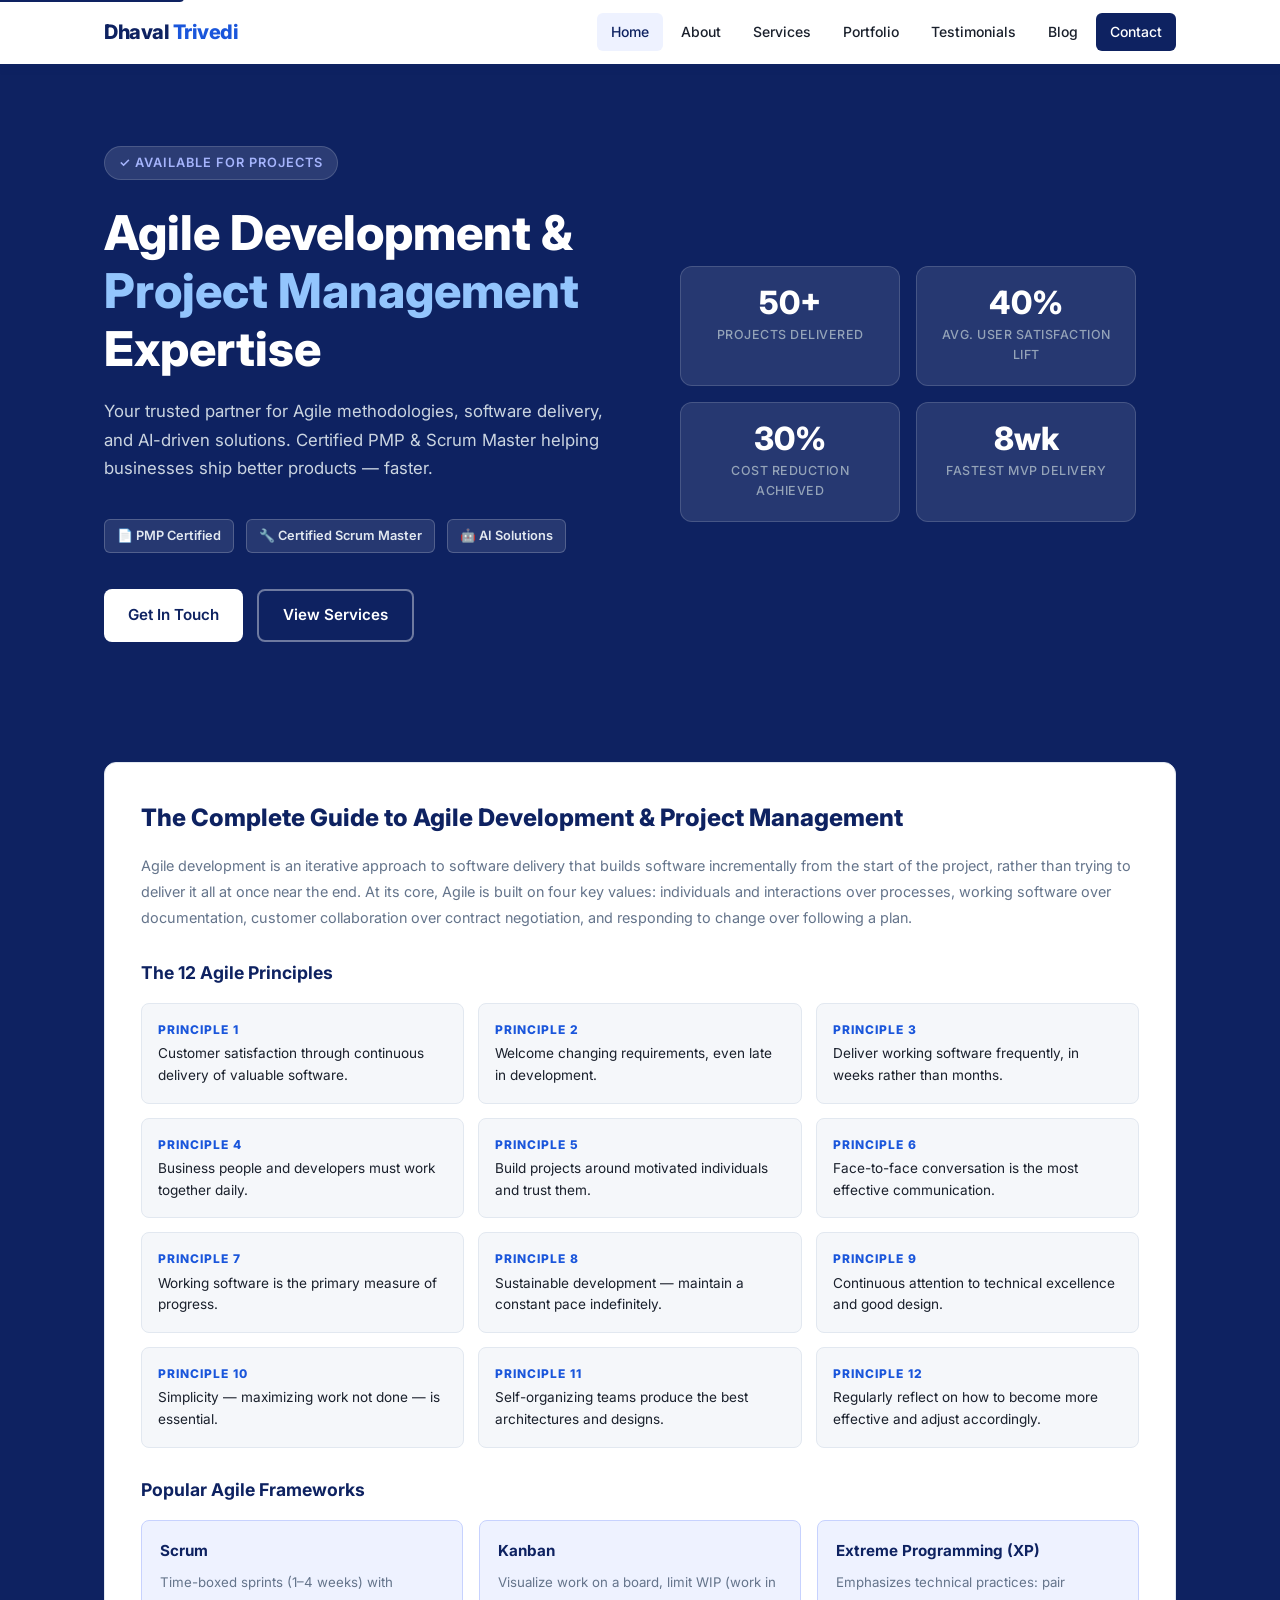
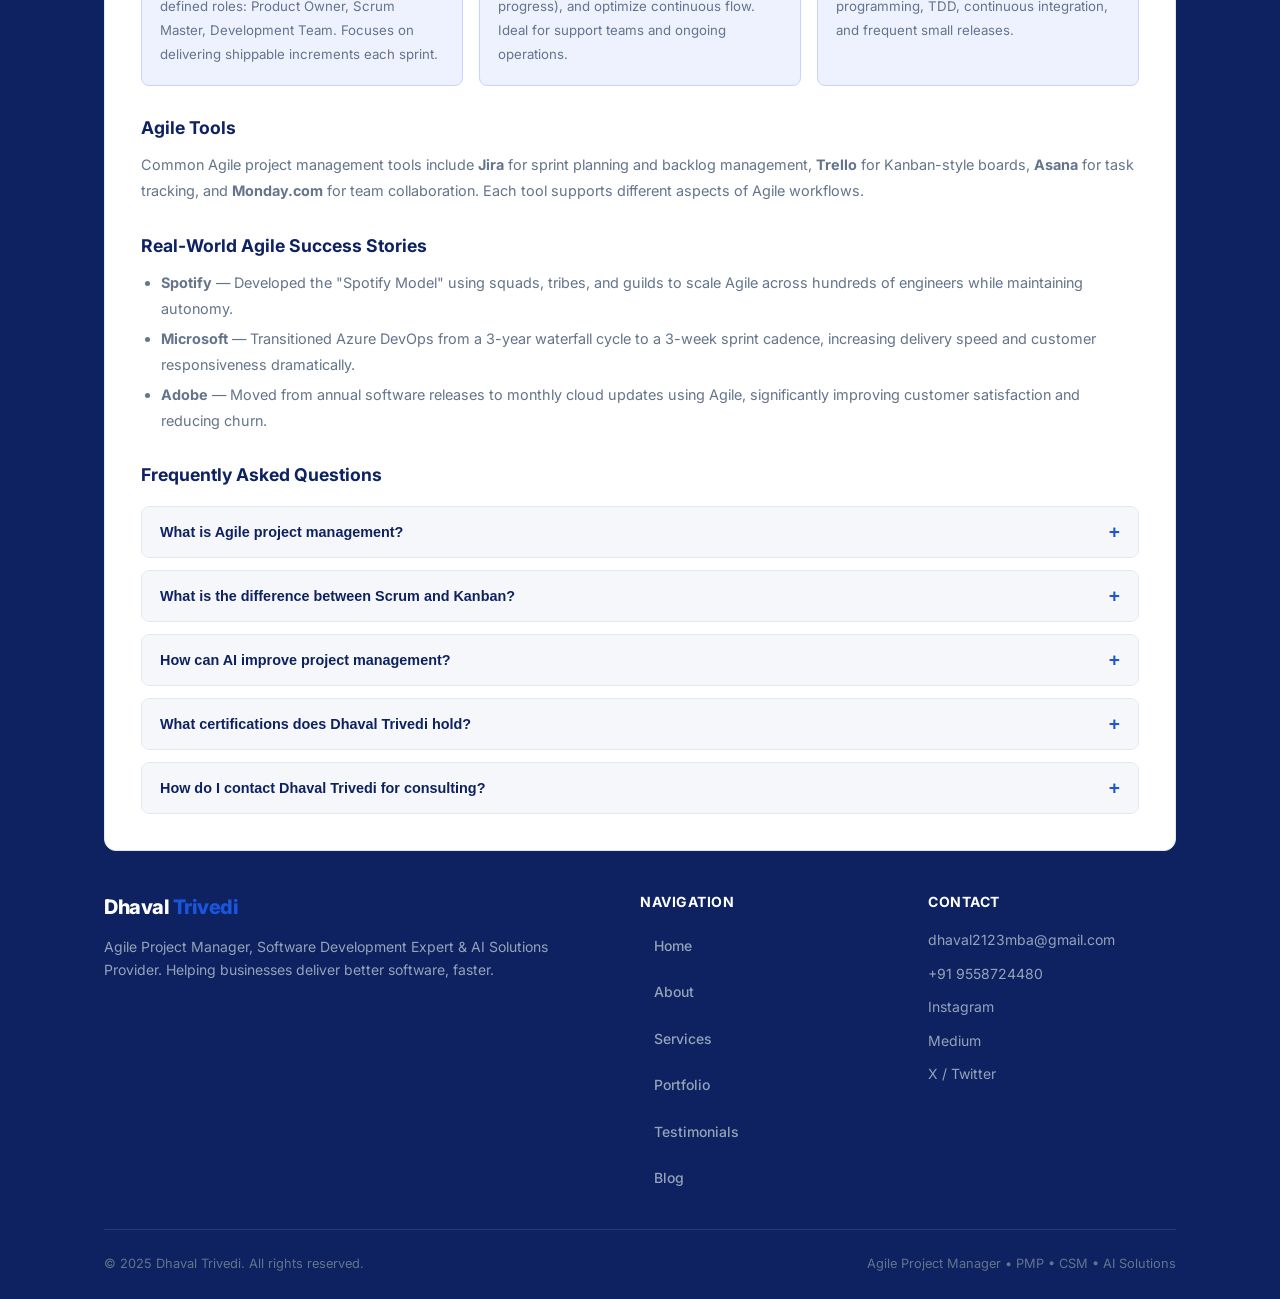
==== commit d2b63aa1: "Redesign UI/UX, update name to Trivedi, improve SEO and AI search optimization - Full UI/UX redesign" ====
--- a/index.html
+++ b/index.html
@@ -1,728 +1,2045 @@
 <!DOCTYPE html>
 <html lang="en">
 <head>
-     <meta name="viewport" content="width=device-width, initial-scale=1.0">
-    <script async src="https://pagead2.googlesyndication.com/pagead/js/adsbygoogle.js?client=ca-pub-9326807446984455"
-     crossorigin="anonymous"></script>
-    <!-- Title Tag (One of the most important SEO factors) -->
-    <title>Agile Project Management & Software Development Services | Dhaval- Management Consultant   </title>
-
-    <!-- Meta Description (Encourage click-throughs from search results) -->
-    <meta name="description" content="Offering expert Agile project management, software development, AI product development, Management Consultant and custom solutions to help businesses thrive in the digital age. Contact Dhaval for consultations.">
-
-    <!-- Meta Keywords (Old but still used by some search engines) -->
-    <meta name="keywords" content="Agile project management, software development, Management Consultant, custom software solutions, AI development, Agile coaching, Scrum Master, PMP certified, project manager, software solutions, AI product, project management services, business automation, web development, digital transformation">
-
-    <!-- Author Meta Tag (For identifying the content creator) -->
-    <meta name="author" content="Dhaval">
-
-    <!-- Open Graph (OG) Meta Tags for Social Media -->
-    <meta property="og:title" content="Agile Project Management & Software Development Services | Dhaval">
-    <meta property="og:description" content="Expert Agile project management, software development, and AI solutions by Dhaval. Get in touch for consulting, coaching, and software development services.">
-    <meta property="og:image" content="https://raw.githubusercontent.com/Dhaval-info-1/Dhaval-Makwana/main/images/download.jpeg"> <!-- Add the URL of your logo or relevant image -->
-    <meta property="og:url" content="https://dhaval-info-1.github.io/">
-    <meta property="og:type" content="website">
-
-    <!-- Twitter Card Meta Tags -->
-    <meta name="twitter:title" content="Agile Project Management & Software Development Services | Dhaval">
-    <meta name="twitter:description" content="Agile coaching and software development expertise by Dhaval. Providing innovative, customized software solutions for your business needs.">
-    <meta name="twitter:image" content="https://raw.githubusercontent.com/Dhaval-info-1/Dhaval-Makwana/main/images/download.jpeg"> <!-- Add the URL of your logo or relevant image -->
-    <meta name="twitter:card" content="summary_large_image">
-
-    <!-- Canonical Tag to prevent duplicate content issues -->
-    <link rel="canonical" href="https://dhaval-info-1.github.io/">
-
-    <!-- Favicon for better user experience and branding -->
-    <link rel="icon" href="https://raw.githubusercontent.com/Dhaval-info-1/Dhaval-Makwana/main/images/download.jpeg" type="image/x-icon">
-<!-- Google tag (gtag.js) -->
-<script async src="https://www.googletagmanager.com/gtag/js?id=G-QWKLXGZDQ9"></script>
-<script>
-  window.dataLayer = window.dataLayer || [];
-  function gtag(){dataLayer.push(arguments);}
-  gtag('js', new Date());
-
-  gtag('config', 'G-QWKLXGZDQ9');
-</script>
-
-    <!-- Structured Data (JSON-LD for better understanding by search engines) -->
-   
-<script type="application/ld+json">
-{
+  <meta charset="UTF-8">
+  <meta name="viewport" content="width=device-width, initial-scale=1.0">
+
+  <!-- Google AdSense -->
+  <script async src="https://pagead2.googlesyndication.com/pagead/js/adsbygoogle.js?client=ca-pub-9326807446984455" crossorigin="anonymous"></script>
+
+  <!-- Primary SEO -->
+  <title>Dhaval Trivedi | Agile Project Manager, Software Development & AI Solutions Expert</title>
+  <meta name="description" content="Dhaval Trivedi is a certified Agile Project Manager (PMP, CSM) and AI product development expert helping businesses deliver software faster, smarter, and at scale. Available for consulting, coaching, and custom software projects.">
+  <meta name="keywords" content="Dhaval Trivedi, Agile project management, Scrum Master, PMP certified, software development, AI product development, management consultant, Agile coaching, custom software solutions, digital transformation, AI integration, project manager India">
+  <meta name="author" content="Dhaval Trivedi">
+  <meta name="robots" content="index, follow, max-snippet:-1, max-image-preview:large, max-video-preview:-1">
+  <link rel="canonical" href="https://dhaval-info-1.github.io/">
+
+  <!-- Open Graph -->
+  <meta property="og:type" content="website">
+  <meta property="og:site_name" content="Dhaval Trivedi">
+  <meta property="og:title" content="Dhaval Trivedi | Agile Project Manager & AI Solutions Expert">
+  <meta property="og:description" content="Certified Agile Project Manager and AI Solutions Expert. Helping businesses build and deliver software products with Scrum, Kanban, and AI-driven approaches.">
+  <meta property="og:url" content="https://dhaval-info-1.github.io/">
+  <meta property="og:image" content="https://raw.githubusercontent.com/Dhaval-info-1/Dhaval-info-1.github.io/main/images/download.jpeg">
+  <meta property="og:image:width" content="1200">
+  <meta property="og:image:height" content="630">
+  <meta property="og:locale" content="en_US">
+
+  <!-- Twitter Card -->
+  <meta name="twitter:card" content="summary_large_image">
+  <meta name="twitter:site" content="@dhaval_info_">
+  <meta name="twitter:creator" content="@dhaval_info_">
+  <meta name="twitter:title" content="Dhaval Trivedi | Agile Project Manager & AI Solutions Expert">
+  <meta name="twitter:description" content="Certified Agile Project Manager (PMP, CSM) and AI product development expert. Helping teams deliver software faster and smarter.">
+  <meta name="twitter:image" content="https://raw.githubusercontent.com/Dhaval-info-1/Dhaval-info-1.github.io/main/images/download.jpeg">
+
+  <!-- Schema.org JSON-LD — AI & Search Engine Structured Data -->
+  <script type="application/ld+json">
+  {
     "@context": "https://schema.org",
-    "@type": "Organization",
-    "name": "Dhaval's Agile Project Management & Software Development",
+    "@type": "Person",
+    "name": "Dhaval Trivedi",
+    "jobTitle": "Agile Project Manager & AI Solutions Expert",
+    "description": "Certified Agile Project Manager (PMP, CSM) with expertise in software development, AI product development, and management consulting. Helping businesses transform through Agile methodologies and AI-driven solutions.",
     "url": "https://dhaval-info-1.github.io/",
-    "logo": "https://raw.githubusercontent.com/Dhaval-info-1/Dhaval-Makwana/main/images/download.jpeg",
+    "image": "https://raw.githubusercontent.com/Dhaval-info-1/Dhaval-info-1.github.io/main/images/download.jpeg",
+    "email": "dhaval2123mba@gmail.com",
+    "telephone": "+919558724480",
+    "sameAs": [
+      "https://www.instagram.com/dhaval.info/",
+      "https://medium.com/@dhaval.info",
+      "https://x.com/dhaval_info_",
+      "https://github.com/Dhaval-info-1"
+    ],
+    "knowsAbout": [
+      "Agile Project Management",
+      "Scrum",
+      "Kanban",
+      "Software Development",
+      "AI Product Development",
+      "Machine Learning",
+      "PMP Certification",
+      "Certified Scrum Master",
+      "Digital Transformation",
+      "Management Consulting"
+    ],
+    "hasCredential": [
+      {
+        "@type": "EducationalOccupationalCredential",
+        "name": "Project Management Professional (PMP)",
+        "credentialCategory": "Professional Certification"
+      },
+      {
+        "@type": "EducationalOccupationalCredential",
+        "name": "Certified Scrum Master (CSM)",
+        "credentialCategory": "Professional Certification"
+      }
+    ],
+    "offers": {
+      "@type": "Offer",
+      "name": "Agile Consulting & Software Development Services",
+      "description": "Expert consulting in Agile project management, software development, and AI product development."
+    }
+  }
+  </script>
+
+  <script type="application/ld+json">
+  {
+    "@context": "https://schema.org",
+    "@type": "FAQPage",
+    "mainEntity": [
+      {
+        "@type": "Question",
+        "name": "What is Agile project management?",
+        "acceptedAnswer": {
+          "@type": "Answer",
+          "text": "Agile project management is an iterative approach to delivering projects that focuses on collaboration, flexibility, and customer feedback. It uses frameworks like Scrum and Kanban to break work into short cycles called sprints, enabling teams to adapt quickly to change."
+        }
+      },
+      {
+        "@type": "Question",
+        "name": "What services does Dhaval Trivedi offer?",
+        "acceptedAnswer": {
+          "@type": "Answer",
+          "text": "Dhaval Trivedi offers Agile project management consulting, custom software development, AI product development, technical project management, Agile coaching and training, and AI integration in project management workflows."
+        }
+      },
+      {
+        "@type": "Question",
+        "name": "Is Dhaval Trivedi PMP certified?",
+        "acceptedAnswer": {
+          "@type": "Answer",
+          "text": "Yes, Dhaval Trivedi holds both PMP (Project Management Professional) and CSM (Certified Scrum Master) certifications, with deep expertise in Agile methodologies and enterprise software delivery."
+        }
+      },
+      {
+        "@type": "Question",
+        "name": "How can I contact Dhaval Trivedi for consulting?",
+        "acceptedAnswer": {
+          "@type": "Answer",
+          "text": "You can contact Dhaval Trivedi via email at dhaval2123mba@gmail.com, by phone at +91 9558724480, or through the contact form on this website."
+        }
+      }
+    ]
+  }
+  </script>
+
+  <script type="application/ld+json">
+  {
+    "@context": "https://schema.org",
+    "@type": "ProfessionalService",
+    "name": "Dhaval Trivedi — Agile & AI Consulting",
+    "url": "https://dhaval-info-1.github.io/",
+    "description": "Professional Agile project management, software development, and AI product development consulting services.",
+    "founder": {
+      "@type": "Person",
+      "name": "Dhaval Trivedi"
+    },
+    "serviceType": [
+      "Agile Project Management",
+      "Software Development",
+      "AI Product Development",
+      "Management Consulting",
+      "Agile Coaching"
+    ],
+    "areaServed": "Worldwide",
     "contactPoint": {
-        "@type": "ContactPoint",
-        "telephone": "+919558724480",
-        "contactType": "CEO & Founder"
-    },
-    "sameAs": [
-        "https://www.instagram.com/dhaval.info/",
-        "https://medium.com/@dhaval.info",
-        "https://x.com/dhaval_info_"
-    ]
-}
-</script>
-
-
-    <!-- Google Fonts (Optional for typography customization) -->
-    <link href="https://fonts.googleapis.com/css2?family=Roboto:wght@400;700&display=swap" rel="stylesheet">
-
-	<script>
-  window.chatBotConfig = {agentId: 288}
-</script>
-<script
-  defer
-  id="chatbot-widget-script"
-  src="https://app.swiftsupport.ai/ChatbotScripts/chatbotBubble.js">
-</script>
-	
-    <!-- Robots Meta Tag (Control search engine crawling behavior) -->
-    <meta name="robots" content="index, follow">
-    <title>Agile methodologies</title>
-    <link href="https://fonts.googleapis.com/css2?family=Montserrat:wght@400;700&family=Roboto:wght@300;400;500;700&display=swap" rel="stylesheet">
-    <link rel="stylesheet" href="css/style.css">
-    <script>
-        // JavaScript for Navigation
-        document.addEventListener('DOMContentLoaded', () => {
-            const navLinks = document.querySelectorAll('nav ul li a');
-            const sections = document.querySelectorAll('section');
-
-            navLinks.forEach(link => {
-                link.addEventListener('click', (e) => {
-                    e.preventDefault();
-                    const targetId = e.target.getAttribute('href').substring(1);
-
-                    sections.forEach(section => {
-                        section.classList.remove('active');
-                    });
-
-                    navLinks.forEach(navLink => {
-                        navLink.classList.remove('active-link');
-                    });
-
-                    document.getElementById(targetId).classList.add('active');
-                    e.target.classList.add('active-link'); // Add active-link to the clicked nav item
-                });
-            });
-
-            // Show the Home section and set its nav link to active by default
-            const homeSection = document.getElementById('home');
-            if (homeSection) {
-                homeSection.classList.add('active');
-                const homeLink = document.querySelector('nav ul li a[href="#home"]');
-                if (homeLink) {
-                    homeLink.classList.add('active-link');
-                }
-            }
-        });
-    </script>
+      "@type": "ContactPoint",
+      "email": "dhaval2123mba@gmail.com",
+      "telephone": "+919558724480",
+      "contactType": "customer service"
+    }
+  }
+  </script>
+
+  <!-- Google Analytics -->
+  <script async src="https://www.googletagmanager.com/gtag/js?id=G-QWKLXGZDQ9"></script>
+  <script>
+    window.dataLayer = window.dataLayer || [];
+    function gtag(){dataLayer.push(arguments);}
+    gtag('js', new Date());
+    gtag('config', 'G-QWKLXGZDQ9');
+  </script>
+
+  <!-- Fonts -->
+  <link rel="preconnect" href="https://fonts.googleapis.com">
+  <link rel="preconnect" href="https://fonts.gstatic.com" crossorigin>
+  <link href="https://fonts.googleapis.com/css2?family=Inter:wght@400;500;600;700;800&family=Roboto:wght@400;500;700&display=swap" rel="stylesheet">
+
+  <!-- SwiftSupport AI Chatbot -->
+  <script defer src="https://cdn.swiftsupport.ai/widget.js"></script>
+
+  <style>
+    /* ===== RESET & BASE ===== */
+    *, *::before, *::after { box-sizing: border-box; margin: 0; padding: 0; }
+
+    :root {
+      --navy:     #0E2261;
+      --blue:     #1A56DB;
+      --blue-dark:#1341B0;
+      --green:    #16A34A;
+      --white:    #FFFFFF;
+      --bg:       #F5F7FA;
+      --bg-alt:   #EEF2FF;
+      --border:   #E2E8F0;
+      --text:     #1A202C;
+      --muted:    #64748B;
+      --card-shadow: 0 2px 12px rgba(14,34,97,0.08);
+    }
+
+    html { scroll-behavior: smooth; }
+
+    body {
+      font-family: 'Inter', 'Roboto', sans-serif;
+      font-size: 16px;
+      line-height: 1.6;
+      color: var(--text);
+      background: var(--bg);
+    }
+
+    a { color: var(--blue); text-decoration: none; }
+    a:hover { text-decoration: underline; }
+    img { max-width: 100%; height: auto; display: block; }
+
+    .container {
+      max-width: 1120px;
+      margin: 0 auto;
+      padding: 0 24px;
+    }
+
+    /* ===== SKIP LINK (Accessibility) ===== */
+    .skip-link {
+      position: absolute;
+      top: -40px;
+      left: 0;
+      background: var(--navy);
+      color: white;
+      padding: 8px 16px;
+      z-index: 9999;
+      border-radius: 0 0 4px 0;
+    }
+    .skip-link:focus { top: 0; }
+
+    /* ===== HEADER / NAV ===== */
+    header {
+      position: sticky;
+      top: 0;
+      z-index: 100;
+      background: var(--white);
+      border-bottom: 2px solid var(--navy);
+      box-shadow: 0 2px 8px rgba(14,34,97,0.10);
+    }
+
+    .header-inner {
+      display: flex;
+      align-items: center;
+      justify-content: space-between;
+      height: 64px;
+    }
+
+    .logo {
+      font-size: 1.25rem;
+      font-weight: 800;
+      color: var(--navy);
+      letter-spacing: -0.5px;
+    }
+    .logo span { color: var(--blue); }
+
+    nav ul {
+      display: flex;
+      list-style: none;
+      gap: 4px;
+    }
+
+    nav ul li a {
+      display: block;
+      padding: 8px 14px;
+      font-size: 0.875rem;
+      font-weight: 500;
+      color: var(--text);
+      border-radius: 6px;
+      transition: background 0.2s, color 0.2s;
+    }
+    nav ul li a:hover,
+    nav ul li a.active {
+      background: var(--bg-alt);
+      color: var(--navy);
+      text-decoration: none;
+    }
+
+    .nav-cta {
+      background: var(--navy) !important;
+      color: var(--white) !important;
+      border-radius: 6px !important;
+    }
+    .nav-cta:hover { background: var(--blue-dark) !important; }
+
+    .hamburger {
+      display: none;
+      flex-direction: column;
+      gap: 5px;
+      cursor: pointer;
+      padding: 4px;
+    }
+    .hamburger span {
+      display: block;
+      width: 24px;
+      height: 2px;
+      background: var(--navy);
+      border-radius: 2px;
+      transition: transform 0.3s;
+    }
+
+    /* ===== SECTIONS ===== */
+    section {
+      display: none;
+      padding: 72px 0;
+    }
+    section.active { display: block; }
+
+    .section-label {
+      display: inline-block;
+      background: var(--bg-alt);
+      color: var(--navy);
+      font-size: 0.75rem;
+      font-weight: 700;
+      letter-spacing: 1.5px;
+      text-transform: uppercase;
+      padding: 4px 12px;
+      border-radius: 20px;
+      margin-bottom: 12px;
+    }
+
+    .section-title {
+      font-size: clamp(1.6rem, 3vw, 2.25rem);
+      font-weight: 800;
+      color: var(--navy);
+      line-height: 1.25;
+      margin-bottom: 12px;
+    }
+
+    .section-subtitle {
+      font-size: 1.05rem;
+      color: var(--muted);
+      max-width: 600px;
+      margin-bottom: 48px;
+    }
+
+    /* ===== HERO SECTION ===== */
+    #home {
+      display: none;
+      background: var(--navy);
+      padding: 0;
+    }
+    #home.active { display: block; }
+
+    .hero-wrap {
+      display: grid;
+      grid-template-columns: 1fr 1fr;
+      min-height: 520px;
+      align-items: center;
+    }
+
+    .hero-content {
+      padding: 80px 0 80px 0;
+    }
+
+    .hero-badge {
+      display: inline-flex;
+      align-items: center;
+      gap: 8px;
+      background: rgba(255,255,255,0.12);
+      color: #A5B4FC;
+      font-size: 0.8rem;
+      font-weight: 600;
+      letter-spacing: 1px;
+      text-transform: uppercase;
+      padding: 6px 14px;
+      border-radius: 20px;
+      margin-bottom: 24px;
+      border: 1px solid rgba(255,255,255,0.15);
+    }
+
+    .hero-title {
+      font-size: clamp(1.9rem, 4vw, 3rem);
+      font-weight: 800;
+      color: var(--white);
+      line-height: 1.2;
+      margin-bottom: 20px;
+    }
+    .hero-title em {
+      font-style: normal;
+      color: #93C5FD;
+    }
+
+    .hero-description {
+      font-size: 1.05rem;
+      color: #CBD5E1;
+      max-width: 520px;
+      margin-bottom: 36px;
+      line-height: 1.7;
+    }
+
+    .hero-certs {
+      display: flex;
+      gap: 12px;
+      flex-wrap: wrap;
+      margin-bottom: 36px;
+    }
+
+    .cert-badge {
+      display: inline-flex;
+      align-items: center;
+      gap: 6px;
+      background: rgba(255,255,255,0.10);
+      border: 1px solid rgba(255,255,255,0.20);
+      color: #E2E8F0;
+      font-size: 0.8rem;
+      font-weight: 600;
+      padding: 6px 12px;
+      border-radius: 6px;
+    }
+
+    .hero-actions {
+      display: flex;
+      gap: 14px;
+      flex-wrap: wrap;
+    }
+
+    .btn {
+      display: inline-flex;
+      align-items: center;
+      gap: 8px;
+      font-size: 0.95rem;
+      font-weight: 600;
+      padding: 12px 24px;
+      border-radius: 8px;
+      cursor: pointer;
+      transition: background 0.2s, transform 0.15s, box-shadow 0.2s;
+      text-decoration: none;
+      border: none;
+    }
+    .btn:hover { transform: translateY(-2px); text-decoration: none; }
+
+    .btn-primary {
+      background: var(--white);
+      color: var(--navy);
+    }
+    .btn-primary:hover { background: #F1F5F9; }
+
+    .btn-outline {
+      background: transparent;
+      color: var(--white);
+      border: 2px solid rgba(255,255,255,0.4);
+    }
+    .btn-outline:hover { border-color: var(--white); }
+
+    .btn-blue {
+      background: var(--blue);
+      color: var(--white);
+    }
+    .btn-blue:hover { background: var(--blue-dark); }
+
+    .btn-green {
+      background: var(--green);
+      color: var(--white);
+    }
+    .btn-green:hover { background: #15803D; }
+
+    .hero-image-side {
+      display: flex;
+      align-items: center;
+      justify-content: center;
+      padding: 40px;
+    }
+
+    .hero-stats {
+      display: grid;
+      grid-template-columns: 1fr 1fr;
+      gap: 16px;
+    }
+
+    .stat-card {
+      background: rgba(255,255,255,0.10);
+      border: 1px solid rgba(255,255,255,0.15);
+      border-radius: 12px;
+      padding: 20px;
+      text-align: center;
+    }
+
+    .stat-number {
+      font-size: 2rem;
+      font-weight: 800;
+      color: var(--white);
+      line-height: 1;
+      margin-bottom: 6px;
+    }
+
+    .stat-label {
+      font-size: 0.78rem;
+      color: #94A3B8;
+      font-weight: 500;
+      text-transform: uppercase;
+      letter-spacing: 0.5px;
+    }
+
+    /* ===== ABOUT ===== */
+    #about { background: var(--white); }
+
+    .about-grid {
+      display: grid;
+      grid-template-columns: 1fr 1.6fr;
+      gap: 64px;
+      align-items: start;
+    }
+
+    .about-photo-wrap {
+      position: relative;
+    }
+
+    .about-photo {
+      width: 100%;
+      border-radius: 12px;
+      border: 4px solid var(--border);
+    }
+
+    .about-cert-list {
+      display: flex;
+      flex-direction: column;
+      gap: 8px;
+      margin-top: 20px;
+    }
+
+    .about-cert-item {
+      display: flex;
+      align-items: center;
+      gap: 10px;
+      background: var(--bg-alt);
+      border: 1px solid var(--border);
+      border-radius: 8px;
+      padding: 10px 14px;
+      font-size: 0.875rem;
+      font-weight: 600;
+      color: var(--navy);
+    }
+
+    .cert-icon {
+      width: 28px;
+      height: 28px;
+      background: var(--navy);
+      border-radius: 6px;
+      display: flex;
+      align-items: center;
+      justify-content: center;
+      color: white;
+      font-size: 0.75rem;
+      font-weight: 800;
+      flex-shrink: 0;
+    }
+
+    .about-text p {
+      color: var(--muted);
+      margin-bottom: 16px;
+      line-height: 1.8;
+    }
+
+    .achievements-list {
+      display: flex;
+      flex-direction: column;
+      gap: 12px;
+      margin-top: 24px;
+    }
+
+    .achievement-item {
+      display: flex;
+      gap: 14px;
+      padding: 16px;
+      background: var(--bg);
+      border-radius: 10px;
+      border-left: 4px solid var(--blue);
+    }
+
+    .achievement-icon {
+      font-size: 1.4rem;
+      flex-shrink: 0;
+    }
+
+    .achievement-item h4 {
+      font-size: 0.9rem;
+      font-weight: 700;
+      color: var(--navy);
+      margin-bottom: 2px;
+    }
+
+    .achievement-item p {
+      font-size: 0.83rem;
+      color: var(--muted);
+      margin: 0;
+    }
+
+    /* ===== SERVICES ===== */
+    #services { background: var(--bg); }
+
+    .services-grid {
+      display: grid;
+      grid-template-columns: repeat(auto-fit, minmax(320px, 1fr));
+      gap: 24px;
+    }
+
+    .service-card {
+      background: var(--white);
+      border: 1px solid var(--border);
+      border-radius: 12px;
+      padding: 28px;
+      transition: box-shadow 0.2s, transform 0.2s;
+    }
+    .service-card:hover {
+      box-shadow: var(--card-shadow);
+      transform: translateY(-3px);
+    }
+
+    .service-icon {
+      width: 48px;
+      height: 48px;
+      border-radius: 10px;
+      background: var(--navy);
+      display: flex;
+      align-items: center;
+      justify-content: center;
+      margin-bottom: 18px;
+      font-size: 1.4rem;
+    }
+
+    .service-card h3 {
+      font-size: 1.05rem;
+      font-weight: 700;
+      color: var(--navy);
+      margin-bottom: 10px;
+    }
+
+    .service-card p {
+      font-size: 0.875rem;
+      color: var(--muted);
+      margin-bottom: 16px;
+      line-height: 1.7;
+    }
+
+    .service-features {
+      list-style: none;
+      display: flex;
+      flex-direction: column;
+      gap: 6px;
+    }
+
+    .service-features li {
+      font-size: 0.83rem;
+      color: var(--text);
+      display: flex;
+      align-items: center;
+      gap: 8px;
+    }
+
+    .service-features li::before {
+      content: "";
+      width: 6px;
+      height: 6px;
+      border-radius: 50%;
+      background: var(--blue);
+      flex-shrink: 0;
+    }
+
+    /* ===== PORTFOLIO ===== */
+    #portfolio { background: var(--white); }
+
+    .portfolio-grid {
+      display: grid;
+      grid-template-columns: repeat(auto-fit, minmax(320px, 1fr));
+      gap: 24px;
+    }
+
+    .project-card {
+      background: var(--bg);
+      border: 1px solid var(--border);
+      border-radius: 12px;
+      overflow: hidden;
+      transition: box-shadow 0.2s, transform 0.2s;
+    }
+    .project-card:hover {
+      box-shadow: var(--card-shadow);
+      transform: translateY(-3px);
+    }
+
+    .project-header {
+      background: var(--navy);
+      padding: 20px 24px;
+      display: flex;
+      align-items: center;
+      gap: 12px;
+    }
+
+    .project-icon {
+      font-size: 1.5rem;
+    }
+
+    .project-header h3 {
+      font-size: 0.95rem;
+      font-weight: 700;
+      color: var(--white);
+    }
+
+    .project-body {
+      padding: 20px 24px;
+    }
+
+    .project-body p {
+      font-size: 0.875rem;
+      color: var(--muted);
+      margin-bottom: 14px;
+      line-height: 1.7;
+    }
+
+    .project-tags {
+      display: flex;
+      flex-wrap: wrap;
+      gap: 6px;
+      margin-bottom: 12px;
+    }
+
+    .tag {
+      font-size: 0.75rem;
+      font-weight: 500;
+      padding: 3px 10px;
+      border-radius: 20px;
+      border: 1px solid var(--border);
+      color: var(--muted);
+      background: var(--white);
+    }
+
+    .tag-method {
+      background: var(--bg-alt);
+      color: var(--navy);
+      border-color: #C7D2FE;
+    }
+
+    .project-meta {
+      font-size: 0.78rem;
+      color: var(--muted);
+      display: flex;
+      align-items: center;
+      gap: 6px;
+    }
+
+    /* ===== TESTIMONIALS ===== */
+    #testimonials { background: var(--bg); }
+
+    .testimonials-grid {
+      display: grid;
+      grid-template-columns: repeat(auto-fit, minmax(280px, 1fr));
+      gap: 20px;
+    }
+
+    .testimonial-card {
+      background: var(--white);
+      border: 1px solid var(--border);
+      border-radius: 12px;
+      padding: 24px;
+      transition: box-shadow 0.2s;
+    }
+    .testimonial-card:hover { box-shadow: var(--card-shadow); }
+
+    .stars {
+      display: flex;
+      gap: 2px;
+      margin-bottom: 14px;
+    }
+
+    .star {
+      color: #F59E0B;
+      font-size: 0.9rem;
+    }
+    .star-half { color: #D97706; }
+
+    .testimonial-text {
+      font-size: 0.875rem;
+      color: var(--text);
+      line-height: 1.7;
+      margin-bottom: 16px;
+      font-style: italic;
+    }
+
+    .testimonial-author {
+      display: flex;
+      align-items: center;
+      gap: 10px;
+    }
+
+    .author-avatar {
+      width: 40px;
+      height: 40px;
+      border-radius: 50%;
+      background: var(--navy);
+      display: flex;
+      align-items: center;
+      justify-content: center;
+      color: white;
+      font-size: 0.875rem;
+      font-weight: 700;
+      flex-shrink: 0;
+    }
+
+    .author-name {
+      font-size: 0.875rem;
+      font-weight: 700;
+      color: var(--navy);
+    }
+
+    .author-location {
+      font-size: 0.78rem;
+      color: var(--muted);
+    }
+
+    /* ===== BLOG ===== */
+    #blog { background: var(--white); }
+
+    .blog-grid {
+      display: grid;
+      grid-template-columns: repeat(auto-fit, minmax(300px, 1fr));
+      gap: 24px;
+    }
+
+    .blog-card {
+      background: var(--bg);
+      border: 1px solid var(--border);
+      border-radius: 12px;
+      overflow: hidden;
+      transition: box-shadow 0.2s, transform 0.2s;
+    }
+    .blog-card:hover {
+      box-shadow: var(--card-shadow);
+      transform: translateY(-3px);
+    }
+
+    .blog-header-bar {
+      background: var(--navy);
+      height: 6px;
+    }
+
+    .blog-body {
+      padding: 24px;
+    }
+
+    .blog-category {
+      display: inline-block;
+      font-size: 0.72rem;
+      font-weight: 700;
+      letter-spacing: 1px;
+      text-transform: uppercase;
+      color: var(--blue);
+      margin-bottom: 10px;
+    }
+
+    .blog-body h3 {
+      font-size: 1.05rem;
+      font-weight: 700;
+      color: var(--navy);
+      margin-bottom: 10px;
+      line-height: 1.4;
+    }
+
+    .blog-body p {
+      font-size: 0.875rem;
+      color: var(--muted);
+      margin-bottom: 18px;
+      line-height: 1.7;
+    }
+
+    .blog-read-link {
+      font-size: 0.875rem;
+      font-weight: 600;
+      color: var(--blue);
+      display: inline-flex;
+      align-items: center;
+      gap: 4px;
+    }
+    .blog-read-link:hover { color: var(--blue-dark); }
+
+    /* ===== AGILE GUIDE (home section inner content) ===== */
+    .guide-section {
+      background: var(--white);
+      border-radius: 12px;
+      border: 1px solid var(--border);
+      padding: 36px;
+      margin-top: 40px;
+    }
+
+    .guide-section h2 {
+      font-size: 1.5rem;
+      font-weight: 800;
+      color: var(--navy);
+      margin-bottom: 16px;
+    }
+
+    .guide-section h3 {
+      font-size: 1.1rem;
+      font-weight: 700;
+      color: var(--navy);
+      margin-top: 28px;
+      margin-bottom: 10px;
+    }
+
+    .guide-section p, .guide-section li {
+      font-size: 0.9rem;
+      color: var(--muted);
+      line-height: 1.8;
+    }
+
+    .guide-section ul, .guide-section ol {
+      padding-left: 20px;
+      margin-bottom: 12px;
+    }
+
+    .guide-section li { margin-bottom: 4px; }
+
+    .principles-grid {
+      display: grid;
+      grid-template-columns: repeat(auto-fit, minmax(240px, 1fr));
+      gap: 14px;
+      margin-top: 16px;
+    }
+
+    .principle-card {
+      background: var(--bg);
+      border: 1px solid var(--border);
+      border-radius: 8px;
+      padding: 16px;
+      font-size: 0.85rem;
+      color: var(--text);
+    }
+
+    .principle-num {
+      font-size: 0.75rem;
+      font-weight: 800;
+      color: var(--blue);
+      text-transform: uppercase;
+      letter-spacing: 1px;
+      margin-bottom: 4px;
+    }
+
+    .frameworks-grid {
+      display: grid;
+      grid-template-columns: repeat(3, 1fr);
+      gap: 16px;
+      margin-top: 16px;
+    }
+
+    .framework-card {
+      background: var(--bg-alt);
+      border: 1px solid #C7D2FE;
+      border-radius: 8px;
+      padding: 18px;
+    }
+
+    .framework-card h4 {
+      font-size: 0.95rem;
+      font-weight: 700;
+      color: var(--navy);
+      margin-bottom: 8px;
+    }
+
+    .framework-card p {
+      font-size: 0.83rem;
+    }
+
+    .faq-list {
+      display: flex;
+      flex-direction: column;
+      gap: 12px;
+      margin-top: 16px;
+    }
+
+    .faq-item {
+      border: 1px solid var(--border);
+      border-radius: 8px;
+      overflow: hidden;
+    }
+
+    .faq-question {
+      width: 100%;
+      text-align: left;
+      background: var(--bg);
+      border: none;
+      padding: 14px 18px;
+      font-size: 0.9rem;
+      font-weight: 600;
+      color: var(--navy);
+      cursor: pointer;
+      display: flex;
+      justify-content: space-between;
+      align-items: center;
+    }
+
+    .faq-question::after {
+      content: "+";
+      font-size: 1.2rem;
+      color: var(--blue);
+      transition: transform 0.2s;
+    }
+
+    .faq-question.open::after { transform: rotate(45deg); }
+
+    .faq-answer {
+      display: none;
+      padding: 14px 18px;
+      font-size: 0.875rem;
+      color: var(--muted);
+      background: var(--white);
+      line-height: 1.7;
+    }
+
+    .faq-answer.open { display: block; }
+
+    /* ===== CONTACT ===== */
+    #contact { background: var(--bg); }
+
+    .contact-wrap {
+      display: grid;
+      grid-template-columns: 1fr 1.4fr;
+      gap: 56px;
+      align-items: start;
+    }
+
+    .contact-info h3 {
+      font-size: 1.1rem;
+      font-weight: 700;
+      color: var(--navy);
+      margin-bottom: 16px;
+    }
+
+    .contact-detail {
+      display: flex;
+      align-items: flex-start;
+      gap: 12px;
+      margin-bottom: 16px;
+    }
+
+    .contact-detail-icon {
+      width: 40px;
+      height: 40px;
+      background: var(--navy);
+      border-radius: 8px;
+      display: flex;
+      align-items: center;
+      justify-content: center;
+      color: white;
+      font-size: 1rem;
+      flex-shrink: 0;
+    }
+
+    .contact-detail-label {
+      font-size: 0.78rem;
+      font-weight: 600;
+      color: var(--muted);
+      text-transform: uppercase;
+      letter-spacing: 0.5px;
+    }
+
+    .contact-detail-value {
+      font-size: 0.9rem;
+      font-weight: 600;
+      color: var(--navy);
+    }
+
+    .social-links {
+      display: flex;
+      gap: 10px;
+      margin-top: 28px;
+    }
+
+    .social-link {
+      display: flex;
+      align-items: center;
+      justify-content: center;
+      width: 40px;
+      height: 40px;
+      background: var(--navy);
+      border-radius: 8px;
+      color: white;
+      font-size: 0.8rem;
+      font-weight: 700;
+      transition: background 0.2s;
+      text-decoration: none;
+    }
+    .social-link:hover { background: var(--blue); text-decoration: none; }
+
+    .contact-form {
+      background: var(--white);
+      border: 1px solid var(--border);
+      border-radius: 12px;
+      padding: 36px;
+    }
+
+    .form-group {
+      margin-bottom: 20px;
+    }
+
+    .form-group label {
+      display: block;
+      font-size: 0.875rem;
+      font-weight: 600;
+      color: var(--text);
+      margin-bottom: 6px;
+    }
+
+    .form-group input,
+    .form-group textarea {
+      width: 100%;
+      padding: 10px 14px;
+      font-size: 0.9rem;
+      font-family: inherit;
+      color: var(--text);
+      border: 1.5px solid var(--border);
+      border-radius: 8px;
+      background: var(--bg);
+      transition: border-color 0.2s, box-shadow 0.2s;
+      outline: none;
+    }
+
+    .form-group input:focus,
+    .form-group textarea:focus {
+      border-color: var(--blue);
+      box-shadow: 0 0 0 3px rgba(26,86,219,0.12);
+    }
+
+    .form-group textarea { resize: vertical; min-height: 120px; }
+
+    .form-status {
+      font-size: 0.875rem;
+      font-weight: 600;
+      padding: 10px 14px;
+      border-radius: 8px;
+      margin-top: 12px;
+      display: none;
+    }
+    .form-status.success { background: #DCFCE7; color: #166534; display: block; }
+    .form-status.error   { background: #FEE2E2; color: #991B1B; display: block; }
+
+    /* ===== FOOTER ===== */
+    footer {
+      background: var(--navy);
+      color: #94A3B8;
+      padding: 40px 0 24px;
+    }
+
+    .footer-inner {
+      display: grid;
+      grid-template-columns: 2fr 1fr 1fr;
+      gap: 40px;
+      margin-bottom: 32px;
+    }
+
+    .footer-brand .logo {
+      color: var(--white);
+      margin-bottom: 12px;
+    }
+
+    .footer-brand p {
+      font-size: 0.875rem;
+      line-height: 1.7;
+      color: #94A3B8;
+    }
+
+    .footer-col h4 {
+      font-size: 0.875rem;
+      font-weight: 700;
+      color: var(--white);
+      margin-bottom: 14px;
+      text-transform: uppercase;
+      letter-spacing: 0.5px;
+    }
+
+    .footer-col ul {
+      list-style: none;
+      display: flex;
+      flex-direction: column;
+      gap: 8px;
+    }
+
+    .footer-col ul li a {
+      font-size: 0.875rem;
+      color: #94A3B8;
+      transition: color 0.2s;
+    }
+    .footer-col ul li a:hover { color: var(--white); text-decoration: none; }
+
+    .footer-bottom {
+      border-top: 1px solid rgba(255,255,255,0.1);
+      padding-top: 24px;
+      display: flex;
+      align-items: center;
+      justify-content: space-between;
+      flex-wrap: wrap;
+      gap: 12px;
+    }
+
+    .footer-bottom p {
+      font-size: 0.8rem;
+      color: #64748B;
+    }
+
+    /* ===== MOBILE ===== */
+    @media (max-width: 768px) {
+      .hamburger { display: flex; }
+      nav ul {
+        display: none;
+        position: absolute;
+        top: 64px;
+        left: 0;
+        right: 0;
+        background: var(--white);
+        flex-direction: column;
+        padding: 12px;
+        border-bottom: 2px solid var(--navy);
+        box-shadow: 0 8px 16px rgba(0,0,0,0.1);
+      }
+      nav ul.open { display: flex; }
+      nav ul li a { padding: 12px 16px; }
+
+      .hero-wrap { grid-template-columns: 1fr; }
+      .hero-image-side { display: none; }
+      .hero-content { padding: 56px 0; }
+
+      .about-grid { grid-template-columns: 1fr; gap: 32px; }
+      .contact-wrap { grid-template-columns: 1fr; gap: 32px; }
+      .footer-inner { grid-template-columns: 1fr; gap: 28px; }
+      .frameworks-grid { grid-template-columns: 1fr; }
+      section { padding: 48px 0; }
+    }
+  </style>
 </head>
+
 <body>
-    <header>
-        <nav>
-            <ul>
-                <li><a href="#home">Home</a></li>
-                <li><a href="#about">About</a></li>
-                <li><a href="#services">Services</a></li>
-                <li><a href="#portfolio">Portfolio</a></li>
-                <li><a href="#testimonials">Testimonials</a></li>
-                <li><a href="#blog">Blog</a></li>
-                <li><a href="#contact">Contact</a></li>
+  <a class="skip-link" href="#main-content">Skip to main content</a>
+
+  <!-- HEADER -->
+  <header role="banner">
+    <div class="container header-inner">
+      <a href="#home" class="logo" onclick="showSection('home', this)">
+        Dhaval <span>Trivedi</span>
+      </a>
+      <nav role="navigation" aria-label="Main navigation">
+        <ul id="nav-menu">
+          <li><a href="#home"         onclick="showSection('home', this)"         class="active">Home</a></li>
+          <li><a href="#about"        onclick="showSection('about', this)"                      >About</a></li>
+          <li><a href="#services"     onclick="showSection('services', this)"                   >Services</a></li>
+          <li><a href="#portfolio"    onclick="showSection('portfolio', this)"                  >Portfolio</a></li>
+          <li><a href="#testimonials" onclick="showSection('testimonials', this)"               >Testimonials</a></li>
+          <li><a href="#blog"         onclick="showSection('blog', this)"                       >Blog</a></li>
+          <li><a href="#contact"      onclick="showSection('contact', this)" class="nav-cta"    >Contact</a></li>
+        </ul>
+      </nav>
+      <div class="hamburger" onclick="toggleMenu()" aria-label="Toggle navigation" role="button" tabindex="0">
+        <span></span><span></span><span></span>
+      </div>
+    </div>
+  </header>
+
+  <main id="main-content">
+
+    <!-- ===== HOME ===== -->
+    <section id="home" class="active" aria-labelledby="hero-heading">
+      <div class="container">
+        <div class="hero-wrap">
+          <div class="hero-content">
+            <div class="hero-badge">&#x2713; Available for Projects</div>
+            <h1 class="hero-title" id="hero-heading">
+              Agile Development &amp;<br>
+              <em>Project Management</em><br>
+              Expertise
+            </h1>
+            <p class="hero-description">
+              Your trusted partner for Agile methodologies, software delivery, and AI-driven solutions.
+              Certified PMP &amp; Scrum Master helping businesses ship better products — faster.
+            </p>
+            <div class="hero-certs">
+              <span class="cert-badge">&#128196; PMP Certified</span>
+              <span class="cert-badge">&#128295; Certified Scrum Master</span>
+              <span class="cert-badge">&#129302; AI Solutions</span>
+            </div>
+            <div class="hero-actions">
+              <a href="#contact" onclick="showSection('contact')" class="btn btn-primary">Get In Touch</a>
+              <a href="#services" onclick="showSection('services')" class="btn btn-outline">View Services</a>
+            </div>
+          </div>
+          <div class="hero-image-side" aria-hidden="true">
+            <div class="hero-stats">
+              <div class="stat-card">
+                <div class="stat-number">50+</div>
+                <div class="stat-label">Projects Delivered</div>
+              </div>
+              <div class="stat-card">
+                <div class="stat-number">40%</div>
+                <div class="stat-label">Avg. User Satisfaction Lift</div>
+              </div>
+              <div class="stat-card">
+                <div class="stat-number">30%</div>
+                <div class="stat-label">Cost Reduction Achieved</div>
+              </div>
+              <div class="stat-card">
+                <div class="stat-number">8wk</div>
+                <div class="stat-label">Fastest MVP Delivery</div>
+              </div>
+            </div>
+          </div>
+        </div>
+      </div>
+
+      <!-- Agile Guide Content (SEO value) -->
+      <div class="container">
+        <article class="guide-section">
+          <h2>The Complete Guide to Agile Development &amp; Project Management</h2>
+          <p>
+            Agile development is an iterative approach to software delivery that builds software incrementally from the start of the project, rather than trying to deliver it all at once near the end.
+            At its core, Agile is built on four key values: individuals and interactions over processes, working software over documentation, customer collaboration over contract negotiation, and responding to change over following a plan.
+          </p>
+
+          <h3>The 12 Agile Principles</h3>
+          <div class="principles-grid">
+            <div class="principle-card"><div class="principle-num">Principle 1</div>Customer satisfaction through continuous delivery of valuable software.</div>
+            <div class="principle-card"><div class="principle-num">Principle 2</div>Welcome changing requirements, even late in development.</div>
+            <div class="principle-card"><div class="principle-num">Principle 3</div>Deliver working software frequently, in weeks rather than months.</div>
+            <div class="principle-card"><div class="principle-num">Principle 4</div>Business people and developers must work together daily.</div>
+            <div class="principle-card"><div class="principle-num">Principle 5</div>Build projects around motivated individuals and trust them.</div>
+            <div class="principle-card"><div class="principle-num">Principle 6</div>Face-to-face conversation is the most effective communication.</div>
+            <div class="principle-card"><div class="principle-num">Principle 7</div>Working software is the primary measure of progress.</div>
+            <div class="principle-card"><div class="principle-num">Principle 8</div>Sustainable development — maintain a constant pace indefinitely.</div>
+            <div class="principle-card"><div class="principle-num">Principle 9</div>Continuous attention to technical excellence and good design.</div>
+            <div class="principle-card"><div class="principle-num">Principle 10</div>Simplicity — maximizing work not done — is essential.</div>
+            <div class="principle-card"><div class="principle-num">Principle 11</div>Self-organizing teams produce the best architectures and designs.</div>
+            <div class="principle-card"><div class="principle-num">Principle 12</div>Regularly reflect on how to become more effective and adjust accordingly.</div>
+          </div>
+
+          <h3>Popular Agile Frameworks</h3>
+          <div class="frameworks-grid">
+            <div class="framework-card">
+              <h4>Scrum</h4>
+              <p>Time-boxed sprints (1–4 weeks) with defined roles: Product Owner, Scrum Master, Development Team. Focuses on delivering shippable increments each sprint.</p>
+            </div>
+            <div class="framework-card">
+              <h4>Kanban</h4>
+              <p>Visualize work on a board, limit WIP (work in progress), and optimize continuous flow. Ideal for support teams and ongoing operations.</p>
+            </div>
+            <div class="framework-card">
+              <h4>Extreme Programming (XP)</h4>
+              <p>Emphasizes technical practices: pair programming, TDD, continuous integration, and frequent small releases.</p>
+            </div>
+          </div>
+
+          <h3>Agile Tools</h3>
+          <p>
+            Common Agile project management tools include <strong>Jira</strong> for sprint planning and backlog management, <strong>Trello</strong> for Kanban-style boards, <strong>Asana</strong> for task tracking, and <strong>Monday.com</strong> for team collaboration. Each tool supports different aspects of Agile workflows.
+          </p>
+
+          <h3>Real-World Agile Success Stories</h3>
+          <ul>
+            <li><strong>Spotify</strong> — Developed the "Spotify Model" using squads, tribes, and guilds to scale Agile across hundreds of engineers while maintaining autonomy.</li>
+            <li><strong>Microsoft</strong> — Transitioned Azure DevOps from a 3-year waterfall cycle to a 3-week sprint cadence, increasing delivery speed and customer responsiveness dramatically.</li>
+            <li><strong>Adobe</strong> — Moved from annual software releases to monthly cloud updates using Agile, significantly improving customer satisfaction and reducing churn.</li>
+          </ul>
+
+          <h3>Frequently Asked Questions</h3>
+          <div class="faq-list">
+            <div class="faq-item">
+              <button class="faq-question" onclick="toggleFaq(this)">What is Agile project management?</button>
+              <div class="faq-answer">Agile project management is an iterative approach that delivers projects in short cycles, emphasizing collaboration, flexibility, and continuous improvement. It prioritizes working software over comprehensive documentation and customer collaboration over contract negotiation.</div>
+            </div>
+            <div class="faq-item">
+              <button class="faq-question" onclick="toggleFaq(this)">What is the difference between Scrum and Kanban?</button>
+              <div class="faq-answer">Scrum uses fixed-length sprints with defined ceremonies and roles (Sprint Planning, Daily Standup, Sprint Review, Retrospective). Kanban uses a continuous flow model without fixed iterations, focusing on visualizing workflow and limiting work in progress. Scrum is best for teams building products; Kanban suits teams managing ongoing requests.</div>
+            </div>
+            <div class="faq-item">
+              <button class="faq-question" onclick="toggleFaq(this)">How can AI improve project management?</button>
+              <div class="faq-answer">AI enhances project management through predictive analytics (identifying risks before they occur), automated reporting, intelligent resource allocation, natural language processing for meeting summaries, and AI-assisted sprint planning. Tools like AI-enhanced Jira plugins and Monday.com AI features are already in use.</div>
+            </div>
+            <div class="faq-item">
+              <button class="faq-question" onclick="toggleFaq(this)">What certifications does Dhaval Trivedi hold?</button>
+              <div class="faq-answer">Dhaval Trivedi holds both PMP (Project Management Professional) certification and CSM (Certified Scrum Master) certification, representing expertise in both traditional and Agile project management methodologies.</div>
+            </div>
+            <div class="faq-item">
+              <button class="faq-question" onclick="toggleFaq(this)">How do I contact Dhaval Trivedi for consulting?</button>
+              <div class="faq-answer">You can reach Dhaval via email at dhaval2123mba@gmail.com, by phone at +91 9558724480, or through the Contact section on this website. Dhaval is available for Agile coaching, project management consulting, software development, and AI product development engagements.</div>
+            </div>
+          </div>
+        </article>
+      </div>
+    </section>
+
+    <!-- ===== ABOUT ===== -->
+    <section id="about" aria-labelledby="about-heading">
+      <div class="container">
+        <div class="section-label">About</div>
+        <h2 class="section-title" id="about-heading">About Dhaval Trivedi</h2>
+        <p class="section-subtitle">Certified Agile leader and software strategist with a track record of delivering enterprise-grade products on time and within budget.</p>
+
+        <div class="about-grid">
+          <div class="about-photo-wrap">
+            <img src="images/download.jpeg"
+                 alt="Dhaval Trivedi — Agile Project Manager and AI Solutions Expert"
+                 class="about-photo"
+                 width="400" height="400"
+                 loading="lazy">
+            <div class="about-cert-list">
+              <div class="about-cert-item">
+                <div class="cert-icon">PMP</div>
+                Project Management Professional (PMP)
+              </div>
+              <div class="about-cert-item">
+                <div class="cert-icon">CSM</div>
+                Certified Scrum Master (CSM)
+              </div>
+            </div>
+          </div>
+
+          <div class="about-text">
+            <p>
+              I'm <strong>Dhaval Trivedi</strong>, an Agile Project Management Specialist, Software Development Expert, and AI-Driven Solutions Provider. With years of experience delivering enterprise software, I help businesses move from idea to shipped product — on schedule and under budget.
+            </p>
+            <p>
+              My journey began in college where I fell in love with software delivery. I progressed through team lead roles, became a dedicated Agile practitioner, and now serve as an expert coach and consultant — working with startups, scaleups, and enterprise teams globally.
+            </p>
+            <p>
+              I specialize in bridging the gap between business strategy and technical execution, translating complex requirements into clear roadmaps that development teams can act on immediately. My approach combines proven Agile frameworks with modern AI tooling to maximize velocity and quality.
+            </p>
+
+            <div class="achievements-list">
+              <div class="achievement-item">
+                <div class="achievement-icon">&#128200;</div>
+                <div>
+                  <h4>Legacy System Migration</h4>
+                  <p>Led migration project achieving 30% cost reduction while maintaining zero downtime throughout transition.</p>
+                </div>
+              </div>
+              <div class="achievement-item">
+                <div class="achievement-icon">&#129302;</div>
+                <div>
+                  <h4>AI Chatbot Development</h4>
+                  <p>Delivered enterprise AI chatbot resulting in 40% increase in user satisfaction scores within 3 months of launch.</p>
+                </div>
+              </div>
+              <div class="achievement-item">
+                <div class="achievement-icon">&#128640;</div>
+                <div>
+                  <h4>MVP in 8 Weeks</h4>
+                  <p>Managed cross-functional team to deliver full startup MVP in 8 weeks, enabling Series A fundraise.</p>
+                </div>
+              </div>
+            </div>
+          </div>
+        </div>
+      </div>
+    </section>
+
+    <!-- ===== SERVICES ===== -->
+    <section id="services" aria-labelledby="services-heading">
+      <div class="container">
+        <div class="section-label">Services</div>
+        <h2 class="section-title" id="services-heading">How I Can Help Your Business</h2>
+        <p class="section-subtitle">From Agile coaching to full AI product development — practical, results-driven services for modern software teams.</p>
+
+        <div class="services-grid">
+
+          <article class="service-card" itemscope itemtype="https://schema.org/Service">
+            <div class="service-icon" aria-hidden="true">&#129302;</div>
+            <h3 itemprop="name">AI Product Development</h3>
+            <p itemprop="description">Build intelligent, scalable AI-powered applications — from chatbots to recommendation engines and predictive analytics platforms.</p>
+            <ul class="service-features">
+              <li>AI-powered chatbots &amp; assistants</li>
+              <li>Machine learning &amp; deep learning integration</li>
+              <li>Recommendation &amp; predictive systems</li>
+              <li>Custom AI pipeline development</li>
+              <li>Team training &amp; AI onboarding</li>
             </ul>
+          </article>
+
+          <article class="service-card" itemscope itemtype="https://schema.org/Service">
+            <div class="service-icon" aria-hidden="true">&#128203;</div>
+            <h3 itemprop="name">Agile Project Management</h3>
+            <p itemprop="description">End-to-end Agile delivery management using Scrum and Kanban — from sprint planning to stakeholder reporting and risk mitigation.</p>
+            <ul class="service-features">
+              <li>Scrum framework implementation</li>
+              <li>Kanban workflow optimization</li>
+              <li>Roadmap &amp; release planning</li>
+              <li>Risk identification &amp; mitigation</li>
+              <li>Stakeholder communication cadence</li>
+            </ul>
+          </article>
+
+          <article class="service-card" itemscope itemtype="https://schema.org/Service">
+            <div class="service-icon" aria-hidden="true">&#128187;</div>
+            <h3 itemprop="name">Custom Software Development</h3>
+            <p itemprop="description">Full-stack web, mobile, and enterprise application development tailored to your business requirements and long-term scalability needs.</p>
+            <ul class="service-features">
+              <li>Enterprise web &amp; mobile applications</li>
+              <li>Cloud-native solutions (AWS, GCP)</li>
+              <li>API design &amp; third-party integrations</li>
+              <li>Database design &amp; optimization</li>
+              <li>Ongoing maintenance &amp; support</li>
+            </ul>
+          </article>
+
+          <article class="service-card" itemscope itemtype="https://schema.org/Service">
+            <div class="service-icon" aria-hidden="true">&#128269;</div>
+            <h3 itemprop="name">Technical Project Management</h3>
+            <p itemprop="description">Bridge business goals and engineering delivery — defining scope, building realistic schedules, and keeping cross-functional teams aligned.</p>
+            <ul class="service-features">
+              <li>Project scope &amp; requirements definition</li>
+              <li>Budget &amp; timeline estimation</li>
+              <li>Cross-functional team coordination</li>
+              <li>Jira, Asana &amp; Trello setup &amp; governance</li>
+              <li>Compliance &amp; quality standards</li>
+            </ul>
+          </article>
+
+          <article class="service-card" itemscope itemtype="https://schema.org/Service">
+            <div class="service-icon" aria-hidden="true">&#127979;</div>
+            <h3 itemprop="name">Agile Coaching &amp; Training</h3>
+            <p itemprop="description">Transform your team's delivery culture with hands-on Agile coaching, Scrum workshops, and Kanban flow training.</p>
+            <ul class="service-features">
+              <li>Scrum ceremonies &amp; artefact coaching</li>
+              <li>Kanban training &amp; WIP optimization</li>
+              <li>Agile mindset &amp; culture building</li>
+              <li>New team onboarding support</li>
+              <li>Continuous improvement facilitation</li>
+            </ul>
+          </article>
+
+          <article class="service-card" itemscope itemtype="https://schema.org/Service">
+            <div class="service-icon" aria-hidden="true">&#128200;</div>
+            <h3 itemprop="name">AI Integration in Project Management</h3>
+            <p itemprop="description">Embed AI into your project workflows — automated reporting, intelligent forecasting, and AI-assisted task prioritization.</p>
+            <ul class="service-features">
+              <li>Predictive analytics &amp; risk forecasting</li>
+              <li>AI-powered sprint &amp; backlog management</li>
+              <li>Automated reporting &amp; dashboards</li>
+              <li>AI tool integration (Jira, Trello plugins)</li>
+              <li>Team productivity analytics</li>
+            </ul>
+          </article>
+
+        </div>
+      </div>
+    </section>
+
+    <!-- ===== PORTFOLIO ===== -->
+    <section id="portfolio" aria-labelledby="portfolio-heading">
+      <div class="container">
+        <div class="section-label">Portfolio</div>
+        <h2 class="section-title" id="portfolio-heading">Recent Projects</h2>
+        <p class="section-subtitle">A selection of software, AI, and project management engagements delivered across industries.</p>
+
+        <div class="portfolio-grid">
+
+          <article class="project-card">
+            <div class="project-header">
+              <span class="project-icon" aria-hidden="true">&#129302;</span>
+              <h3>AI Customer Support Assistant</h3>
+            </div>
+            <div class="project-body">
+              <p>Scalable AI-powered chatbot for a SaaS company featuring multi-channel integration, sentiment analysis, and self-learning capabilities.</p>
+              <div class="project-tags">
+                <span class="tag">Python</span>
+                <span class="tag">TensorFlow</span>
+                <span class="tag">Dialogflow</span>
+                <span class="tag">Firebase</span>
+                <span class="tag">Google Cloud</span>
+                <span class="tag tag-method">Scrum</span>
+              </div>
+              <p class="project-meta">&#128200; 40% user satisfaction increase</p>
+            </div>
+          </article>
+
+          <article class="project-card">
+            <div class="project-header">
+              <span class="project-icon" aria-hidden="true">&#127947;</span>
+              <h3>Fitness Tracking App</h3>
+            </div>
+            <div class="project-body">
+              <p>Cross-platform mobile application with wearable device integration, analytics dashboards, push notifications, and social sharing features.</p>
+              <div class="project-tags">
+                <span class="tag">React Native</span>
+                <span class="tag">Node.js</span>
+                <span class="tag">MongoDB</span>
+                <span class="tag tag-method">Kanban</span>
+              </div>
+              <p class="project-meta">&#128241; iOS &amp; Android</p>
+            </div>
+          </article>
+
+          <article class="project-card">
+            <div class="project-header">
+              <span class="project-icon" aria-hidden="true">&#128274;</span>
+              <h3>Cybersecurity Vulnerability Assessment</h3>
+            </div>
+            <div class="project-body">
+              <p>Comprehensive penetration testing and security evaluation for a fintech company, including ISO 27001 compliance audit and remediation roadmap.</p>
+              <div class="project-tags">
+                <span class="tag">Kali Linux</span>
+                <span class="tag">OWASP ZAP</span>
+                <span class="tag">Metasploit</span>
+                <span class="tag tag-method">ISO 27001</span>
+              </div>
+              <p class="project-meta">&#128737;&#65039; Fintech security</p>
+            </div>
+          </article>
+
+          <article class="project-card">
+            <div class="project-header">
+              <span class="project-icon" aria-hidden="true">&#128202;</span>
+              <h3>E-Commerce Analytics Dashboard</h3>
+            </div>
+            <div class="project-body">
+              <p>Real-time sales trends and customer behavior analytics platform with custom reporting, multi-source data integration, and Power BI visualizations.</p>
+              <div class="project-tags">
+                <span class="tag">Angular</span>
+                <span class="tag">Node.js</span>
+                <span class="tag">MySQL</span>
+                <span class="tag">Power BI</span>
+                <span class="tag tag-method">Agile</span>
+              </div>
+              <p class="project-meta">&#128722; E-Commerce analytics</p>
+            </div>
+          </article>
+
+          <article class="project-card">
+            <div class="project-header">
+              <span class="project-icon" aria-hidden="true">&#127973;</span>
+              <h3>Healthcare Management System</h3>
+            </div>
+            <div class="project-body">
+              <p>HIPAA-compliant clinic management system covering appointment scheduling, patient records, billing, and AWS-powered infrastructure.</p>
+              <div class="project-tags">
+                <span class="tag">PHP</span>
+                <span class="tag">Laravel</span>
+                <span class="tag">PostgreSQL</span>
+                <span class="tag">AWS</span>
+                <span class="tag tag-method">HIPAA</span>
+              </div>
+              <p class="project-meta">&#127973; Healthcare industry</p>
+            </div>
+          </article>
+
+          <article class="project-card">
+            <div class="project-header">
+              <span class="project-icon" aria-hidden="true">&#127891;</span>
+              <h3>Learning Management Platform</h3>
+            </div>
+            <div class="project-body">
+              <p>Full-featured online course delivery platform with interactive video, quizzes, progress tracking, certifications, and instructor admin dashboards.</p>
+              <div class="project-tags">
+                <span class="tag">React.js</span>
+                <span class="tag">Django</span>
+                <span class="tag">PostgreSQL</span>
+                <span class="tag tag-method">Scrum</span>
+              </div>
+              <p class="project-meta">&#127891; EdTech platform</p>
+            </div>
+          </article>
+
+          <article class="project-card">
+            <div class="project-header">
+              <span class="project-icon" aria-hidden="true">&#128230;</span>
+              <h3>Real-Time Inventory Tracker</h3>
+            </div>
+            <div class="project-body">
+              <p>Logistics inventory management system with barcode/RFID integration, real-time stock updates, customizable reports, and ERP system integration.</p>
+              <div class="project-tags">
+                <span class="tag">Java</span>
+                <span class="tag">Spring Boot</span>
+                <span class="tag">MongoDB</span>
+                <span class="tag">RabbitMQ</span>
+                <span class="tag tag-method">Kanban</span>
+              </div>
+              <p class="project-meta">&#128230; Logistics &amp; supply chain</p>
+            </div>
+          </article>
+
+        </div>
+      </div>
+    </section>
+
+    <!-- ===== TESTIMONIALS ===== -->
+    <section id="testimonials" aria-labelledby="testimonials-heading">
+      <div class="container">
+        <div class="section-label">Testimonials</div>
+        <h2 class="section-title" id="testimonials-heading">What Clients Say</h2>
+        <p class="section-subtitle">Real feedback from clients across the US, UK, and beyond.</p>
+
+        <div class="testimonials-grid">
+
+          <article class="testimonial-card" itemscope itemtype="https://schema.org/Review">
+            <div class="stars" aria-label="4.5 out of 5 stars">
+              <span class="star">&#9733;</span><span class="star">&#9733;</span><span class="star">&#9733;</span><span class="star">&#9733;</span><span class="star star-half">&#9733;</span>
+            </div>
+            <p class="testimonial-text" itemprop="reviewBody">"Dhaval Trivedi transformed how our team approaches sprints. Delivery velocity improved by 35% within two months. Highly recommend for any team struggling with Agile adoption."</p>
+            <div class="testimonial-author">
+              <div class="author-avatar">EJ</div>
+              <div>
+                <div class="author-name" itemprop="author">Emily Johnson</div>
+                <div class="author-location">New York, USA</div>
+              </div>
+            </div>
+          </article>
+
+          <article class="testimonial-card" itemscope itemtype="https://schema.org/Review">
+            <div class="stars" aria-label="5 out of 5 stars">
+              <span class="star">&#9733;</span><span class="star">&#9733;</span><span class="star">&#9733;</span><span class="star">&#9733;</span><span class="star">&#9733;</span>
+            </div>
+            <p class="testimonial-text" itemprop="reviewBody">"Outstanding project management skills. Dhaval delivered our complex software project 2 weeks ahead of schedule. His Agile coaching helped our entire team level up."</p>
+            <div class="testimonial-author">
+              <div class="author-avatar">MB</div>
+              <div>
+                <div class="author-name" itemprop="author">Michael Brown</div>
+                <div class="author-location">London, UK</div>
+              </div>
+            </div>
+          </article>
+
+          <article class="testimonial-card" itemscope itemtype="https://schema.org/Review">
+            <div class="stars" aria-label="4.5 out of 5 stars">
+              <span class="star">&#9733;</span><span class="star">&#9733;</span><span class="star">&#9733;</span><span class="star">&#9733;</span><span class="star star-half">&#9733;</span>
+            </div>
+            <p class="testimonial-text" itemprop="reviewBody">"The AI integration work Dhaval led was exceptional. Our support team now handles 3x more queries with the chatbot he built. Clear communication throughout."</p>
+            <div class="testimonial-author">
+              <div class="author-avatar">OS</div>
+              <div>
+                <div class="author-name" itemprop="author">Olivia Smith</div>
+                <div class="author-location">Manchester, UK</div>
+              </div>
+            </div>
+          </article>
+
+          <article class="testimonial-card" itemscope itemtype="https://schema.org/Review">
+            <div class="stars" aria-label="4 out of 5 stars">
+              <span class="star">&#9733;</span><span class="star">&#9733;</span><span class="star">&#9733;</span><span class="star">&#9733;</span><span class="star" style="color:#E2E8F0;">&#9733;</span>
+            </div>
+            <p class="testimonial-text" itemprop="reviewBody">"Dhaval brought structure and clarity to a chaotic project. His risk management approach helped us avoid two major potential delays. Solid professional."</p>
+            <div class="testimonial-author">
+              <div class="author-avatar">ED</div>
+              <div>
+                <div class="author-name" itemprop="author">Ethan Davis</div>
+                <div class="author-location">California, USA</div>
+              </div>
+            </div>
+          </article>
+
+          <article class="testimonial-card" itemscope itemtype="https://schema.org/Review">
+            <div class="stars" aria-label="5 out of 5 stars">
+              <span class="star">&#9733;</span><span class="star">&#9733;</span><span class="star">&#9733;</span><span class="star">&#9733;</span><span class="star">&#9733;</span>
+            </div>
+            <p class="testimonial-text" itemprop="reviewBody">"Best Scrum Master I've worked with. Dhaval's workshops were practical, not theoretical. The team immediately applied what they learned — retrospectives became genuinely productive."</p>
+            <div class="testimonial-author">
+              <div class="author-avatar">CW</div>
+              <div>
+                <div class="author-name" itemprop="author">Charlotte Wilson</div>
+                <div class="author-location">Glasgow, UK</div>
+              </div>
+            </div>
+          </article>
+
+          <article class="testimonial-card" itemscope itemtype="https://schema.org/Review">
+            <div class="stars" aria-label="5 out of 5 stars">
+              <span class="star">&#9733;</span><span class="star">&#9733;</span><span class="star">&#9733;</span><span class="star">&#9733;</span><span class="star">&#9733;</span>
+            </div>
+            <p class="testimonial-text" itemprop="reviewBody">"We hired Dhaval to rescue a stalled project. He had it back on track in under 3 weeks. Exceptional leadership and technical judgment. Would hire again without hesitation."</p>
+            <div class="testimonial-author">
+              <div class="author-avatar">LW</div>
+              <div>
+                <div class="author-name" itemprop="author">Liam Walker</div>
+                <div class="author-location">Texas, USA</div>
+              </div>
+            </div>
+          </article>
+
+          <article class="testimonial-card" itemscope itemtype="https://schema.org/Review">
+            <div class="stars" aria-label="4.5 out of 5 stars">
+              <span class="star">&#9733;</span><span class="star">&#9733;</span><span class="star">&#9733;</span><span class="star">&#9733;</span><span class="star star-half">&#9733;</span>
+            </div>
+            <p class="testimonial-text" itemprop="reviewBody">"Dhaval's approach to stakeholder management was impressive. He kept everyone aligned without causing friction. Our project launched on budget for the first time in years."</p>
+            <div class="testimonial-author">
+              <div class="author-avatar">IJ</div>
+              <div>
+                <div class="author-name" itemprop="author">Isabella Jones</div>
+                <div class="author-location">Edinburgh, UK</div>
+              </div>
+            </div>
+          </article>
+
+          <article class="testimonial-card" itemscope itemtype="https://schema.org/Review">
+            <div class="stars" aria-label="4 out of 5 stars">
+              <span class="star">&#9733;</span><span class="star">&#9733;</span><span class="star">&#9733;</span><span class="star">&#9733;</span><span class="star" style="color:#E2E8F0;">&#9733;</span>
+            </div>
+            <p class="testimonial-text" itemprop="reviewBody">"Very knowledgeable about AI integration in workflows. Helped us automate our reporting pipeline. Saved the team roughly 8 hours per week. Great ROI."</p>
+            <div class="testimonial-author">
+              <div class="author-avatar">NH</div>
+              <div>
+                <div class="author-name" itemprop="author">Noah Harris</div>
+                <div class="author-location">Florida, USA</div>
+              </div>
+            </div>
+          </article>
+
+          <article class="testimonial-card" itemscope itemtype="https://schema.org/Review">
+            <div class="stars" aria-label="5 out of 5 stars">
+              <span class="star">&#9733;</span><span class="star">&#9733;</span><span class="star">&#9733;</span><span class="star">&#9733;</span><span class="star">&#9733;</span>
+            </div>
+            <p class="testimonial-text" itemprop="reviewBody">"Dhaval helped us migrate a legacy system that three other consultants said was too risky. His methodical Agile approach made it seamless and 30% cheaper than expected."</p>
+            <div class="testimonial-author">
+              <div class="author-avatar">AT</div>
+              <div>
+                <div class="author-name" itemprop="author">Ava Taylor</div>
+                <div class="author-location">Birmingham, UK</div>
+              </div>
+            </div>
+          </article>
+
+          <article class="testimonial-card" itemscope itemtype="https://schema.org/Review">
+            <div class="stars" aria-label="4.5 out of 5 stars">
+              <span class="star">&#9733;</span><span class="star">&#9733;</span><span class="star">&#9733;</span><span class="star">&#9733;</span><span class="star star-half">&#9733;</span>
+            </div>
+            <p class="testimonial-text" itemprop="reviewBody">"Top-tier consulting experience. Dhaval understands both the tech and the business side — rare combination. Our engineering-business alignment is now the best it's ever been."</p>
+            <div class="testimonial-author">
+              <div class="author-avatar">MA</div>
+              <div>
+                <div class="author-name" itemprop="author">Mason Anderson</div>
+                <div class="author-location">Seattle, USA</div>
+              </div>
+            </div>
+          </article>
+
+        </div>
+      </div>
+    </section>
+
+    <!-- ===== BLOG ===== -->
+    <section id="blog" aria-labelledby="blog-heading">
+      <div class="container">
+        <div class="section-label">Blog</div>
+        <h2 class="section-title" id="blog-heading">Insights &amp; Articles</h2>
+        <p class="section-subtitle">Practical perspectives on Agile, software delivery, and AI in project management.</p>
+
+        <div class="blog-grid">
+
+          <article class="blog-card" itemscope itemtype="https://schema.org/BlogPosting">
+            <div class="blog-header-bar"></div>
+            <div class="blog-body">
+              <span class="blog-category">Agile</span>
+              <h3 itemprop="headline">Understanding Agile Methodologies: A Practical Guide</h3>
+              <p itemprop="description">Agile methodologies promote continuous iteration throughout the development lifecycle. Learn the core principles, how Scrum and Kanban differ, and how to choose the right framework for your team.</p>
+              <a href="blog/post1.html" class="blog-read-link" itemprop="url">Read Article &#8594;</a>
+            </div>
+          </article>
+
+          <article class="blog-card" itemscope itemtype="https://schema.org/BlogPosting">
+            <div class="blog-header-bar"></div>
+            <div class="blog-body">
+              <span class="blog-category">AI &amp; Project Management</span>
+              <h3 itemprop="headline">The Rise of AI in Project Management</h3>
+              <p itemprop="description">AI is reshaping how project managers work — from automated risk prediction to intelligent sprint planning. Explore practical AI use cases that are already delivering results in real teams today.</p>
+              <a href="blog/post2.html" class="blog-read-link" itemprop="url">Read Article &#8594;</a>
+            </div>
+          </article>
+
+        </div>
+      </div>
+    </section>
+
+    <!-- ===== CONTACT ===== -->
+    <section id="contact" aria-labelledby="contact-heading">
+      <div class="container">
+        <div class="section-label">Contact</div>
+        <h2 class="section-title" id="contact-heading">Let's Work Together</h2>
+        <p class="section-subtitle">Ready to improve your software delivery or build your next AI product? Get in touch.</p>
+
+        <div class="contact-wrap">
+          <div class="contact-info" itemscope itemtype="https://schema.org/Person">
+            <meta itemprop="name" content="Dhaval Trivedi">
+
+            <h3>Contact Dhaval Trivedi</h3>
+
+            <div class="contact-detail">
+              <div class="contact-detail-icon" aria-hidden="true">&#9993;</div>
+              <div>
+                <div class="contact-detail-label">Email</div>
+                <a href="mailto:dhaval2123mba@gmail.com" class="contact-detail-value" itemprop="email">dhaval2123mba@gmail.com</a>
+              </div>
+            </div>
+
+            <div class="contact-detail">
+              <div class="contact-detail-icon" aria-hidden="true">&#128222;</div>
+              <div>
+                <div class="contact-detail-label">Phone</div>
+                <a href="tel:+919558724480" class="contact-detail-value" itemprop="telephone">+91 9558724480</a>
+              </div>
+            </div>
+
+            <div class="contact-detail">
+              <div class="contact-detail-icon" aria-hidden="true">&#127758;</div>
+              <div>
+                <div class="contact-detail-label">Availability</div>
+                <div class="contact-detail-value">Worldwide &mdash; Remote &amp; On-site</div>
+              </div>
+            </div>
+
+            <div class="social-links">
+              <a href="https://www.instagram.com/dhaval.info/" class="social-link" target="_blank" rel="noopener" aria-label="Dhaval Trivedi on Instagram">IN</a>
+              <a href="https://medium.com/@dhaval.info" class="social-link" target="_blank" rel="noopener" aria-label="Dhaval Trivedi on Medium">M</a>
+              <a href="https://x.com/dhaval_info_" class="social-link" target="_blank" rel="noopener" aria-label="Dhaval Trivedi on X/Twitter">X</a>
+              <a href="https://github.com/Dhaval-info-1" class="social-link" target="_blank" rel="noopener" aria-label="Dhaval Trivedi on GitHub">GH</a>
+            </div>
+          </div>
+
+          <div class="contact-form" role="form" aria-label="Contact form">
+            <form onsubmit="sendEmail(event)" novalidate>
+              <div class="form-group">
+                <label for="contact-name">Full Name <span aria-hidden="true">*</span></label>
+                <input type="text" id="contact-name" name="name" placeholder="Your name" required autocomplete="name">
+              </div>
+              <div class="form-group">
+                <label for="contact-email">Email Address <span aria-hidden="true">*</span></label>
+                <input type="email" id="contact-email" name="email" placeholder="your@email.com" required autocomplete="email">
+              </div>
+              <div class="form-group">
+                <label for="contact-message">Message <span aria-hidden="true">*</span></label>
+                <textarea id="contact-message" name="message" placeholder="Tell me about your project or challenge..." required></textarea>
+              </div>
+              <button type="submit" class="btn btn-blue" style="width:100%; justify-content:center;">
+                Send Message &#8594;
+              </button>
+              <div id="form-status" class="form-status" role="alert" aria-live="polite"></div>
+            </form>
+          </div>
+        </div>
+      </div>
+    </section>
+
+  </main>
+
+  <!-- FOOTER -->
+  <footer role="contentinfo">
+    <div class="container">
+      <div class="footer-inner">
+        <div class="footer-brand">
+          <div class="logo">Dhaval <span>Trivedi</span></div>
+          <p>Agile Project Manager, Software Development Expert &amp; AI Solutions Provider. Helping businesses deliver better software, faster.</p>
+        </div>
+        <nav class="footer-col" aria-label="Footer navigation">
+          <h4>Navigation</h4>
+          <ul>
+            <li><a href="#home"         onclick="showSection('home')">Home</a></li>
+            <li><a href="#about"        onclick="showSection('about')">About</a></li>
+            <li><a href="#services"     onclick="showSection('services')">Services</a></li>
+            <li><a href="#portfolio"    onclick="showSection('portfolio')">Portfolio</a></li>
+            <li><a href="#testimonials" onclick="showSection('testimonials')">Testimonials</a></li>
+            <li><a href="#blog"         onclick="showSection('blog')">Blog</a></li>
+          </ul>
         </nav>
-    </header>
-
-<section id="home">
-    <header>
-        <h1>Agile Development & Project Management Expertise</h1>
-        <p>Your ultimate guide to Agile methodologies, mastering project management, and achieving unparalleled success in software development.</p>
-    </header>
-    
-    <div>
-        <h2>What is Agile Development?</h2>
-        <p>
-            Agile development is a revolutionary approach to software development that emphasizes flexibility, iterative progress, and collaboration. 
-            Agile methodology is grounded in delivering high-quality software quickly and efficiently by breaking down projects into manageable increments. 
-            This ensures constant feedback, fostering adaptability to ever-changing requirements in the fast-paced software development landscape.
-        </p>
-        
-        <h3>The Core Values of Agile</h3>
-        <p>The Agile Manifesto highlights four critical values:</p>
-        <ul>
-            <li><strong>Individuals and Interactions</strong> over processes and tools.</li>
-            <li><strong>Working Software</strong> over comprehensive documentation.</li>
-            <li><strong>Customer Collaboration</strong> over contract negotiation.</li>
-            <li><strong>Responding to Change</strong> over following a rigid plan.</li>
-        </ul>
-
-        <h3>Key Agile Principles</h3>
-        <p>Agile project management is rooted in 12 principles that prioritize customer satisfaction, iterative delivery, and seamless team collaboration:</p>
-        <ul>
-            <li>Early and continuous delivery of valuable software.</li>
-            <li>Welcoming changing requirements, even late in development.</li>
-            <li>Delivering working software frequently, with a preference for shorter timescales.</li>
-            <li>Daily collaboration between business stakeholders and developers.</li>
-            <li>Building projects around motivated individuals and trusting them to get the job done.</li>
-            <li>Face-to-face conversation as the most efficient form of communication.</li>
-            <li>Working software as the primary measure of progress.</li>
-            <li>Maintaining a sustainable development pace.</li>
-            <li>Continuous attention to technical excellence and good design.</li>
-            <li>Simplicity – the art of maximizing work not done – is essential.</li>
-            <li>Self-organizing teams that create the best architectures, requirements, and designs.</li>
-            <li>Regular reflection on team performance for ongoing improvements.</li>
-        </ul>
-
-        <h2>Why Agile Development is Crucial for Software Project Management</h2>
-        <p>
-            Agile development isn't just a trend; it's a game-changer for project managers aiming to enhance software quality, team productivity, and client satisfaction. 
-            Whether you're an experienced manager or new to project management, Agile methodologies offer transformative benefits:
-        </p>
-        <ul>
-            <li><strong>Increased Customer Satisfaction:</strong> Regular delivery of usable software builds trust and aligns with client expectations.</li>
-            <li><strong>Enhanced Flexibility:</strong> Agile allows for swift adjustments to changing project requirements, ensuring relevance and alignment with business goals.</li>
-            <li><strong>Improved Team Collaboration:</strong> Daily stand-ups, retrospectives, and sprint planning foster open communication and a collaborative environment.</li>
-            <li><strong>Frequent Feedback Loops:</strong> Continuous integration and testing ensure issues are identified early, leading to higher-quality outputs.</li>
-            <li><strong>Time-to-Market Advantage:</strong> By delivering smaller, functional increments, Agile reduces time-to-market for critical features.</li>
-        </ul>
-
-        <h2>Popular Agile Frameworks for Effective Project Management</h2>
-        <p>Agile's versatility lies in its range of frameworks. Here's an overview of the most widely used ones:</p>
-        
-        <h3>1. Scrum</h3>
-        <p>
-            Scrum is a structured yet flexible Agile framework designed for iterative and incremental progress. It features roles like the Scrum Master, Product Owner, and Development Team.
-            The framework is centered around Sprints, which are time-boxed iterations that produce a usable product increment.
-        </p>
-        <h4>Key Components of Scrum:</h4>
-        <ul>
-            <li><strong>Sprint Planning:</strong> Teams decide the work to complete in the upcoming Sprint.</li>
-            <li><strong>Daily Stand-ups:</strong> Brief meetings to discuss progress, obstacles, and plans.</li>
-            <li><strong>Sprint Reviews:</strong> Demonstrations of the completed work to stakeholders for feedback.</li>
-            <li><strong>Retrospectives:</strong> Reflection on the Sprint to improve future iterations.</li>
-        </ul>
-
-        <h3>2. Kanban</h3>
-        <p>
-            Kanban focuses on visualizing workflows and limiting work in progress to optimize efficiency. 
-            Its emphasis on continuous delivery makes it an excellent choice for teams seeking to improve productivity without strict time-boxed iterations.
-        </p>
-        <h4>Core Principles:</h4>
-        <ul>
-            <li>Visualizing work using Kanban boards.</li>
-            <li>Limiting work in progress (WIP).</li>
-            <li>Focusing on flow efficiency and reducing bottlenecks.</li>
-        </ul>
-
-        <h3>3. Extreme Programming (XP)</h3>
-        <p>
-            XP emphasizes engineering practices such as Test-Driven Development (TDD), pair programming, and continuous integration. 
-            It aims to improve software quality and responsiveness to customer requirements.
-        </p>
-        <h4>Core Practices:</h4>
-        <ul>
-            <li>Frequent releases.</li>
-            <li>Collaborative coding through pair programming.</li>
-            <li>Continuous testing and refactoring.</li>
-        </ul>
-
-        <h2>Agile Tools for Efficient Project Management</h2>
-        <p>
-            Using the right tools can make Agile project management seamless and productive. Here are some top Agile tools widely used in software development:
-        </p>
-        <ul>
-            <li><strong>Jira:</strong> A popular tool for tracking sprints, managing backlogs, and facilitating Scrum and Kanban workflows.</li>
-            <li><strong>Trello:</strong> A visual tool perfect for Kanban boards and tracking project progress.</li>
-            <li><strong>Asana:</strong> A versatile project management tool that supports Agile practices.</li>
-            <li><strong>Monday.com:</strong> An intuitive platform for managing tasks, timelines, and team collaboration.</li>
-        </ul>
-
-        <h2>Real-World Success Stories of Agile Development</h2>
-        <p>Explore how Agile has transformed businesses across industries:</p>
-        <ul>
-            <li><strong>Spotify:</strong> Adopting Agile methodologies helped Spotify scale its engineering teams without compromising innovation.</li>
-            <li><strong>Microsoft:</strong> Transitioning to Agile allowed Microsoft to accelerate delivery cycles for its Azure cloud services.</li>
-            <li><strong>Adobe:</strong> Agile practices enhanced Adobe's product development efficiency, especially for Creative Cloud applications.</li>
-        </ul>
-
-        <h2>Frequently Asked Questions about Agile Development</h2>
-        <h4>1. What industries benefit most from Agile?</h4>
-        <p>
-            Agile is versatile and can be applied to software development, marketing, healthcare, education, and manufacturing. 
-            Any field that values adaptability and customer-centric delivery can benefit from Agile.
-        </p>
-        <h4>2. Is Agile suitable for remote teams?</h4>
-        <p>
-            Absolutely! Agile thrives in remote settings with tools like Zoom, Slack, and Jira that enable seamless collaboration and communication.
-        </p>
-        <h4>3. How do I start implementing Agile in my organization?</h4>
-        <p>
-            Begin by educating your team on Agile principles, selecting a framework (Scrum or Kanban), and using tools like Trello or Jira to facilitate workflows.
-        </p>
-
-		<a class="cta-button" href="mailto:dhaval2123mba@gmail.com">Contact for Agile Coaching</a>
+        <div class="footer-col">
+          <h4>Contact</h4>
+          <ul>
+            <li><a href="mailto:dhaval2123mba@gmail.com">dhaval2123mba@gmail.com</a></li>
+            <li><a href="tel:+919558724480">+91 9558724480</a></li>
+            <li><a href="https://www.instagram.com/dhaval.info/" target="_blank" rel="noopener">Instagram</a></li>
+            <li><a href="https://medium.com/@dhaval.info" target="_blank" rel="noopener">Medium</a></li>
+            <li><a href="https://x.com/dhaval_info_" target="_blank" rel="noopener">X / Twitter</a></li>
+          </ul>
+        </div>
+      </div>
+      <div class="footer-bottom">
+        <p>&copy; 2025 Dhaval Trivedi. All rights reserved.</p>
+        <p>Agile Project Manager &bull; PMP &bull; CSM &bull; AI Solutions</p>
+      </div>
     </div>
-</section>
-
-
-</section>
-
-   <section id="about">
-    <div class="section-title-wrapper">
-        <h2>About Me</h2>
-    </div>
-    <p>
-        Hello! I’m an enthusiastic professional specializing in <strong>Agile project management</strong>, <strong>software development</strong>, and <strong>AI-driven solutions</strong>. My journey has been one of continuous learning, growth, and commitment to delivering high-quality results. From humble beginnings to leading successful projects, my story is one of perseverance, innovation, and passion for technology.
-    </p>
-    
-    <h3>The Early Days</h3>
-    <p>
-        My journey into the world of <strong>software development</strong> began during my college years. With a natural curiosity about technology and a passion for problem-solving, I dove into learning programming languages, exploring software design, and understanding the basics of project management. At the time, I didn’t realize that these initial steps would pave the way for a rewarding career in <strong>Agile methodologies</strong> and <strong>project leadership</strong>.
-    </p>
-    
-    <h3>Stepping into Project Management</h3>
-    <p>
-        Early in my career, I recognized the importance of effective <strong>project management</strong> in delivering successful software solutions. My first role as a team lead was both exciting and challenging. It was here that I encountered the complexities of balancing deadlines, managing diverse teams, and meeting client expectations. Traditional methods often left me feeling constrained and unable to adapt to the rapidly changing requirements of software development projects.
-    </p>
-    <p>
-        This realization led me to explore <strong>Agile development methodologies</strong>, which promised flexibility, collaboration, and iterative progress. I immersed myself in learning about <strong>Scrum</strong>, <strong>Kanban</strong>, and other Agile frameworks, and these principles transformed how I approached project management.
-    </p>
-
-    <h3>The Turning Point: Discovering Agile</h3>
-    <p>
-        Embracing Agile was a game-changer for me as a <strong>project manager</strong>. I began implementing Agile practices in small ways, such as holding daily stand-ups and creating visual workflows using Kanban boards. The results were remarkable: improved team communication, faster delivery of features, and higher customer satisfaction. Over time, I became a certified Scrum Master and started leading cross-functional teams to deliver projects using Agile methodologies.
-    </p>
-    
-    <h3>Key Lessons Learned</h3>
-    <p>
-        My journey as an Agile project manager has taught me invaluable lessons that I continue to apply in every project:
-    </p>
-    <ul>
-        <li><strong>Collaboration is Key:</strong> Building a cohesive team that values open communication and shared goals is essential.</li>
-        <li><strong>Adaptability Drives Success:</strong> Embracing change and being open to new ideas ensures projects stay aligned with business needs.</li>
-        <li><strong>Customer-Centric Approach:</strong> Regular feedback loops ensure that the final product meets and exceeds client expectations.</li>
-        <li><strong>Continuous Improvement:</strong> Retrospectives and reflections help identify areas for growth and foster a culture of learning.</li>
-    </ul>
-
-    <h3>My Success Stories</h3>
-    <p>
-        Throughout my career, I’ve had the privilege of working on projects across industries, ranging from <strong>enterprise software solutions</strong> to <strong>AI-driven applications</strong>. Here are some highlights:
-    </p>
-    <ul>
-        <li><strong>Transforming a Legacy System:</strong> Led the migration of a legacy enterprise application to a modern cloud-based solution using Agile methodologies, reducing operational costs by 30%.</li>
-        <li><strong>AI-Powered Innovation:</strong> Managed a team to develop an AI-powered chatbot, streamlining customer support for a global client and increasing user satisfaction by 40%.</li>
-        <li><strong>Accelerating Time-to-Market:</strong> Implemented Agile practices for a startup, enabling them to launch a minimum viable product (MVP) in just 8 weeks.</li>
-    </ul>
-
-    <h3>Sharing My Knowledge</h3>
-    <p>
-        As a passionate advocate for <strong>Agile development</strong> and <strong>software project management</strong>, I love sharing my experiences and insights with others. I’ve conducted workshops, mentored aspiring project managers, and written articles on topics such as <strong>Scrum best practices</strong>, <strong>Kanban workflows</strong>, and <strong>the future of AI in project management</strong>.
-    </p>
-
-    <h3>Why I Love What I Do</h3>
-    <p>
-        The dynamic nature of <strong>project management</strong> keeps me inspired. Each project presents unique challenges and opportunities to innovate, learn, and grow. Seeing a team come together to solve complex problems and deliver exceptional results is deeply rewarding. What excites me most is the chance to blend technical expertise with leadership, fostering an environment where both individuals and organizations can thrive.
-    </p>
-
-    <h3>Looking Ahead</h3>
-    <p>
-        As I continue my journey, I’m excited to explore emerging trends in <strong>software development</strong> and <strong>Agile project management</strong>. From leveraging AI to improve team productivity to integrating cutting-edge technologies into development workflows, the possibilities are endless. My ultimate goal is to empower teams and organizations to achieve their full potential while delivering solutions that make a difference.
-    </p>
-
-    <h3>Connect with Me</h3>
-    <p>
-        I’d love to hear from you! Whether you’re looking for guidance on implementing Agile in your organization or want to collaborate on innovative projects, feel free to reach out. Let’s work together to create impactful solutions and drive success.
-    </p>
-    <a class="cta-button" href="mailto:dhaval2123mba@gmail.com">Contact Us</a>
-
-</section>
-
-
-<section id="services">
-    <div class="section-title-wrapper">
-        <h2>Our Services</h2>
-    </div>
-    <p>
-        We specialize in delivering top-notch <strong>project management</strong>, <strong>software development</strong>, and <strong>AI-powered solutions</strong>, leveraging our expertise as <strong>certified Scrum Masters</strong> and <strong>PMP-certified professionals</strong>. With a proven track record of successful projects across various industries, we offer a range of services tailored to meet your business needs.
-    </p>
-
-    <div class="services-grid">
-        <div class="service-card">
-            <h3>1. AI Product Development</h3>
-            <p>
-                Artificial Intelligence (AI) is revolutionizing industries, and we are here to help you stay ahead of the curve. Our <strong>AI product development</strong> services are designed to create innovative, intelligent solutions that transform your business operations and customer experiences.
-            </p>
-            <p><strong>What We Offer:</strong></p>
-            <ul>
-                <li>End-to-end development of <strong>AI-powered applications</strong>, including chatbots, recommendation systems, and predictive analytics tools.</li>
-                <li>Integration of <strong>machine learning</strong> and <strong>deep learning algorithms</strong> to optimize workflows and decision-making.</li>
-                <li>Custom AI solutions tailored to your industry and business requirements.</li>
-                <li>Comprehensive training and support for your team to maximize the benefits of AI technologies.</li>
-            </ul>
-            <p>
-                Whether you're looking to enhance your existing products or build something entirely new, our expertise in AI development ensures that you achieve your goals efficiently and effectively.
-            </p>
-        </div>
-
-        <div class="service-card">
-            <h3>2. Agile Project Management</h3>
-            <p>
-                Effective project management is the cornerstone of successful software development. As certified <strong>Scrum Masters</strong> and experts in <strong>Agile methodologies</strong>, we provide comprehensive <strong>project management services</strong> that drive results.
-            </p>
-            <p><strong>Our Agile Project Management Services Include:</strong></p>
-            <ul>
-                <li><strong>Scrum Framework Implementation:</strong> Setting up and managing Scrum teams, facilitating sprints, and ensuring smooth project execution.</li>
-                <li><strong>Kanban Workflow Optimization:</strong> Streamlining processes to improve efficiency and reduce bottlenecks.</li>
-                <li><strong>Project Planning and Roadmap Creation:</strong> Developing detailed plans that align with your business goals and timelines.</li>
-                <li><strong>Risk Management and Mitigation:</strong> Identifying potential risks early and creating strategies to address them.</li>
-                <li><strong>Stakeholder Communication:</strong> Ensuring transparency and regular updates to all stakeholders.</li>
-            </ul>
-            <p>
-                Our approach emphasizes flexibility, collaboration, and continuous improvement, enabling teams to adapt to changing requirements and deliver high-quality results.
-            </p>
-        </div>
-
-        <div class="service-card">
-            <h3>3. Custom Software Solutions</h3>
-            <p>
-                In today’s competitive landscape, businesses need software that is as unique as their operations. We provide <strong>custom software development services</strong> tailored to meet your specific needs and objectives.
-            </p>
-            <p><strong>Our Custom Software Solutions Cover:</strong></p>
-            <ul>
-                <li>Designing and developing <strong>enterprise applications</strong> that improve efficiency and productivity.</li>
-                <li>Building <strong>web and mobile applications</strong> with a focus on user experience and scalability.</li>
-                <li>Implementing <strong>cloud-based solutions</strong> for seamless accessibility and cost-effectiveness.</li>
-                <li>Creating <strong>API integrations</strong> to enhance system interoperability and functionality.</li>
-                <li>Providing ongoing maintenance and support to ensure optimal performance.</li>
-            </ul>
-            <p>
-                From initial concept to deployment, we work closely with you to deliver software that meets your requirements and exceeds your expectations.
-            </p>
-        </div>
-
-        <div class="service-card">
-            <h3>4. Technical Project Management</h3>
-            <p>
-                Our technical project management services ensure that your projects are delivered on time, within budget, and to the highest standards. With expertise in <strong>Agile methodologies</strong> and <strong>PMP-certified project management</strong>, we handle every aspect of the project lifecycle.
-            </p>
-            <p><strong>Key Services Include:</strong></p>
-            <ul>
-                <li>Defining project scope, goals, and deliverables in collaboration with stakeholders.</li>
-                <li>Creating detailed project schedules, budgets, and resource allocation plans.</li>
-                <li>Managing cross-functional teams and ensuring alignment with project objectives.</li>
-                <li>Tracking project progress using tools like <strong>Jira</strong>, <strong>Asana</strong>, and <strong>Trello</strong>.</li>
-                <li>Ensuring compliance with industry standards and best practices.</li>
-            </ul>
-            <p>
-                With a focus on delivering value at every stage, we help you achieve successful outcomes while minimizing risks and challenges.
-            </p>
-        </div>
-
-        <div class="service-card">
-            <h3>5. Agile Coaching and Training</h3>
-            <p>
-                Transitioning to Agile methodologies can be challenging, but we make it seamless with our expert coaching and training services. Our goal is to empower your teams to embrace Agile principles and achieve peak performance.
-            </p>
-            <p><strong>Our Agile Coaching Services Include:</strong></p>
-            <ul>
-                <li>Workshops on <strong>Scrum practices</strong>, <strong>Kanban workflows</strong>, and other Agile frameworks.</li>
-                <li>Onboarding support for new teams adopting Agile.</li>
-                <li>Custom training programs tailored to your organization’s needs.</li>
-                <li>Guidance on creating a culture of continuous improvement and collaboration.</li>
-            </ul>
-            <p>
-                With hands-on coaching and actionable insights, we help your teams unlock their full potential and deliver exceptional results.
-            </p>
-        </div>
-
-        <div class="service-card">
-            <h3>6. AI Integration in Project Management</h3>
-            <p>
-                As technology evolves, integrating AI into project management processes can revolutionize how teams operate. We offer services that leverage AI to enhance efficiency, predict project outcomes, and drive smarter decision-making.
-            </p>
-            <p><strong>AI Integration Services Include:</strong></p>
-            <ul>
-                <li>Implementing AI tools for <strong>predictive analytics</strong> and risk assessment.</li>
-                <li>Streamlining workflows with <strong>AI-powered task management</strong>.</li>
-                <li>Developing custom solutions for <strong>automated reporting</strong> and real-time insights.</li>
-                <li>Integrating AI with existing project management tools like Jira and Trello.</li>
-            </ul>
-            <p>
-                By combining our expertise in AI and project management, we help you stay ahead in an increasingly competitive environment.
-            </p>
-        </div>
-    </div>
-    
-    <h3>Why Choose Us?</h3>
-    <p>
-        With a deep understanding of <strong>Agile methodologies</strong>, <strong>technical project management</strong>, and cutting-edge technologies, we are committed to helping businesses succeed. Our team is dedicated to delivering solutions that not only meet but exceed expectations.
-    </p>
-    <p>
-        Ready to take your projects to the next level? <a href="mailto:dhaval2123mba@gmail.com">Contact us today</a> to learn more about how we can help you achieve your goals.
-    </p>
-</section>
-
-
- <section id="portfolio">
-    <div class="section-title-wrapper">
-        <h2>Portfolio</h2>
-    </div>
-    <p>
-        Explore our portfolio of diverse projects that showcase expertise in <strong>Agile project management</strong>, <strong>AI product development</strong>, and <strong>custom software solutions</strong>. Each project reflects a commitment to innovation, technical excellence, and successful client collaboration. Whether you're looking for <strong>AI-driven applications</strong>, <strong>e-commerce platforms</strong>, or <strong>enterprise software</strong>, we've got the experience to deliver results.
-    </p>
-
-    <div class="portfolio-grid">
-        <div class="portfolio-card">
-            <h3>AI Customer Support Assistant</h3>
-            <p>
-                Delivered a scalable <strong>AI-powered chatbot</strong> to improve customer service for a mid-sized SaaS company. The project leveraged <strong>natural language processing (NLP)</strong> and machine learning to provide instant and accurate responses to user queries.
-            </p>
-            <p><strong>Key Features:</strong></p>
-            <ul>
-                <li>Multi-channel integration with web, mobile, and email platforms.</li>
-                <li>Real-time sentiment analysis to tailor responses.</li>
-                <li>Self-learning algorithms for continuous improvement.</li>
-                <li>Scalable architecture built on <strong>Google Cloud Platform</strong>.</li>
-            </ul>
-            <p>Tools Used: <strong>Python, TensorFlow, Dialogflow, Firebase</strong>.</p>
-            <p>Managed using <strong>Scrum methodology</strong>, with two-week sprints and regular client demos to align with goals.</p>
-        </div>
-
-        <div class="portfolio-card">
-            <h3>Fitness Tracking App</h3>
-            <p>
-                Developed a cross-platform <strong>mobile application</strong> that enables users to track workouts, monitor calorie intake, and set fitness goals. The app is user-friendly and packed with personalized recommendations.
-            </p>
-            <p><strong>Core Features:</strong></p>
-            <ul>
-                <li>Integration with wearables like Fitbit and Apple Watch.</li>
-                <li>Custom dashboards for progress tracking.</li>
-                <li>Push notifications for reminders and challenges.</li>
-                <li>Social sharing options to engage the community.</li>
-            </ul>
-            <p>Tools Used: <strong>React Native, Node.js, MongoDB</strong>.</p>
-            <p>The project was managed using <strong>Kanban methodology</strong>, focusing on continuous delivery and quality control.</p>
-        </div>
-
-        <div class="portfolio-card">
-            <h3>Cybersecurity Vulnerability Assessment</h3>
-            <p>
-                Conducted a comprehensive <strong>penetration testing</strong> and vulnerability assessment for a fintech company to identify security gaps and ensure compliance with industry standards.
-            </p>
-            <p><strong>Services Provided:</strong></p>
-            <ul>
-                <li>Evaluation of application security, APIs, and network infrastructure.</li>
-                <li>Detailed report with actionable recommendations.</li>
-                <li>Post-assessment training for internal teams.</li>
-                <li>Ensured compliance with <strong>ISO 27001</strong> standards.</li>
-            </ul>
-            <p>Tools Used: <strong>Kali Linux, OWASP ZAP, Metasploit</strong>.</p>
-            <p>Adopted <strong>Agile principles</strong> to prioritize security issues based on severity and implement fixes effectively.</p>
-        </div>
-
-        <div class="portfolio-card">
-            <h3>E-Commerce Analytics Dashboard</h3>
-            <p>
-                Built a dynamic <strong>analytics dashboard</strong> for an e-commerce platform to provide actionable insights on sales trends, customer behavior, and inventory levels.
-            </p>
-            <p><strong>Key Deliverables:</strong></p>
-            <ul>
-                <li>Data visualization using charts and graphs.</li>
-                <li>Custom reporting tools with export options.</li>
-                <li>Real-time inventory alerts.</li>
-                <li>Integration with multiple data sources, including Google Analytics.</li>
-            </ul>
-            <p>Tools Used: <strong>Angular, Node.js, MySQL, Power BI</strong>.</p>
-            <p>Managed using <strong>Agile project management techniques</strong>, with sprint retrospectives to identify and resolve roadblocks.</p>
-        </div>
-
-        <div class="portfolio-card">
-            <h3>Healthcare Management System</h3>
-            <p>
-                Delivered a comprehensive <strong>healthcare management system</strong> for a clinic, enabling efficient scheduling, patient record management, and billing processes.
-            </p>
-            <p><strong>Features:</strong></p>
-            <ul>
-                <li>Appointment scheduling with automated reminders.</li>
-                <li>Secure storage and retrieval of patient records.</li>
-                <li>Integrated billing system with online payment options.</li>
-                <li>HIPAA-compliant data protection measures.</li>
-            </ul>
-            <p>Tools Used: <strong>PHP, Laravel, PostgreSQL, AWS</strong>.</p>
-            <p>Used <strong>Scrum framework</strong> to maintain transparency and adaptability throughout the project lifecycle.</p>
-        </div>
-
-        <div class="portfolio-card">
-            <h3>Learning Management Platform</h3>
-            <p>
-                Created an intuitive <strong>learning management system (LMS)</strong> to help a training institute deliver courses online. The platform supports course management, progress tracking, and assessments.
-            </p>
-            <p><strong>Key Capabilities:</strong></p>
-            <ul>
-                <li>Interactive video lectures with quizzes.</li>
-                <li>Progress tracking and certification generation.</li>
-                <li>Admin dashboard for managing courses and students.</li>
-                <li>Mobile-responsive design for accessibility.</li>
-            </ul>
-            <p>Tools Used: <strong>React.js, Django, PostgreSQL</strong>.</p>
-            <p>Managed the project using <strong>Scrum methodology</strong>, focusing on continuous feedback from instructors and students.</p>
-        </div>
-
-        <div class="portfolio-card">
-            <h3>Real-Time Inventory Tracker</h3>
-            <p>
-                Built a robust <strong>inventory tracking system</strong> for a logistics company, allowing real-time monitoring of stock levels and supply chain efficiency.
-            </p>
-            <p><strong>Features:</strong></p>
-            <ul>
-                <li>Barcode and RFID integration for tracking.</li>
-                <li>Real-time updates on stock levels and locations.</li>
-                <li>Customizable reports and analytics dashboards.</li>
-                <li>Integration with existing ERP systems.</li>
-            </ul>
-            <p>Tools Used: <strong>Java, Spring Boot, MongoDB, RabbitMQ</strong>.</p>
-            <p>Used <strong>Kanban framework</strong> for flexibility in handling changing requirements.</p>
-        </div>
-    </div>
-
-    <p> <!-- This is the "Why Work With Us?" paragraph, moved outside the grid -->
-        With a proven track record in <strong>Agile project management</strong>, <strong>AI product development</strong>, and <strong>software engineering</strong>, we deliver tailored solutions that exceed client expectations. <a href="mailto:dhaval2123mba@gmail.com">Contact us</a> today to bring your project to life.
-    </p>
-</section>
-
-
-<section id="testimonials">
-    <div class="section-title-wrapper">
-        <h2>What Our Clients Say</h2>
-    </div>
-    <p>Here’s what our satisfied clients have to say about our services:</p>
-
-    <div class="testimonial-grid">
-        <!-- Testimonial Card 1 -->
-        <div class="testimonial-card">
-            <blockquote>"The team's Agile expertise transformed our workflow and improved delivery times."</blockquote>
-            <p>- Emily Johnson, New York, USA</p>
-            <div class="rating">Rating: ⭐⭐⭐⭐✰ (4.5/5)</div>
-        </div>
-
-        <!-- Testimonial Card 2 -->
-        <div class="testimonial-card">
-            <blockquote>"Outstanding project management! Always a step ahead in addressing challenges."</blockquote>
-            <p>- Michael Brown, London, UK</p>
-            <div class="rating">Rating: ⭐⭐⭐⭐⭐ (5/5)</div>
-        </div>
-
-        <!-- Testimonial Card 3 -->
-        <div class="testimonial-card">
-            <blockquote>"Reliable, innovative, and efficient in delivering our custom software solutions."</blockquote>
-            <p>- Olivia Smith, Manchester, UK</p>
-            <div class="rating">Rating: ⭐⭐⭐⭐✰ (4.5/5)</div>
-        </div>
-
-        <!-- Testimonial Card 4 -->
-        <div class="testimonial-card">
-            <blockquote>"The AI tools they developed streamlined our operations significantly."</blockquote>
-            <p>- Ethan Davis, California, USA</p>
-            <div class="rating">Rating: ⭐⭐⭐⭐✰ (4/5)</div>
-        </div>
-
-        <!-- Testimonial Card 5 -->
-        <div class="testimonial-card">
-            <blockquote>"Their Scrum-based approach ensured timely delivery without compromising quality."</blockquote>
-            <p>- Charlotte Wilson, Glasgow, UK</p>
-            <div class="rating">Rating: ⭐⭐⭐⭐⭐ (5/5)</div>
-        </div>
-
-        <!-- Testimonial Card 6 -->
-        <div class="testimonial-card">
-            <blockquote>"Agile project management at its best! A seamless and stress-free experience."</blockquote>
-            <p>- Liam Walker, Texas, USA</p>
-            <div class="rating">Rating: ⭐⭐⭐⭐⭐ (5/5)</div>
-        </div>
-
-        <!-- Testimonial Card 7 -->
-        <div class="testimonial-card">
-            <blockquote>"Their technical expertise and professionalism are unparalleled."</blockquote>
-            <p>- Isabella Jones, Edinburgh, UK</p>
-            <div class="rating">Rating: ⭐⭐⭐⭐✰ (4.5/5)</div>
-        </div>
-
-        <!-- Testimonial Card 8 -->
-        <div class="testimonial-card">
-            <blockquote>"Fantastic service! Their innovative AI solutions gave us a competitive edge."</blockquote>
-            <p>- Noah Harris, Florida, USA</p>
-            <div class="rating">Rating: ⭐⭐⭐⭐✰ (4/5)</div>
-        </div>
-
-        <!-- Testimonial Card 9 -->
-        <div class="testimonial-card">
-            <blockquote>"They exceeded expectations in delivering our software project on time."</blockquote>
-            <p>- Ava Taylor, Birmingham, UK</p>
-            <div class="rating">Rating: ⭐⭐⭐⭐⭐ (5/5)</div>
-        </div>
-
-        <!-- Testimonial Card 10 -->
-        <div class="testimonial-card">
-            <blockquote>"A reliable partner for Agile coaching and efficient project management."</blockquote>
-            <p>- Mason Anderson, Seattle, USA</p>
-            <div class="rating">Rating: ⭐⭐⭐⭐✰ (4.5/5)</div>
-        </div>
-    </div>
-</section>
-
-<!-- CSS for Styling and Hover Animation is now in css/style.css -->
-
-<section id="blog">
-    <div class="section-title-wrapper">
-        <h2>Our Blog</h2>
-    </div>
-    <div class="blog-summary-container">
-        <div class="blog-post-summary">
-            <h3>Blog Post Title 1</h3>
-            <p>A short excerpt of the first blog post...</p>
-            <a href="blog/post1.html" class="cta-button">Read More</a>
-        </div>
-        <div class="blog-post-summary">
-            <h3>Blog Post Title 2</h3>
-            <p>A short excerpt of the second blog post...</p>
-            <a href="blog/post2.html" class="cta-button">Read More</a>
-        </div>
-    </div>
-</section>
-
-<section id="contact">
-    <div class="section-title-wrapper">
-        <h2>Contact Us</h2>
-    </div>
-    <p>Feel free to reach out for collaborations, inquiries, or consultations on Agile project management and software development services.</p>
-
-    <div class="contact-form-container">
-        <form id="contact-form" onsubmit="sendEmail(event)">
-            <div class="form-group">
-                <label for="name">Name</label>
-                <input type="text" id="name" name="name" placeholder="Enter your full name" required>
-            </div>
-            <div class="form-group">
-                <label for="email">Email</label>
-                <input type="email" id="email" name="email" placeholder="Enter your email address" required>
-            </div>
-            <div class="form-group">
-                <label for="message">Message</label>
-                <textarea id="message" name="message" rows="5" placeholder="Enter your message here..." required></textarea>
-            </div>
-            <button type="submit" class="cta-button">Send Message</button>
-        </form>
-    </div>
-
-    <!-- Contact form styles are now in css/style.css -->
-</section>
-
-
-
-    <footer>
-        <p>&copy; 2024 Agile methodologies. All rights reserved.</p>
-    </footer>
+  </footer>
+
+  <!-- CHATBOT -->
+  <script>window.chatBotConfig = { agentId: 288 };</script>
+
+  <script>
+    // ===== NAVIGATION =====
+    function showSection(id, clickedLink) {
+      // Hide all sections
+      document.querySelectorAll('section').forEach(s => s.classList.remove('active'));
+      // Show target
+      const target = document.getElementById(id);
+      if (target) {
+        target.classList.add('active');
+        target.scrollIntoView({ behavior: 'smooth', block: 'start' });
+      }
+      // Update nav active state
+      document.querySelectorAll('nav a').forEach(a => a.classList.remove('active'));
+      if (clickedLink) {
+        clickedLink.classList.add('active');
+      } else {
+        document.querySelectorAll('nav a[href="#' + id + '"]').forEach(a => a.classList.add('active'));
+      }
+      // Close mobile menu
+      document.getElementById('nav-menu').classList.remove('open');
+      return false;
+    }
+
+    function toggleMenu() {
+      document.getElementById('nav-menu').classList.toggle('open');
+    }
+
+    // Show Home by default
+    document.addEventListener('DOMContentLoaded', () => {
+      document.getElementById('home').classList.add('active');
+    });
+
+    // ===== FAQ ACCORDION =====
+    function toggleFaq(btn) {
+      const answer = btn.nextElementSibling;
+      const isOpen = answer.classList.contains('open');
+      // Close all
+      document.querySelectorAll('.faq-answer').forEach(a => a.classList.remove('open'));
+      document.querySelectorAll('.faq-question').forEach(q => q.classList.remove('open'));
+      // Open this one if it was closed
+      if (!isOpen) {
+        answer.classList.add('open');
+        btn.classList.add('open');
+      }
+    }
+
+    // ===== CONTACT FORM =====
+    function sendEmail(event) {
+      event.preventDefault();
+      const form = event.target;
+      const name    = form.querySelector('#contact-name').value.trim();
+      const email   = form.querySelector('#contact-email').value.trim();
+      const message = form.querySelector('#contact-message').value.trim();
+      const status  = document.getElementById('form-status');
+
+      if (!name || !email || !message) {
+        status.textContent = 'Please fill in all fields.';
+        status.className = 'form-status error';
+        return;
+      }
+
+      const emailRegex = /^[^\s@]+@[^\s@]+\.[^\s@]+$/;
+      if (!emailRegex.test(email)) {
+        status.textContent = 'Please enter a valid email address.';
+        status.className = 'form-status error';
+        return;
+      }
+
+      const mailtoLink = `mailto:dhaval2123mba@gmail.com?subject=Project Enquiry from ${encodeURIComponent(name)}&body=${encodeURIComponent('Name: ' + name + '\nEmail: ' + email + '\n\nMessage:\n' + message)}`;
+      window.location.href = mailtoLink;
+
+      status.textContent = 'Opening your email client... Thank you for reaching out!';
+      status.className = 'form-status success';
+      form.reset();
+    }
+  </script>
+
 </body>
 </html>
